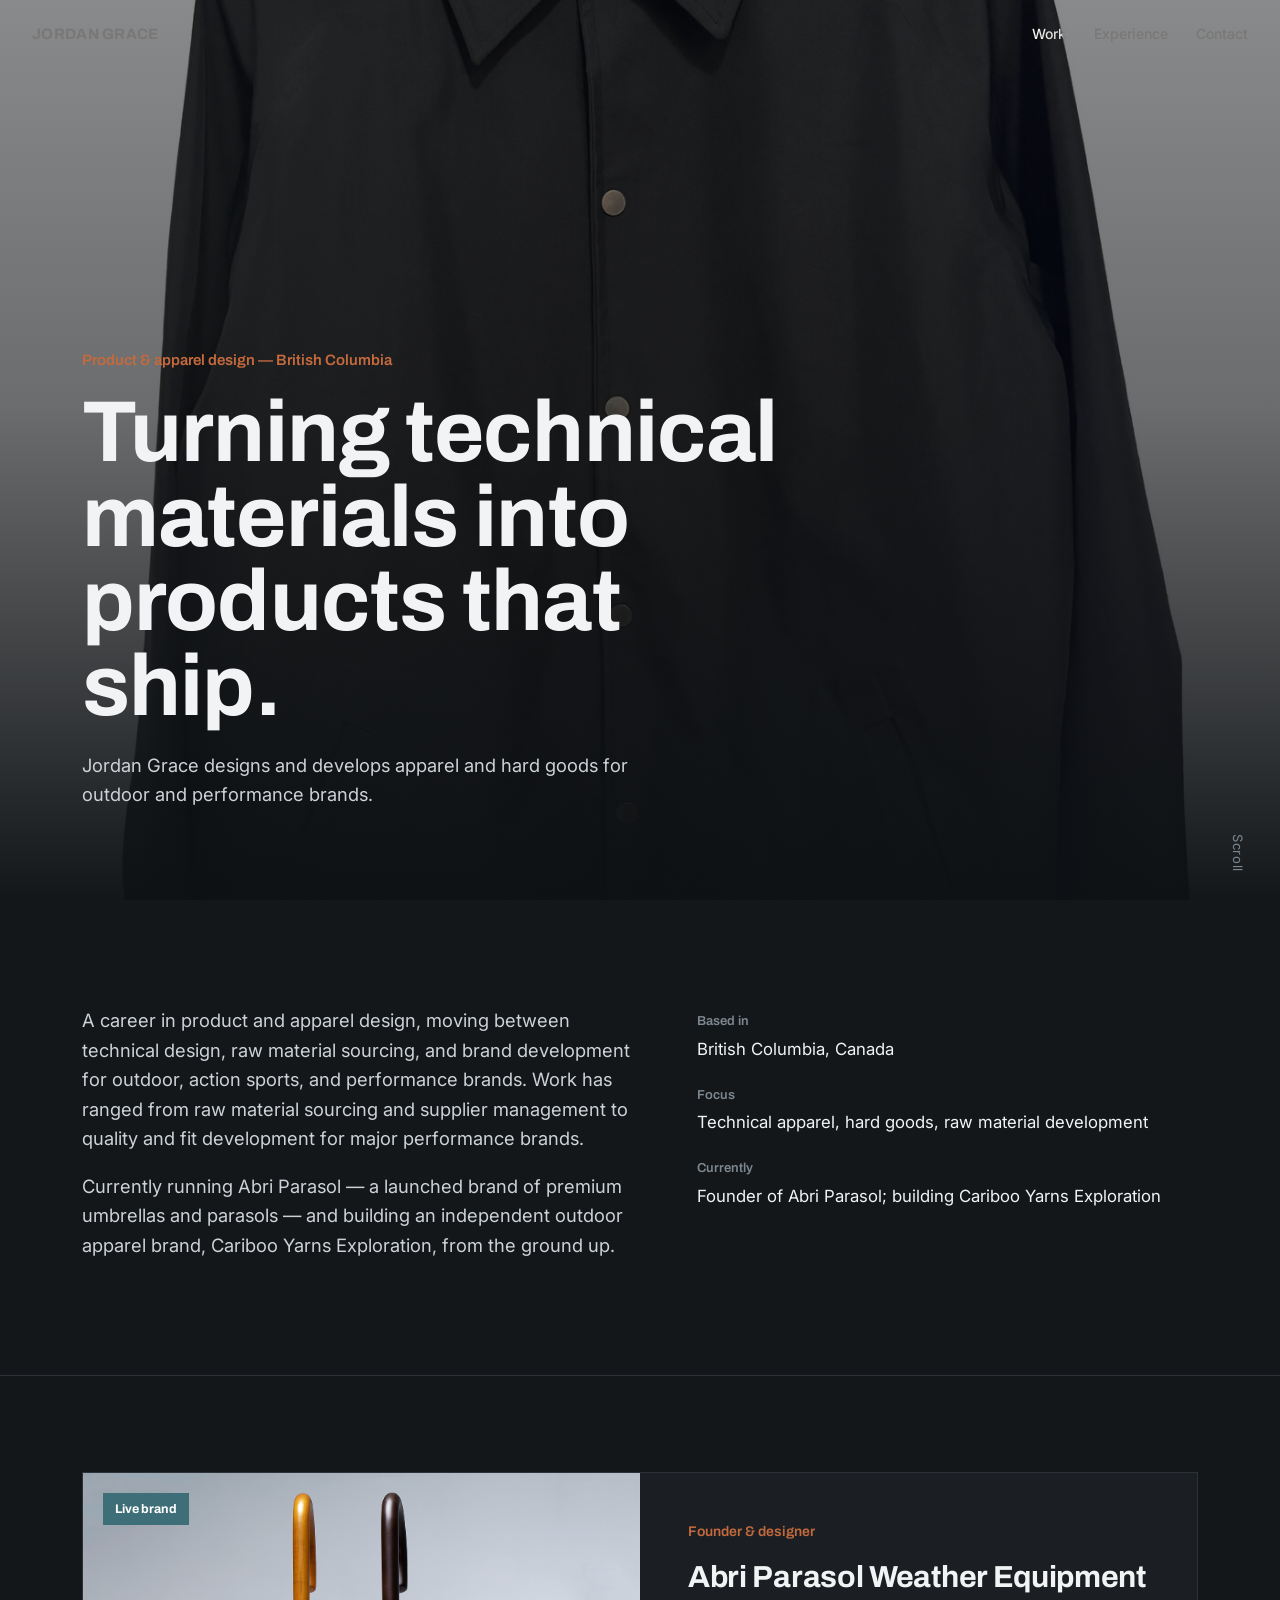
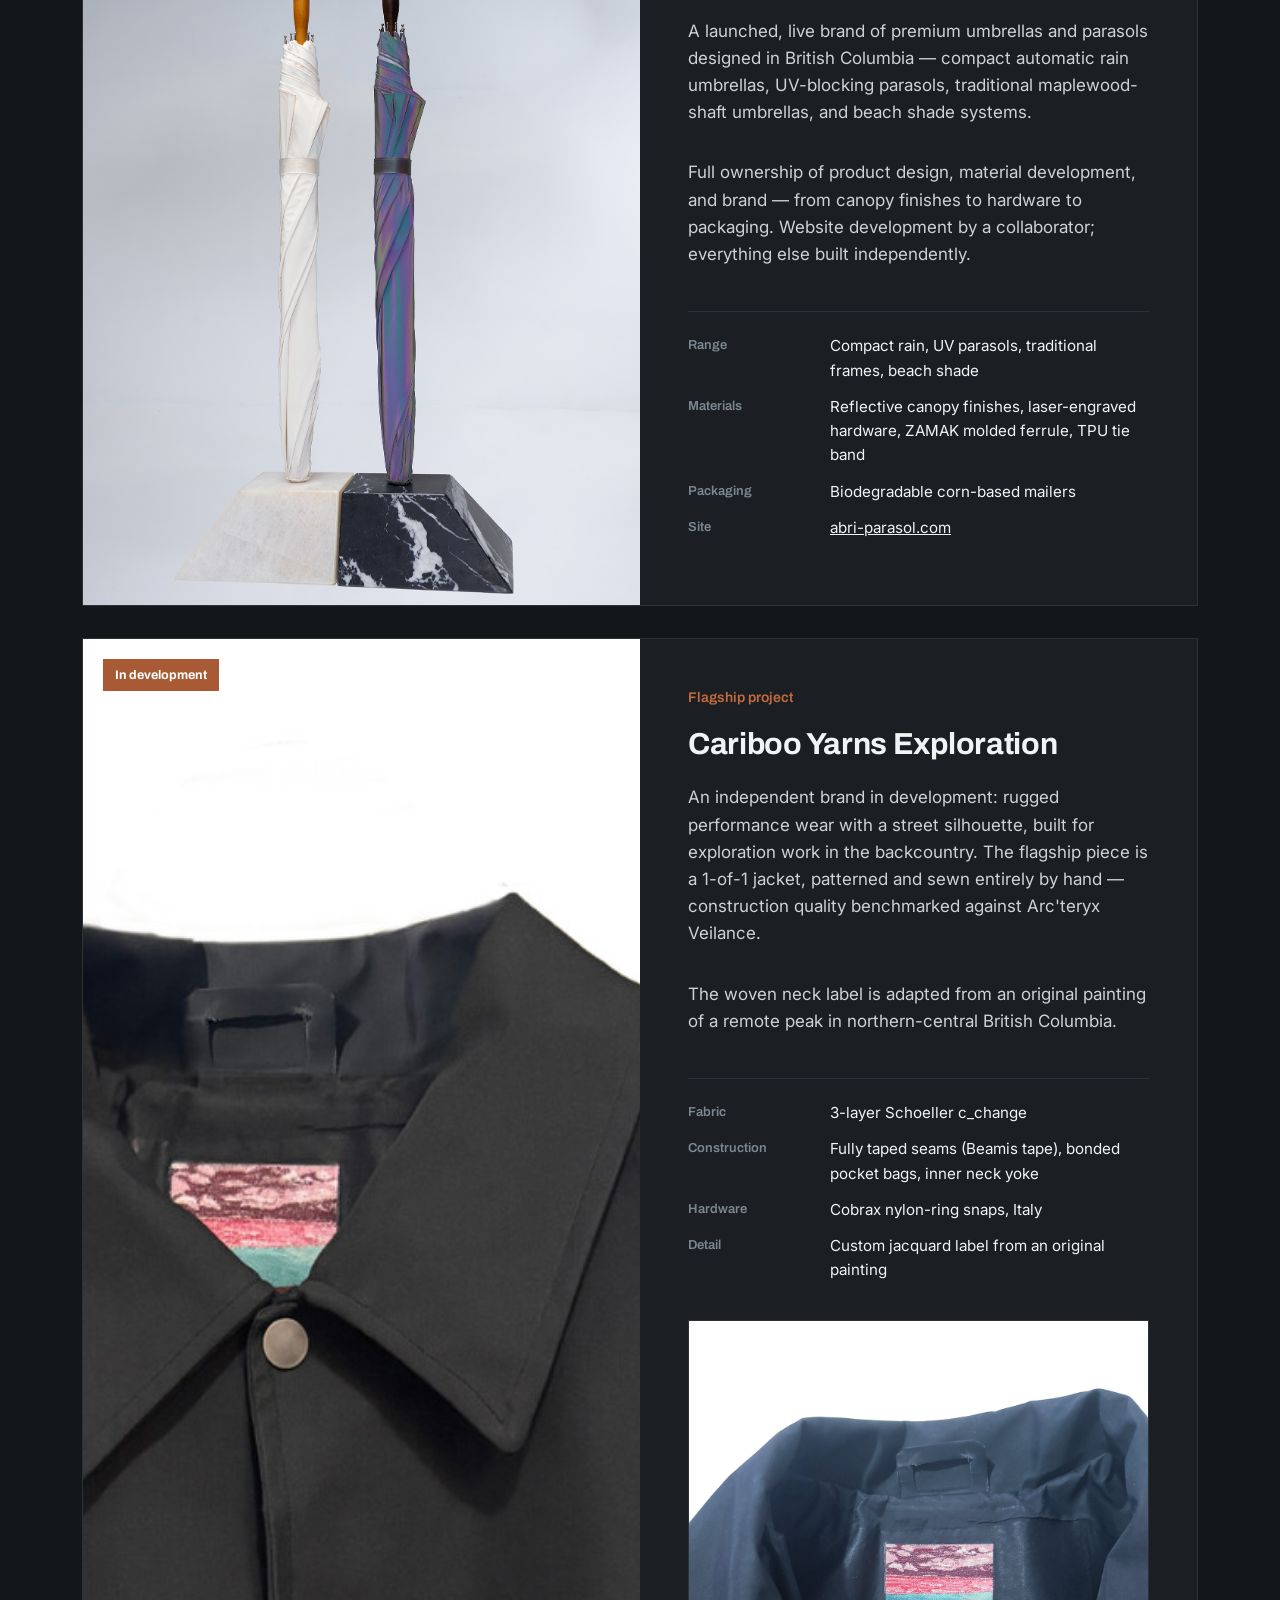
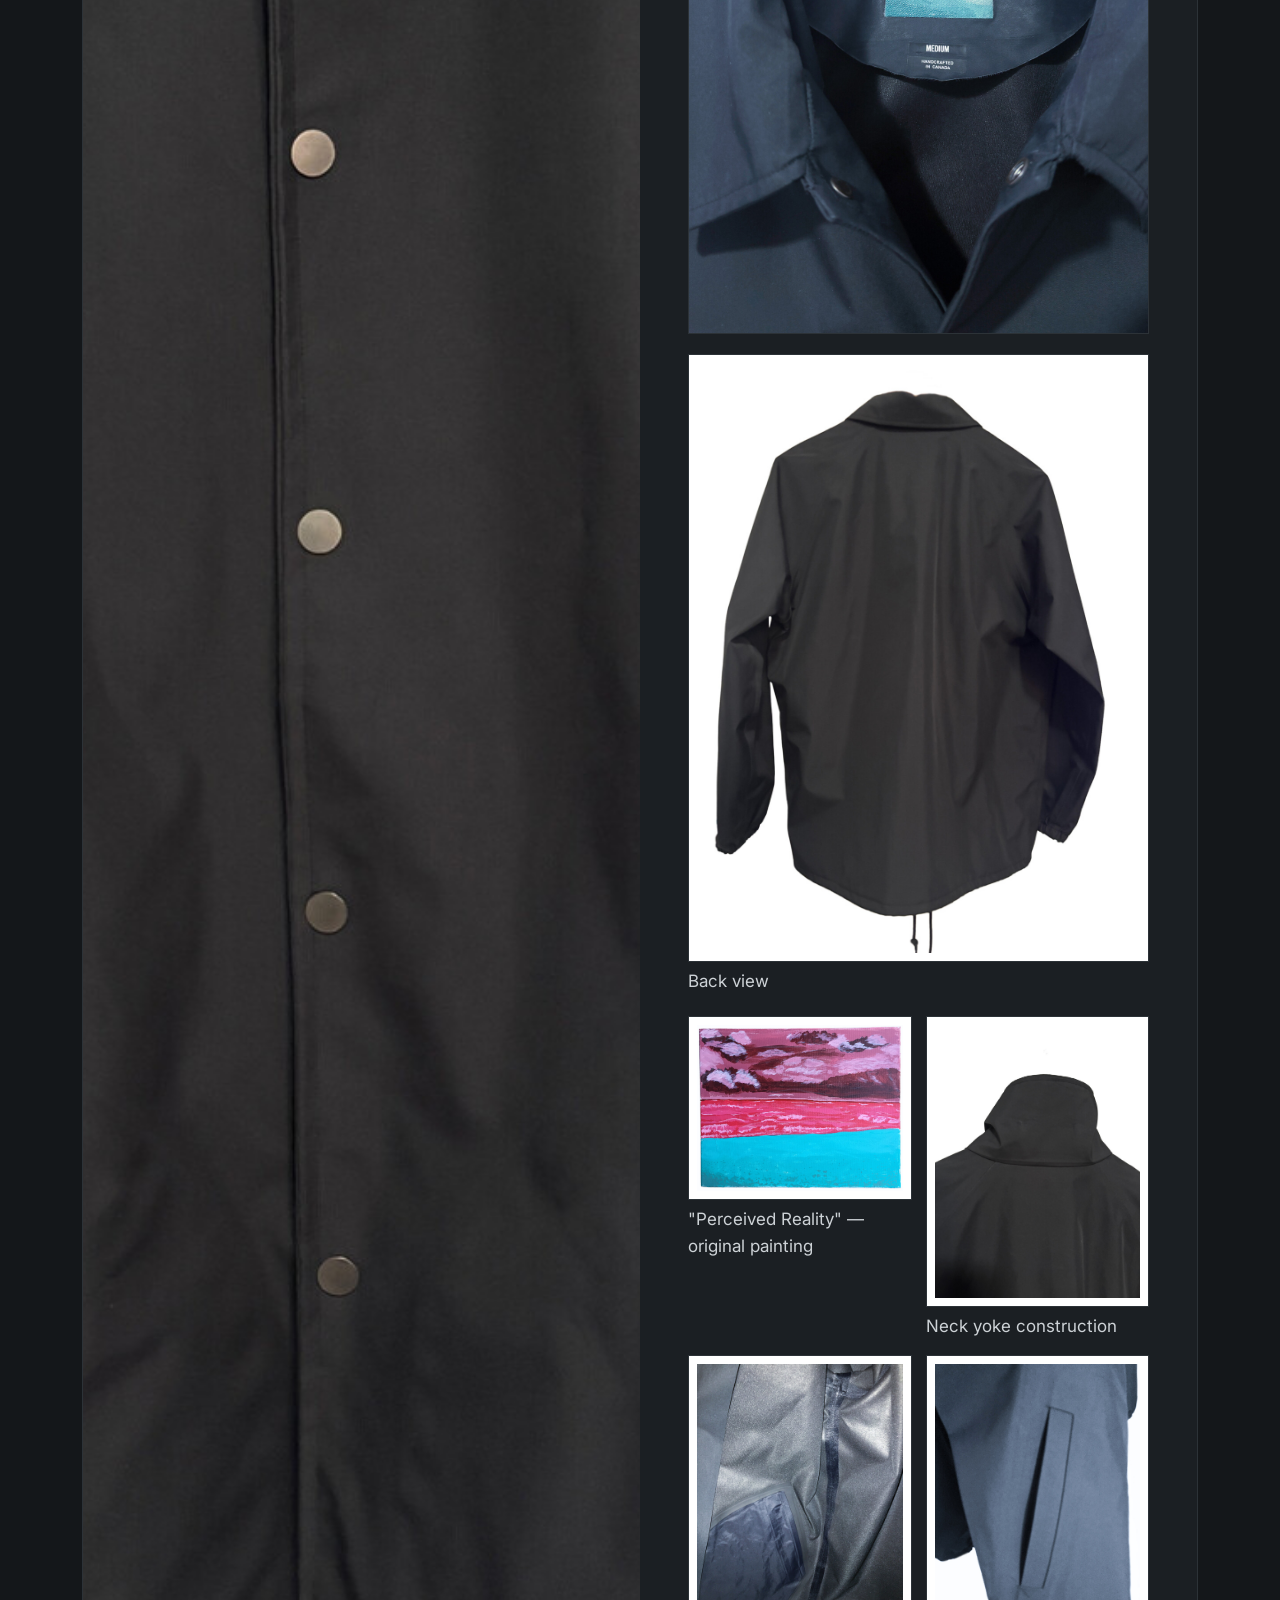
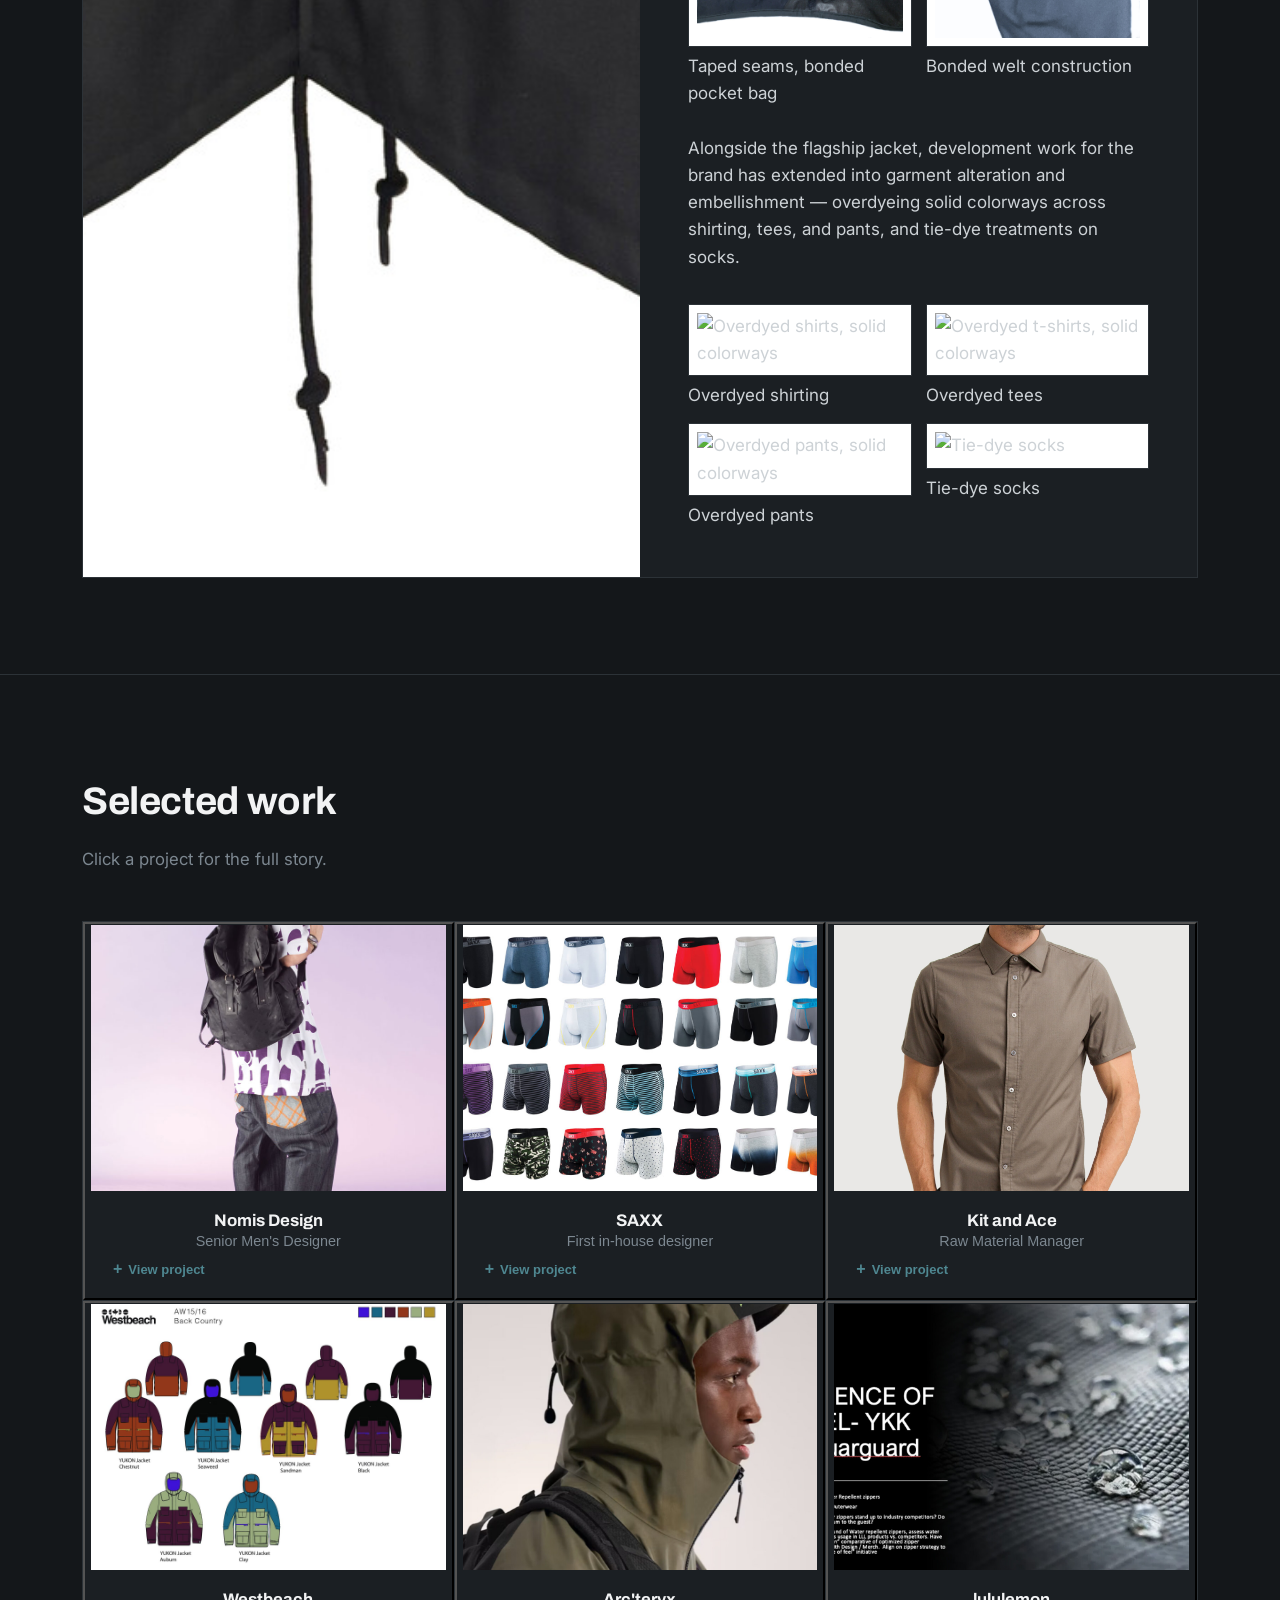
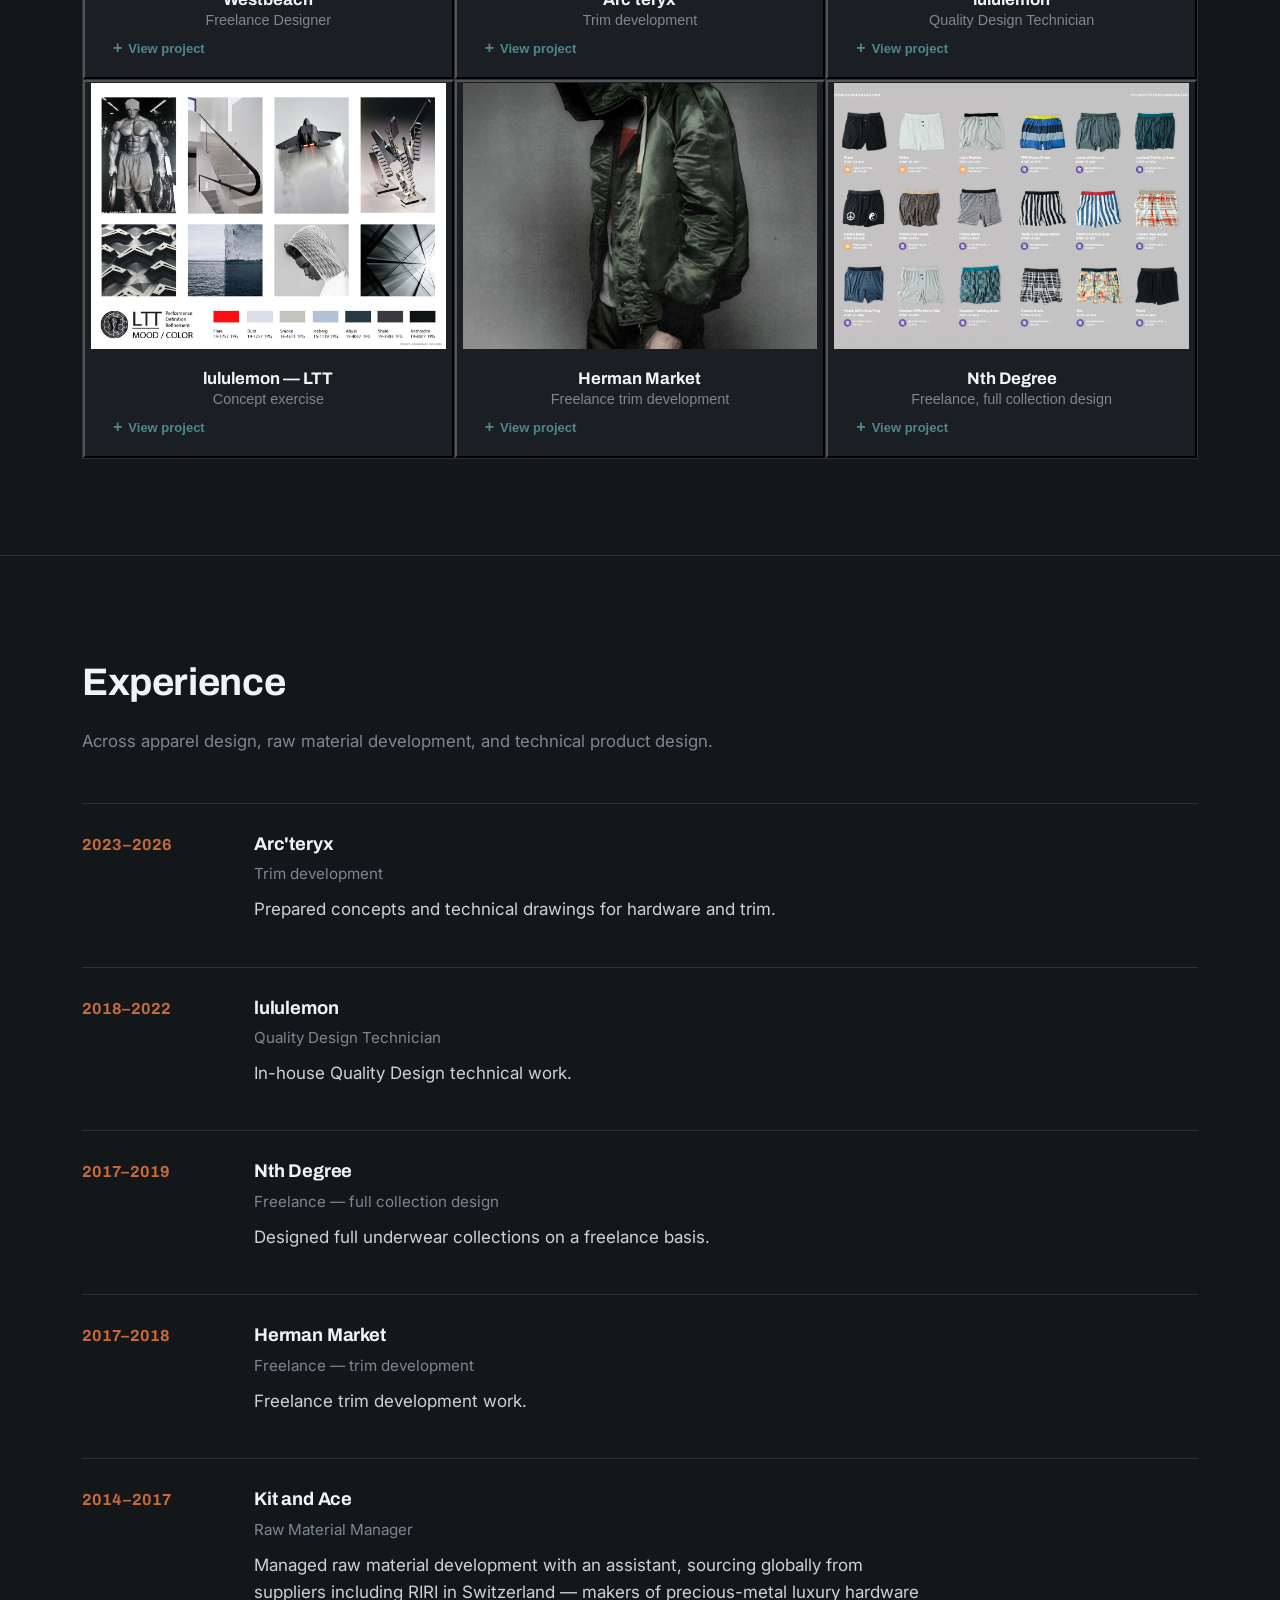
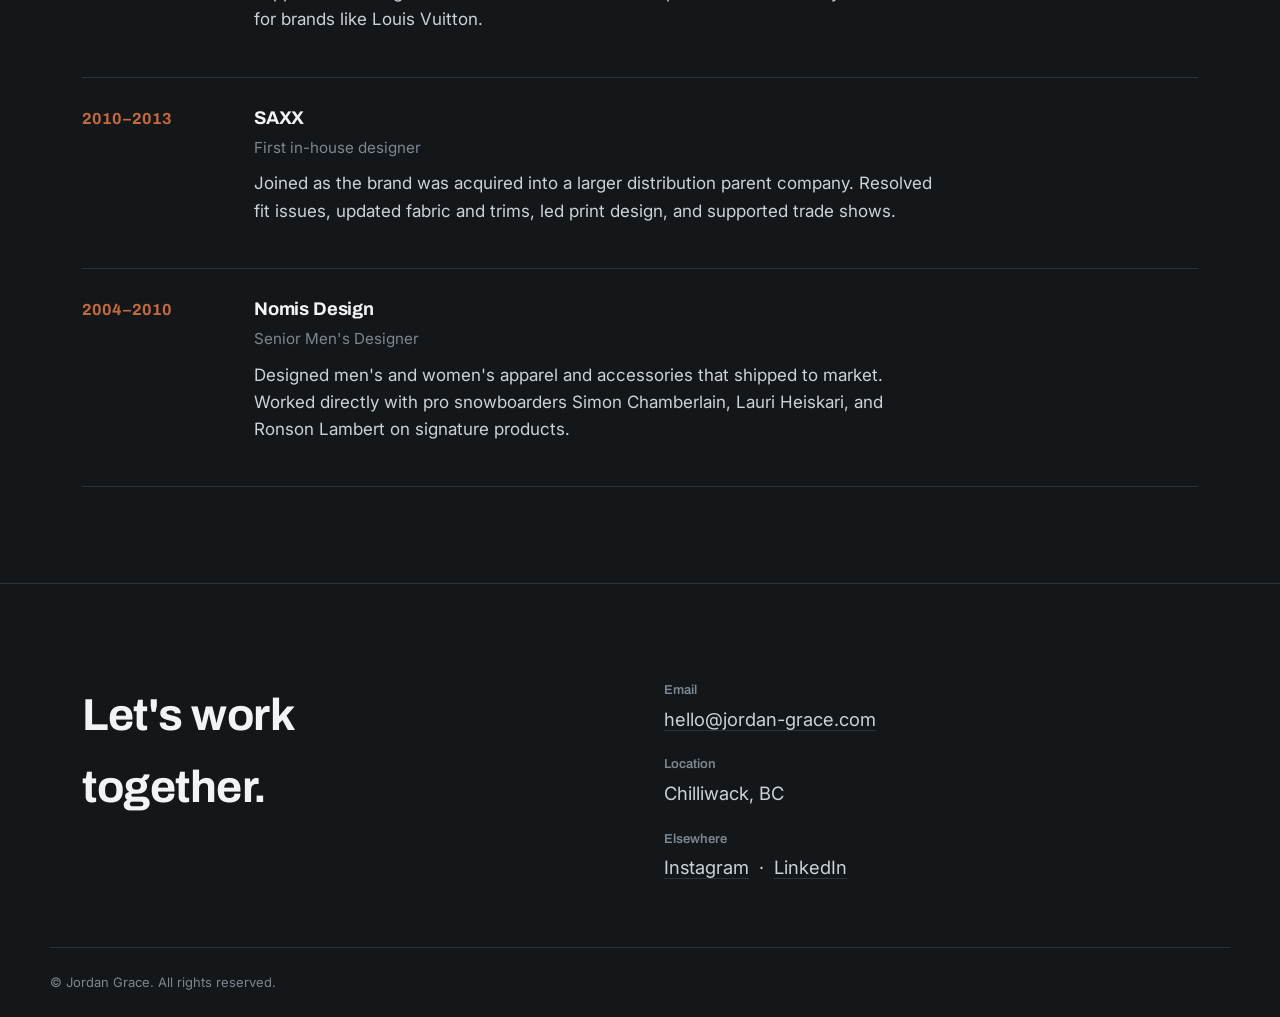
==== index.html @ cf9f42e8 "Add files via upload" ====
<!DOCTYPE html>
<html lang="en">
<head>
<meta charset="utf-8" />
<meta name="viewport" content="width=device-width, initial-scale=1" />
<title>Jordan Grace — Product & Apparel Design</title>
<meta name="description" content="Product and apparel design portfolio of Jordan Grace — technical design, raw material development, and brand work across Nomis, SAXX, Kit and Ace, Westbeach, and Arc'teryx." />
<link rel="preconnect" href="https://fonts.googleapis.com">
<link rel="preconnect" href="https://fonts.gstatic.com" crossorigin>
<link href="https://fonts.googleapis.com/css2?family=Archivo:wght@600;700;800&family=Inter:wght@400;500;600&display=swap" rel="stylesheet">
<link rel="stylesheet" href="assets/css/portfolio.css" />
</head>
<body>

<nav class="site-nav">
  <a class="mark" href="#top">JORDAN GRACE</a>
  <div class="links">
    <a href="#work">Work</a>
    <a href="#timeline">Experience</a>
    <a href="#contact">Contact</a>
  </div>
</nav>

<header class="hero" id="top">
  <img src="images/cby/jacket-main-web.jpg" alt="Self-made 1-of-1 technical jacket, Cariboo Yarns Exploration, front" />
  <div class="hero-content">
    <span class="hero-kicker">Product & apparel design — British Columbia</span>
    <h1>Turning technical materials into products that ship.</h1>
    <p class="hero-sub">Jordan Grace designs and develops apparel and hard goods for outdoor and performance brands.</p>
  </div>
  <span class="hero-scroll">Scroll</span>
</header>

<section class="intro">
  <div class="wrap intro-grid">
    <div>
      <p>A career in product and apparel design, moving between technical design, raw material sourcing, and brand development for outdoor, action sports, and performance brands. Work has ranged from raw material sourcing and supplier management to quality and fit development for major performance brands.</p>
      <p>Currently running Abri Parasol — a launched brand of premium umbrellas and parasols — and building an independent outdoor apparel brand, Cariboo Yarns Exploration, from the ground up.</p>
    </div>
    <dl class="intro-facts">
      <div class="fact">
        <dt>Based in</dt>
        <dd>British Columbia, Canada</dd>
      </div>
      <div class="fact">
        <dt>Focus</dt>
        <dd>Technical apparel, hard goods, raw material development</dd>
      </div>
      <div class="fact">
        <dt>Currently</dt>
        <dd>Founder of Abri Parasol; building Cariboo Yarns Exploration</dd>
      </div>
    </dl>
  </div>
</section>

<section class="featured">
  <div class="wrap">
    <div class="featured-card">
      <div class="featured-media">
        <span class="status-tag" style="background: var(--slate);">Live brand</span>
        <img src="images/abri/stick-display-both.jpg" alt="Abri Parasol traditional maplewood umbrellas" />
      </div>
      <div class="featured-body">
        <span class="eyebrow">Founder & designer</span>
        <h3>Abri Parasol Weather Equipment</h3>
        <p>A launched, live brand of premium umbrellas and parasols designed in British Columbia — compact automatic rain umbrellas, UV-blocking parasols, traditional maplewood-shaft umbrellas, and beach shade systems.</p>
        <p>Full ownership of product design, material development, and brand — from canopy finishes to hardware to packaging. Website development by a collaborator; everything else built independently.</p>
        <dl class="spec-list">
          <div><dt>Range</dt><dd>Compact rain, UV parasols, traditional frames, beach shade</dd></div>
          <div><dt>Materials</dt><dd>Reflective canopy finishes, laser-engraved hardware, ZAMAK molded ferrule, TPU tie band</dd></div>
          <div><dt>Packaging</dt><dd>Biodegradable corn-based mailers</dd></div>
          <div><dt>Site</dt><dd><a href="https://www.abri-parasol.com" target="_blank" rel="noopener">abri-parasol.com</a></dd></div>
        </dl>
      </div>
    </div>

    <div class="featured-card" style="margin-top: 32px;">
      <div class="featured-media">
        <span class="status-tag">In development</span>
        <img src="images/cby/jacket-main-web.jpg" alt="Self-made 1-of-1 technical jacket, Cariboo Yarns Exploration" />
      </div>
      <div class="featured-body">
        <span class="eyebrow">Flagship project</span>
        <h3>Cariboo Yarns Exploration</h3>
        <p>An independent brand in development: rugged performance wear with a street silhouette, built for exploration work in the backcountry. The flagship piece is a 1-of-1 jacket, patterned and sewn entirely by hand — construction quality benchmarked against Arc'teryx Veilance.</p>
        <p>The woven neck label is adapted from an original painting of a remote peak in northern-central British Columbia.</p>
        <dl class="spec-list">
          <div><dt>Fabric</dt><dd>3-layer Schoeller c_change</dd></div>
          <div><dt>Construction</dt><dd>Fully taped seams (Beamis tape), bonded pocket bags, inner neck yoke</dd></div>
          <div><dt>Hardware</dt><dd>Cobrax nylon-ring snaps, Italy</dd></div>
          <div><dt>Detail</dt><dd>Custom jacquard label from an original painting</dd></div>
        </dl>
        <img src="images/cby/label-detail.jpg" alt="Close-up of the custom jacquard woven neck label" style="margin-top: 20px; border: 1px solid var(--line);" />

        <div style="background:#fff; padding:8px; border:1px solid var(--line); margin-top: 20px;"><img src="images/cby/jacket-back.jpg" alt="Self-made 1-of-1 technical jacket, Cariboo Yarns Exploration, back" /></div>
        <div class="board-caption" style="margin-top:6px;">Back view</div>

        <div style="display:grid; grid-template-columns: 1fr 1fr; gap: 14px; margin-top: 20px;">
          <div>
            <div style="background:#fff; padding:8px; border:1px solid var(--line);"><img src="images/cby/painting.jpg" alt="Original painting, Perceived Reality, source for the woven label" /></div>
            <div class="board-caption" style="margin-top:6px;">"Perceived Reality" — original painting</div>
          </div>
          <div>
            <div style="background:#fff; padding:8px; border:1px solid var(--line);"><img src="images/cby/collar-construction.jpg" alt="Neck yoke and collar construction detail" /></div>
            <div class="board-caption" style="margin-top:6px;">Neck yoke construction</div>
          </div>
          <div>
            <div style="background:#fff; padding:8px; border:1px solid var(--line);"><img src="images/cby/inside-construction.jpg" alt="Taped seams and bonded pocket bag, interior detail" /></div>
            <div class="board-caption" style="margin-top:6px;">Taped seams, bonded pocket bag</div>
          </div>
          <div>
            <div style="background:#fff; padding:8px; border:1px solid var(--line);"><img src="images/cby/pocket-construction.jpg" alt="Welt pocket construction detail" /></div>
            <div class="board-caption" style="margin-top:6px;">Bonded welt construction</div>
          </div>
        </div>

        <p style="margin-top: 28px;">Alongside the flagship jacket, development work for the brand has extended into garment alteration and embellishment — overdyeing solid colorways across shirting, tees, and pants, and tie-dye treatments on socks.</p>
        <div style="display:grid; grid-template-columns: 1fr 1fr; gap: 14px; margin-top: 16px;">
          <div>
            <div style="background:#fff; padding:8px; border:1px solid var(--line);"><img src="images/cby/overdyed-shirts.jpg" alt="Overdyed shirts, solid colorways" /></div>
            <div class="board-caption" style="margin-top:6px;">Overdyed shirting</div>
          </div>
          <div>
            <div style="background:#fff; padding:8px; border:1px solid var(--line);"><img src="images/cby/overdyed-tees.jpg" alt="Overdyed t-shirts, solid colorways" /></div>
            <div class="board-caption" style="margin-top:6px;">Overdyed tees</div>
          </div>
          <div>
            <div style="background:#fff; padding:8px; border:1px solid var(--line);"><img src="images/cby/overdyed-pants.jpg" alt="Overdyed pants, solid colorways" /></div>
            <div class="board-caption" style="margin-top:6px;">Overdyed pants</div>
          </div>
          <div>
            <div style="background:#fff; padding:8px; border:1px solid var(--line);"><img src="images/cby/overdyed-socks.jpg" alt="Tie-dye socks" /></div>
            <div class="board-caption" style="margin-top:6px;">Tie-dye socks</div>
          </div>
        </div>
      </div>
    </div>
  </div>
</section>

<section class="projects" id="work">
  <div class="wrap">
    <div class="section-head">
      <h2>Selected work</h2>
      <p>Click a project for the full story.</p>
    </div>

    <div class="project-grid" id="project-grid">

      <button class="project-card" data-target="p-nomis">
        <div class="thumb"><img src="images/gallery/thumbs/02.jpg" alt="Nomis Design apparel" /></div>
        <div class="meta">
          <div class="brand">Nomis Design</div>
          <div class="role-line">Senior Men's Designer</div>
          <div class="toggle-indicator"><span class="plus">+</span> View project</div>
        </div>
      </button>

      <button class="project-card" data-target="p-saxx">
        <div class="thumb"><img src="images/gallery/thumbs/05.jpg" alt="SAXX underwear range" /></div>
        <div class="meta">
          <div class="brand">SAXX</div>
          <div class="role-line">First in-house designer</div>
          <div class="toggle-indicator"><span class="plus">+</span> View project</div>
        </div>
      </button>

      <button class="project-card" data-target="p-kitandace">
        <div class="thumb"><img src="images/kitandace/garment-web.jpg" alt="Finished Kit and Ace garment" /></div>
        <div class="meta">
          <div class="brand">Kit and Ace</div>
          <div class="role-line">Raw Material Manager</div>
          <div class="toggle-indicator"><span class="plus">+</span> View project</div>
        </div>
      </button>

      <button class="project-card" data-target="p-westbeach">
        <div class="thumb"><img src="images/westbeach/backcountry.jpg" alt="Westbeach AW15/16 Back Country collection" /></div>
        <div class="meta">
          <div class="brand">Westbeach</div>
          <div class="role-line">Freelance Designer</div>
          <div class="toggle-indicator"><span class="plus">+</span> View project</div>
        </div>
      </button>

      <button class="project-card" data-target="p-arcteryx">
        <div class="thumb"><img src="images/arcteryx/hero.jpg" alt="Arc'teryx product photography" /></div>
        <div class="meta">
          <div class="brand">Arc'teryx</div>
          <div class="role-line">Trim development</div>
          <div class="toggle-indicator"><span class="plus">+</span> View project</div>
        </div>
      </button>

      <button class="project-card" data-target="p-lulu-qdt">
        <div class="thumb"><img src="images/lululemon/science-of-feel-full.jpg" alt="Science of Feel: YKK zipper research" /></div>
        <div class="meta">
          <div class="brand">lululemon</div>
          <div class="role-line">Quality Design Technician</div>
          <div class="toggle-indicator"><span class="plus">+</span> View project</div>
        </div>
      </button>

      <button class="project-card" data-target="p-lulu">
        <div class="thumb"><img src="images/gallery/thumbs/01.jpg" alt="lululemon LTT concept mood and color board" /></div>
        <div class="meta">
          <div class="brand">lululemon — LTT</div>
          <div class="role-line">Concept exercise</div>
          <div class="toggle-indicator"><span class="plus">+</span> View project</div>
        </div>
      </button>

      <button class="project-card" data-target="p-herman">
        <div class="thumb"><img src="images/herman/lookbook-38.jpg" alt="Herman Market lookbook photo" /></div>
        <div class="meta">
          <div class="brand">Herman Market</div>
          <div class="role-line">Freelance trim development</div>
          <div class="toggle-indicator"><span class="plus">+</span> View project</div>
        </div>
      </button>

      <button class="project-card" data-target="p-nthdegree">
        <div class="thumb"><img src="images/nthdegree/collection-overview-2-web.jpg" alt="Nth Degree Tailor Fit Boxer collection overview" /></div>
        <div class="meta">
          <div class="brand">Nth Degree</div>
          <div class="role-line">Freelance, full collection design</div>
          <div class="toggle-indicator"><span class="plus">+</span> View project</div>
        </div>
      </button>

    </div>

    <!-- Detail panels -->
    <div class="project-detail" id="p-nomis" data-panel>
      <div class="project-detail-inner single-col case-study">
        <div class="case-head">
          <h3>Nomis Design</h3>
          <p>Senior Men's Designer, 2004–2010. Designed men's and women's apparel and accessories that went to market, working across print, outerwear, and accessories. This is the body of work with the deepest archive of references — bold, street-influenced styling that's seeing renewed relevance in current niches.</p>
          <p>Worked directly with pro snowboarders Simon Chamberlain, Lauri Heiskari, and Ronson Lambert to develop their signature products.</p>
          <div class="tags"><span>Apparel design</span><span>Accessories</span><span>Athlete collaboration</span><span>Print design</span></div>
        </div>
        <div class="badge-row wide">
          <div>
            <div class="board-frame"><img src="images/nomis/catalog-fall0708-1.jpg" alt="Nomis Design Fall 07/08 catalog spread — Lauri sweater, Dart zip hoody, Cutt shirt" /></div>
            <div class="board-caption" style="text-align:center;">Fall 07/08 — Lauri Sweater, Dart Zip Hoody, Cutt L/S Shirt</div>
          </div>
        </div>
        <div class="badge-row wide" style="margin-top: 24px;">
          <div>
            <div class="board-frame"><img src="images/nomis/catalog-fall0708-2.jpg" alt="Nomis Design Fall 07/08 catalog spread — Optimus, 2X Up, Trulli 2, Unite, Simon 3, Touch" /></div>
            <div class="board-caption" style="text-align:center;">Fall 07/08 — Optimus, 2X Up, Trulli 2, Unite, Simon 3, Touch</div>
          </div>
        </div>
        <div class="badge-row wide" style="margin-top: 24px;">
          <div>
            <div class="board-frame"><img src="images/nomis/catalog-boardshorts.jpg" alt="Nomis Design boardshort catalog spread — Squamo and Indo boardshorts" /></div>
            <div class="board-caption" style="text-align:center;">Squamo & Indo Boardshorts</div>
          </div>
        </div>
        <div class="badge-row wide" style="margin-top: 24px;">
          <div>
            <div class="board-frame"><img src="images/nomis/catalog-sp09-jackets.jpg" alt="Nomis Design Spring 09 catalog spread — Arrow, Rafe, Haze, Breaker, OG Plaid jackets" /></div>
            <div class="board-caption" style="text-align:center;">Spring 09 — Arrow, Rafe, Haze, Breaker, OG Plaid Jackets</div>
          </div>
        </div>
      </div>
    </div>

    <div class="project-detail" id="p-saxx" data-panel>
      <div class="project-detail-inner single-col case-study">
        <div class="case-head">
          <h3>SAXX</h3>
          <p>First in-house designer, 2010–2013, joining as the brand was acquired into a larger distribution parent company. Resolved fit issues across the line, updated fabric and trims, and led print design for new colorways and patterns.</p>
          <p>Also supported trade show presence as the brand scaled under its new distribution structure.</p>
          <div class="tags"><span>Fit development</span><span>Fabric & trim</span><span>Print design</span><span>Trade shows</span></div>
        </div>
        <div class="badge-row wide">
          <div>
            <div class="board-frame"><img src="images/saxx/line-2013.jpg" alt="SAXX 2013 full line sheet, fabric families and SKU breakdown" /></div>
            <div class="board-caption" style="text-align:center;">2013 line sheet — full assortment across nine fabric families</div>
          </div>
        </div>
        <div class="badge-row wide" style="margin-top: 24px;">
          <div>
            <div class="board-frame"><img src="images/saxx/line-2012.jpg" alt="SAXX 2012 full line sheet with SKU naming key" /></div>
            <div class="board-caption" style="text-align:center;">2012 line sheet — with SKU naming system</div>
          </div>
        </div>
      </div>
    </div>

    <div class="project-detail" id="p-kitandace" data-panel>
      <div class="project-detail-inner single-col case-study">
        <div class="case-head">
          <h3>Kit and Ace</h3>
          <p>Raw Material Manager, 2014–2017, leading raw material development with an assistant and working with some of the best suppliers in the world. Sourcing trips included RIRI in Switzerland — the same zipper and hardware supplier used by Louis Vuitton, capable of precious-metal luxury finishes and plating.</p>
          <p>Managed full trim development boards spanning zippers, buttons, cord ends, labels, and snaps for seasonal collections.</p>
          <div class="tags"><span>Raw material sourcing</span><span>Supplier management</span><span>Trim development</span><span>Switzerland — RIRI</span></div>
        </div>
        <div class="boards">
          <div>
            <div class="board-frame" style="background:var(--surface);"><img src="images/kitandace/garment-web.jpg" alt="Finished Kit and Ace garment" /></div>
            <div class="board-caption">Finished garment, seasonal collection</div>
          </div>
          <div>
            <div class="board-frame" style="background:var(--surface);"><img src="images/gallery/fulls/09.JPG" alt="RIRI hardware factory, Switzerland" /></div>
            <div class="board-caption">RIRI hardware factory, Switzerland</div>
          </div>
        </div>
        <div class="badge-row">
          <div>
            <div class="board-frame"><img src="images/gallery/fulls/10.jpg" alt="Kit and Ace raw material and trim development board" /></div>
            <div class="board-caption" style="text-align:center;">Raw material and trim development board</div>
          </div>
        </div>
      </div>
    </div>

    <div class="project-detail" id="p-westbeach" data-panel>
      <div class="project-detail-inner single-col case-study">
        <div class="case-head">
          <h3>Westbeach — AW15/16</h3>
          <p>Freelance Designer, hired through an existing industry connection for rebranding and collection work. This package covers two full outerwear stories — "Back Country" (YUKON Jacket, ALTA Anorak, GLACIER Pant across six colorways) and "Classic" (M51 Jacket, Bateman Anorak) — plus original woven patch/badge concepts for the brand.</p>
          <p>A full technical and brand design package built independently for a client, from concept through color, construction, and trim.</p>
          <div class="tags"><span>Technical design</span><span>Freelance</span><span>Outerwear</span><span>Brand identity</span></div>
        </div>

        <div class="garment-showcase">
          <h4>Back Country — YUKON Jacket, six colorways</h4>
          <div class="garment-row">
            <div class="garment-item">
              <img src="images/westbeach/garments/chestnut.png" alt="YUKON Jacket, Chestnut colorway" />
              <div class="g-name">Chestnut</div>
              <div class="g-color"><span class="dot" style="background:#923719;"></span><span class="dot" style="background:#411735;"></span></div>
            </div>
            <div class="garment-item">
              <img src="images/westbeach/garments/seaweed.png" alt="YUKON Jacket, Seaweed colorway" />
              <div class="g-name">Seaweed</div>
              <div class="g-color"><span class="dot" style="background:#196684;"></span><span class="dot" style="background:#0a0a0a;"></span></div>
            </div>
            <div class="garment-item">
              <img src="images/westbeach/garments/sandman.png" alt="YUKON Jacket, Sandman colorway" />
              <div class="g-name">Sandman</div>
              <div class="g-color"><span class="dot" style="background:#b0922d;"></span><span class="dot" style="background:#411735;"></span></div>
            </div>
            <div class="garment-item">
              <img src="images/westbeach/garments/black.png" alt="YUKON Jacket, Black colorway" />
              <div class="g-name">Black</div>
              <div class="g-color"><span class="dot" style="background:#0a0a0a;"></span><span class="dot" style="background:#411735;"></span></div>
            </div>
            <div class="garment-item">
              <img src="images/westbeach/garments/auburn.png" alt="YUKON Jacket, Auburn colorway" />
              <div class="g-name">Auburn</div>
              <div class="g-color"><span class="dot" style="background:#411735;"></span><span class="dot" style="background:#9aad7f;"></span></div>
            </div>
            <div class="garment-item">
              <img src="images/westbeach/garments/clay.png" alt="YUKON Jacket, Clay colorway" />
              <div class="g-name">Clay</div>
              <div class="g-color"><span class="dot" style="background:#9aad7f;"></span><span class="dot" style="background:#196684;"></span></div>
            </div>
          </div>
        </div>

        <div class="boards">
          <div>
            <div class="board-frame"><img src="images/westbeach/backcountry-hd.jpg" alt="Westbeach AW15/16 Back Country technical flats, full spec board" /></div>
            <div class="board-caption">Back Country — full technical spec board (ALTA Anorak, GLACIER Pant included)</div>
          </div>
          <div>
            <div class="board-frame"><img src="images/westbeach/classic-hd.jpg" alt="Westbeach AW15/16 Classic flats" /></div>
            <div class="board-caption">Classic — M51 Jacket, Bateman Anorak</div>
          </div>
        </div>

        <div class="badge-row">
          <div>
            <div class="board-frame"><img src="images/westbeach/badge.jpg" alt="Westbeach woven patch badge concepts" /></div>
            <div class="board-caption" style="text-align:center;">Woven patch / badge concepts</div>
          </div>
        </div>
      </div>
    </div>

    <div class="project-detail" id="p-arcteryx" data-panel>
      <div class="project-detail-inner single-col case-study">
        <div class="case-head">
          <h3>Arc'teryx</h3>
          <p>Trim development, 2023–2026. Prepared concepts and technical drawings for hardware and trim components, taken through to final-appearance renders at scale with front, back, and side callouts.</p>
          <div class="tags"><span>Trim design</span><span>Technical drawing</span><span>Hardware</span></div>
        </div>
        <div class="boards">
          <div>
            <div class="board-frame" style="background:var(--surface);"><img src="images/arcteryx/hero.jpg" alt="Arc'teryx product photography" /></div>
            <div class="board-caption">Product photography</div>
          </div>
          <div>
            <div class="board-frame"><img src="images/gallery/fulls/08.jpg" alt="Arc'teryx trim development renders, full view" /></div>
            <div class="board-caption">Trim development renders — final appearance, scale callouts</div>
          </div>
        </div>
      </div>
    </div>

    <div class="project-detail" id="p-lulu" data-panel>
      <div class="project-detail-inner">
        <img src="images/gallery/fulls/01.jpg" alt="lululemon LTT concept board, full view" />
        <div class="copy">
          <h3>lululemon — LTT</h3>
          <p>A concept design exercise created for a design role application at lululemon, separate from an in-house Quality Design Technician position held with the brand from 2018–2022. The board develops a cohesive branding package for lululemon's men's performance line — mood and color direction (Performance, Definition, Refinement) alongside early trim concepts.</p>
          <p>Included here as a design exercise rather than a production credit.</p>
          <div class="tags"><span>Concept exercise</span><span>Mood & color</span><span>Trend direction</span></div>
        </div>
      </div>
    </div>

    <div class="project-detail" id="p-lulu-qdt" data-panel>
      <div class="project-detail-inner single-col case-study">
        <div class="case-head">
          <h3>lululemon</h3>
          <p>Quality Design Technician, 2018–2022. In-house Quality Design technical work, spanning third-party lab testing coordination, materials research, and cold-weather performance validation.</p>
          <p>Coordinated third-party garment testing with labs including Bureau Veritas, and partnered with Kansas State University's Institute for Environmental Research on a thermal insulation study for cold-weather outerwear, using a heated thermal manikin and FLIR infrared imaging to validate insulation performance. Led original zipper materials research ("Science of Feel") comparing water-repellent zipper systems against industry competitors, and maintained a full technical reference guide across zipper types and constructions.</p>
          <div class="tags"><span>Quality testing</span><span>Materials research</span><span>Thermal performance</span><span>Lab coordination</span></div>
        </div>
        <div class="boards">
          <div>
            <div class="board-frame"><img src="images/lululemon/thermal-manikin.jpg" alt="Thermal manikin dressed for cold-weather insulation testing" /></div>
            <div class="board-caption">Thermal manikin testing, cold-weather ensemble — Kansas State University Institute for Environmental Research</div>
          </div>
          <div>
            <div class="board-frame"><img src="images/lululemon/flir-thermal.jpg" alt="FLIR infrared thermal image used in insulation testing" /></div>
            <div class="board-caption">FLIR infrared imaging, insulation performance analysis</div>
          </div>
        </div>
        <div class="badge-row">
          <div>
            <div class="board-frame"><img src="images/lululemon/science-of-feel-full.jpg" alt="Science of Feel: YKK zipper research, purpose and scope" /></div>
            <div class="board-caption" style="text-align:center;">"Science of Feel: YKK" — zipper materials research</div>
          </div>
        </div>
      </div>
    </div>

    <div class="project-detail" id="p-herman" data-panel>
      <div class="project-detail-inner single-col case-study">
        <div class="case-head">
          <h3>Herman Market</h3>
          <p>Freelance trim development, 2017–2018. Developed a full trim master package — content labels, patches, waistband trims, tack buttons, and hem tags — specified down to size, supplier (K n K Accessories, PRYM Asia), unit cost, and minimum order quantity. Work included hands-on trim application on physical samples, fitting and positioning custom hardware and patches directly on garments, using an in-house development lab equipped with sewing machines.</p>
          <div class="tags"><span>Trim development</span><span>Trim application</span><span>Technical specification</span><span>Freelance</span></div>
        </div>
        <div class="badge-row" style="margin-bottom: 32px;">
          <div>
            <div class="board-frame" style="background:var(--surface); max-width: 420px;"><img src="images/herman/lookbook-38.jpg" alt="Herman Market lookbook photo" /></div>
            <div class="board-caption" style="text-align:center;">Fall/Winter 2018 lookbook</div>
          </div>
        </div>

        <div class="boards">
          <div>
            <div class="board-frame"><img src="images/herman/patches.jpg" alt="Woven patch samples, Herman Market" /></div>
            <div class="board-caption">Woven patch samples</div>
          </div>
          <div>
            <div class="board-frame"><img src="images/herman/puller-orientation.jpg" alt="Zipper puller orientation fitted on a sample garment" /></div>
            <div class="board-caption">Zipper puller orientation, fitted on sample</div>
          </div>
        </div>
      </div>
    </div>

    <div class="project-detail" id="p-nthdegree" data-panel>
      <div class="project-detail-inner single-col case-study">
        <div class="case-head">
          <h3>Nth Degree</h3>
          <p>Freelance, 2017–2019. Designed full underwear collections for the brand — boxer briefs and tailored boxers across multiple fabrications (Micro Modal, Pima Cotton) and colorways, all shipped to market.</p>
          <div class="tags"><span>Full collection design</span><span>Freelance</span><span>Underwear</span></div>
        </div>
        <div class="boards">
          <div>
            <div class="board-frame"><img src="images/nthdegree/mover.jpg" alt="Mover boxer brief, topographic print, technical nylon mesh" /></div>
            <div class="board-caption">Mover — technical nylon mesh, semi-compression boxer brief</div>
          </div>
          <div>
            <div class="board-frame"><img src="images/nthdegree/era.jpg" alt="Era boxer, vintage baseball print, Micro Modal" /></div>
            <div class="board-caption">Era — vintage baseball print, Micro Modal</div>
          </div>
        </div>
        <div class="boards">
          <div>
            <div class="board-frame"><img src="images/nthdegree/collection-overview-2-web.jpg" alt="Nth Degree Tailor Fit Boxer collection overview" /></div>
            <div class="board-caption">Tailor Fit Boxer collection overview</div>
          </div>
          <div>
            <div class="board-frame"><img src="images/nthdegree/collection-overview-web.jpg" alt="Nth Degree boxer collection overview, full line sheet" /></div>
            <div class="board-caption">Boxer Brief collection overview — Micromodal Sleek and Pima Cotton Premium lines</div>
          </div>
        </div>
      </div>
    </div>

  </div>
</section>

<section class="timeline" id="timeline">
  <div class="wrap">
    <div class="section-head">
      <h2>Experience</h2>
      <p>Across apparel design, raw material development, and technical product design.</p>
    </div>
    <div class="timeline-list">
      <div class="timeline-item">
        <div class="years">2023–2026</div>
        <div class="role">
          <h4>Arc'teryx</h4>
          <div class="place">Trim development</div>
          <p class="desc">Prepared concepts and technical drawings for hardware and trim.</p>
        </div>
      </div>
      <div class="timeline-item">
        <div class="years">2018–2022</div>
        <div class="role">
          <h4>lululemon</h4>
          <div class="place">Quality Design Technician</div>
          <p class="desc">In-house Quality Design technical work.</p>
        </div>
      </div>
      <div class="timeline-item">
        <div class="years">2017–2019</div>
        <div class="role">
          <h4>Nth Degree</h4>
          <div class="place">Freelance — full collection design</div>
          <p class="desc">Designed full underwear collections on a freelance basis.</p>
        </div>
      </div>
      <div class="timeline-item">
        <div class="years">2017–2018</div>
        <div class="role">
          <h4>Herman Market</h4>
          <div class="place">Freelance — trim development</div>
          <p class="desc">Freelance trim development work.</p>
        </div>
      </div>
      <div class="timeline-item">
        <div class="years">2014–2017</div>
        <div class="role">
          <h4>Kit and Ace</h4>
          <div class="place">Raw Material Manager</div>
          <p class="desc">Managed raw material development with an assistant, sourcing globally from suppliers including RIRI in Switzerland — makers of precious-metal luxury hardware for brands like Louis Vuitton.</p>
        </div>
      </div>
      <div class="timeline-item">
        <div class="years">2010–2013</div>
        <div class="role">
          <h4>SAXX</h4>
          <div class="place">First in-house designer</div>
          <p class="desc">Joined as the brand was acquired into a larger distribution parent company. Resolved fit issues, updated fabric and trims, led print design, and supported trade shows.</p>
        </div>
      </div>
      <div class="timeline-item">
        <div class="years">2004–2010</div>
        <div class="role">
          <h4>Nomis Design</h4>
          <div class="place">Senior Men's Designer</div>
          <p class="desc">Designed men's and women's apparel and accessories that shipped to market. Worked directly with pro snowboarders Simon Chamberlain, Lauri Heiskari, and Ronson Lambert on signature products.</p>
        </div>
      </div>
    </div>
  </div>
</section>


<section class="contact" id="contact">
  <div class="wrap contact-grid">
    <h2>Let's work together.</h2>
    <dl class="contact-items">
      <div>
        <dt>Email</dt>
        <dd><a href="mailto:hello@jordan-grace.com">hello@jordan-grace.com</a></dd>
      </div>
      <div>
        <dt>Location</dt>
        <dd>Chilliwack, BC</dd>
      </div>
      <div>
        <dt>Elsewhere</dt>
        <dd><a href="https://www.instagram.com/_jiggs" target="_blank" rel="noopener">Instagram</a> &nbsp;·&nbsp; <a href="https://www.linkedin.com/in/jordangrace" target="_blank" rel="noopener">LinkedIn</a></dd>
      </div>
    </dl>
  </div>
</section>

<div class="wrap foot">&copy; Jordan Grace. All rights reserved.</div>

<script>
document.querySelectorAll('.project-card').forEach(function (card) {
  card.addEventListener('click', function () {
    var targetId = card.getAttribute('data-target');
    var panel = document.getElementById(targetId);
    var wasOpen = panel.classList.contains('is-open');

    document.querySelectorAll('.project-detail.is-open').forEach(function (p) { p.classList.remove('is-open'); });
    document.querySelectorAll('.project-card.is-open').forEach(function (c) {
      c.classList.remove('is-open');
      c.querySelector('.toggle-indicator').innerHTML = '<span class="plus">+</span> View project';
    });

    if (!wasOpen) {
      panel.classList.add('is-open');
      card.classList.add('is-open');
      card.querySelector('.toggle-indicator').innerHTML = '<span class="plus">+</span> Close';
      setTimeout(function () {
        panel.scrollIntoView({ behavior: 'smooth', block: 'nearest' });
      }, 120);
    }
  });
});
</script>

</body>
</html>
---- assets/css/portfolio.css ----
/* ===========================================================
   Jordan Grace — Portfolio
   Design tokens
=========================================================== */

:root {
  --bg: #14171a;
  --surface: #1b1f23;
  --surface-raised: #21262b;
  --line: #2c3237;
  --text: #cdd2d6;
  --text-bright: #f2f3f4;
  --text-muted: #7c8790;
  --rust: #a85a34;
  --rust-bright: #c46a3d;
  --slate: #3e6e77;
  --slate-bright: #4f8791;

  --font-display: "Archivo", "Arial Narrow", sans-serif;
  --font-body: "Inter", -apple-system, BlinkMacSystemFont, "Segoe UI", sans-serif;

  --max: 1180px;
}

* { box-sizing: border-box; }

html {
  scroll-behavior: smooth;
}

@media (prefers-reduced-motion: reduce) {
  html { scroll-behavior: auto; }
  * { animation-duration: 0.01ms !important; animation-iteration-count: 1 !important; transition-duration: 0.01ms !important; }
}

body {
  margin: 0;
  background: var(--bg);
  color: var(--text);
  font-family: var(--font-body);
  font-size: 17px;
  line-height: 1.6;
  -webkit-font-smoothing: antialiased;
}

img { max-width: 100%; display: block; }

a { color: inherit; }

h1, h2, h3, h4 {
  font-family: var(--font-display);
  color: var(--text-bright);
  margin: 0;
  font-weight: 700;
  letter-spacing: -0.01em;
}

.wrap {
  max-width: var(--max);
  margin: 0 auto;
  padding: 0 32px;
}

:focus-visible {
  outline: 2px solid var(--rust-bright);
  outline-offset: 3px;
}

/* ===========================================================
   Nav
=========================================================== */

.site-nav {
  position: fixed;
  top: 0;
  left: 0;
  right: 0;
  z-index: 50;
  display: flex;
  justify-content: space-between;
  align-items: center;
  padding: 22px 32px;
  mix-blend-mode: difference;
}

.site-nav .mark {
  font-family: var(--font-display);
  font-weight: 700;
  font-size: 15px;
  color: #fff;
  text-decoration: none;
  letter-spacing: 0.02em;
}

.site-nav .links {
  display: flex;
  gap: 28px;
}

.site-nav .links a {
  color: #fff;
  text-decoration: none;
  font-size: 14px;
  font-weight: 500;
}

/* ===========================================================
   Hero
=========================================================== */

.hero {
  position: relative;
  min-height: 100vh;
  display: flex;
  align-items: flex-end;
  overflow: hidden;
  background: #05070a;
}

.hero picture,
.hero img {
  position: absolute;
  inset: 0;
  width: 100%;
  height: 100%;
  object-fit: cover;
  object-position: 32% center;
  opacity: 0.62;
}

.hero::after {
  content: "";
  position: absolute;
  inset: 0;
  background: linear-gradient(180deg, rgba(10,12,14,0.15) 0%, rgba(10,12,14,0.35) 45%, rgba(14,17,20,0.96) 100%);
}

.hero-content {
  position: relative;
  z-index: 2;
  width: 100%;
  padding: 0 32px 72px;
  max-width: var(--max);
  margin: 0 auto;
}

.hero-kicker {
  color: var(--rust-bright);
  font-family: var(--font-display);
  font-weight: 600;
  font-size: 15px;
  margin-bottom: 18px;
  display: block;
}

.hero h1 {
  font-size: clamp(2.6rem, 7vw, 5.4rem);
  line-height: 0.98;
  max-width: 14ch;
}

.hero-sub {
  margin-top: 22px;
  max-width: 46ch;
  font-size: 1.15rem;
  color: var(--text);
}

.hero-scroll {
  position: absolute;
  bottom: 28px;
  right: 32px;
  z-index: 2;
  color: var(--text-muted);
  font-size: 13px;
  writing-mode: vertical-rl;
  letter-spacing: 0.05em;
}

/* ===========================================================
   Section shell
=========================================================== */

section {
  padding: 96px 0;
}

.section-head {
  margin-bottom: 48px;
  max-width: 62ch;
}

.section-head h2 {
  font-size: clamp(1.7rem, 3.4vw, 2.4rem);
}

.section-head p {
  margin-top: 14px;
  color: var(--text-muted);
  font-size: 1.05rem;
}

/* ===========================================================
   Intro
=========================================================== */

.intro {
  padding-top: 88px;
  border-bottom: 1px solid var(--line);
}

.intro-grid {
  display: grid;
  grid-template-columns: 1.1fr 1fr;
  gap: 64px;
  align-items: start;
}

.intro p {
  font-size: 1.15rem;
  color: var(--text);
}

.intro p + p { margin-top: 18px; }

.intro-facts {
  display: grid;
  gap: 22px;
  padding-top: 6px;
}

.fact dt {
  font-family: var(--font-display);
  color: var(--text-muted);
  font-size: 13px;
  font-weight: 600;
}

.fact dd {
  margin: 4px 0 0;
  color: var(--text-bright);
  font-size: 1.05rem;
}

@media (max-width: 860px) {
  .intro-grid { grid-template-columns: 1fr; gap: 36px; }
}

/* ===========================================================
   Featured project (Cariboo Yarns)
=========================================================== */

.featured {
  border-bottom: 1px solid var(--line);
}

.featured-card {
  display: grid;
  grid-template-columns: 1fr 1fr;
  gap: 0;
  background: var(--surface);
  border: 1px solid var(--line);
}

.featured-media {
  position: relative;
  min-height: 420px;
  background: #0c0e10;
}

.featured-media img {
  width: 100%;
  height: 100%;
  object-fit: cover;
  position: absolute;
  inset: 0;
}

.status-tag {
  position: absolute;
  top: 20px;
  left: 20px;
  z-index: 2;
  background: var(--rust);
  color: #fff;
  font-family: var(--font-display);
  font-size: 12.5px;
  font-weight: 700;
  padding: 6px 12px;
}

.featured-body {
  padding: 48px;
  display: flex;
  flex-direction: column;
  justify-content: center;
}

.featured-body .eyebrow {
  color: var(--rust-bright);
  font-family: var(--font-display);
  font-weight: 600;
  font-size: 14px;
}

.featured-body h3 {
  font-size: 1.9rem;
  margin-top: 10px;
}

.featured-body p {
  color: var(--text);
  margin-top: 16px;
}

.spec-list {
  margin-top: 26px;
  padding-top: 22px;
  border-top: 1px solid var(--line);
  display: grid;
  gap: 12px;
}

.spec-list div {
  display: grid;
  grid-template-columns: 130px 1fr;
  gap: 12px;
  font-size: 0.95rem;
}

.spec-list dt {
  color: var(--text-muted);
  font-family: var(--font-display);
  font-weight: 600;
  font-size: 13px;
  padding-top: 1px;
}

.spec-list dd {
  margin: 0;
  color: var(--text-bright);
}

@media (max-width: 860px) {
  .featured-card { grid-template-columns: 1fr; }
  .featured-media { min-height: 320px; }
  .featured-body { padding: 32px; }
}

/* ===========================================================
   Timeline
=========================================================== */

.timeline {
  border-bottom: 1px solid var(--line);
}

.timeline-list {
  border-top: 1px solid var(--line);
}

.timeline-item {
  display: grid;
  grid-template-columns: 140px 1fr;
  gap: 32px;
  padding: 26px 0;
  border-bottom: 1px solid var(--line);
}

.timeline-item .years {
  font-family: var(--font-display);
  font-weight: 700;
  color: var(--rust-bright);
  font-size: 1rem;
  padding-top: 2px;
}

.timeline-item .role h4 {
  font-size: 1.15rem;
}

.timeline-item .role .place {
  color: var(--text-muted);
  font-size: 0.95rem;
  margin-top: 3px;
}

.timeline-item .role p.desc {
  margin-top: 10px;
  color: var(--text);
  max-width: 62ch;
}

@media (max-width: 640px) {
  .timeline-item { grid-template-columns: 1fr; gap: 8px; }
}

/* ===========================================================
   Project grid (expandable cards)
=========================================================== */

.projects {
  border-bottom: 1px solid var(--line);
}

.project-grid {
  display: grid;
  grid-template-columns: repeat(3, 1fr);
  gap: 1px;
  background: var(--line);
  border: 1px solid var(--line);
}

.project-card {
  background: var(--surface);
  cursor: pointer;
  overflow: hidden;
}

.project-card .thumb {
  position: relative;
  aspect-ratio: 4 / 3;
  overflow: hidden;
  background: #0c0e10;
}

.project-card .thumb img {
  width: 100%;
  height: 100%;
  object-fit: cover;
  transition: transform 0.5s ease;
}

.project-card:hover .thumb img,
.project-card.is-open .thumb img {
  transform: scale(1.04);
}

.project-card .meta {
  padding: 20px 22px;
}

.project-card .meta .brand {
  font-family: var(--font-display);
  font-weight: 700;
  font-size: 1.05rem;
  color: var(--text-bright);
}

.project-card .meta .role-line {
  color: var(--text-muted);
  font-size: 0.9rem;
  margin-top: 3px;
}

.project-card .meta .toggle-indicator {
  margin-top: 12px;
  font-size: 13px;
  color: var(--slate-bright);
  font-weight: 600;
  display: flex;
  align-items: center;
  gap: 6px;
}

.project-card .toggle-indicator .plus {
  display: inline-block;
  transition: transform 0.25s ease;
  font-size: 16px;
  line-height: 1;
}

.project-card.is-open .toggle-indicator .plus {
  transform: rotate(45deg);
}

.project-detail {
  grid-column: 1 / -1;
  max-height: 0;
  overflow: hidden;
  background: var(--surface-raised);
  transition: max-height 0.4s ease;
}

.project-detail.is-open {
  max-height: 2400px;
}

.project-detail-inner {
  padding: 44px;
  display: grid;
  grid-template-columns: 1fr 1.1fr;
  gap: 44px;
}

.project-detail-inner img {
  width: 100%;
  border: 1px solid var(--line);
}

.project-detail-inner .copy p {
  color: var(--text);
}

.project-detail-inner .copy p + p {
  margin-top: 14px;
}

.project-detail-inner .tags {
  margin-top: 20px;
  display: flex;
  flex-wrap: wrap;
  gap: 8px;
}

.project-detail-inner .tags span {
  font-size: 12.5px;
  font-family: var(--font-display);
  font-weight: 600;
  color: var(--slate-bright);
  border: 1px solid var(--slate);
  padding: 5px 10px;
}

@media (max-width: 900px) {
  .project-grid { grid-template-columns: 1fr 1fr; }
  .project-detail-inner { grid-template-columns: 1fr; }
}

.project-detail-inner.single-col {
  grid-template-columns: 1fr;
}

@media (max-width: 600px) {
  .project-grid { grid-template-columns: 1fr; }
}

/* ===========================================================
   Contact
=========================================================== */

.contact {
  padding-bottom: 64px;
}

.contact-grid {
  display: grid;
  grid-template-columns: 1fr 1fr;
  gap: 48px;
}

.contact h2 {
  font-size: clamp(1.9rem, 4vw, 2.8rem);
  max-width: 12ch;
}

.contact-items {
  list-style: none;
  padding: 0;
  margin: 0;
  display: grid;
  gap: 20px;
}

.contact-items dt {
  font-family: var(--font-display);
  font-size: 13px;
  color: var(--text-muted);
  font-weight: 600;
}

.contact-items dd {
  margin: 4px 0 0;
  font-size: 1.15rem;
}

.contact-items a {
  text-decoration: none;
  border-bottom: 1px solid var(--line);
}

.contact-items a:hover {
  border-color: var(--rust-bright);
  color: var(--rust-bright);
}

@media (max-width: 760px) {
  .contact-grid { grid-template-columns: 1fr; }
}

.foot {
  border-top: 1px solid var(--line);
  padding: 24px 0;
  color: var(--text-muted);
  font-size: 13px;
}

/* ===========================================================
   Case study (Westbeach-style editorial detail)
=========================================================== */

.case-study {
  grid-column: 1 / -1;
  padding: 8px 4px 4px;
}

.case-study .case-head {
  max-width: 68ch;
  margin-bottom: 8px;
}

.case-study .case-head p {
  color: var(--text);
  margin-top: 14px;
}

.case-study .palette {
  display: flex;
  gap: 10px;
  margin: 28px 0 40px;
  flex-wrap: wrap;
}

.case-study .palette .chip {
  width: 52px;
  height: 52px;
  border: 1px solid var(--line);
}

.case-study .board-frame {
  background: #fff;
  padding: 28px;
  border: 1px solid var(--line);
}

.case-study .boards {
  display: grid;
  grid-template-columns: 1fr 1fr;
  gap: 24px;
  margin-bottom: 24px;
}

.case-study .board-caption {
  margin-top: 10px;
  font-family: var(--font-display);
  font-size: 13px;
  color: var(--text-muted);
  font-weight: 600;
}

.case-study .badge-row {
  display: flex;
  justify-content: center;
  margin-top: 24px;
}

.case-study .badge-row .board-frame {
  max-width: 380px;
}

@media (max-width: 860px) {
  .case-study .boards { grid-template-columns: 1fr; }
}

.case-study .garment-showcase {
  background: linear-gradient(180deg, #23282d 0%, #1a1e22 100%);
  border: 1px solid var(--line);
  padding: 56px 40px 40px;
  margin-bottom: 32px;
}

.case-study .garment-showcase h4 {
  font-size: 14px;
  color: var(--text-muted);
  font-weight: 600;
  margin-bottom: 32px;
  text-align: center;
}

.garment-row {
  display: flex;
  align-items: flex-end;
  justify-content: center;
  gap: 4px;
  flex-wrap: wrap;
}

.garment-item {
  width: 15.5%;
  min-width: 140px;
  text-align: center;
  transition: transform 0.3s ease;
}

.garment-item:nth-child(2) { transform: translateY(18px); }
.garment-item:nth-child(4) { transform: translateY(24px); }
.garment-item:nth-child(6) { transform: translateY(10px); }

.garment-item:hover {
  transform: translateY(-10px) scale(1.03);
  z-index: 2;
}
.garment-item:nth-child(2):hover { transform: translateY(8px) scale(1.03); }
.garment-item:nth-child(4):hover { transform: translateY(14px) scale(1.03); }
.garment-item:nth-child(6):hover { transform: translateY(0px) scale(1.03); }

.garment-item img {
  width: 100%;
  filter: drop-shadow(0 18px 24px rgba(0,0,0,0.55)) drop-shadow(0 2px 4px rgba(0,0,0,0.3));
}

.garment-item .g-name {
  margin-top: 14px;
  font-family: var(--font-display);
  font-size: 13px;
  font-weight: 700;
  color: var(--text-bright);
}

.garment-item .g-color {
  font-size: 11.5px;
  color: var(--text-muted);
  margin-top: 2px;
  display: flex;
  align-items: center;
  justify-content: center;
  gap: 5px;
}

.garment-item .g-color .dot {
  width: 9px;
  height: 9px;
  border-radius: 50%;
  display: inline-block;
  border: 1px solid rgba(255,255,255,0.15);
}
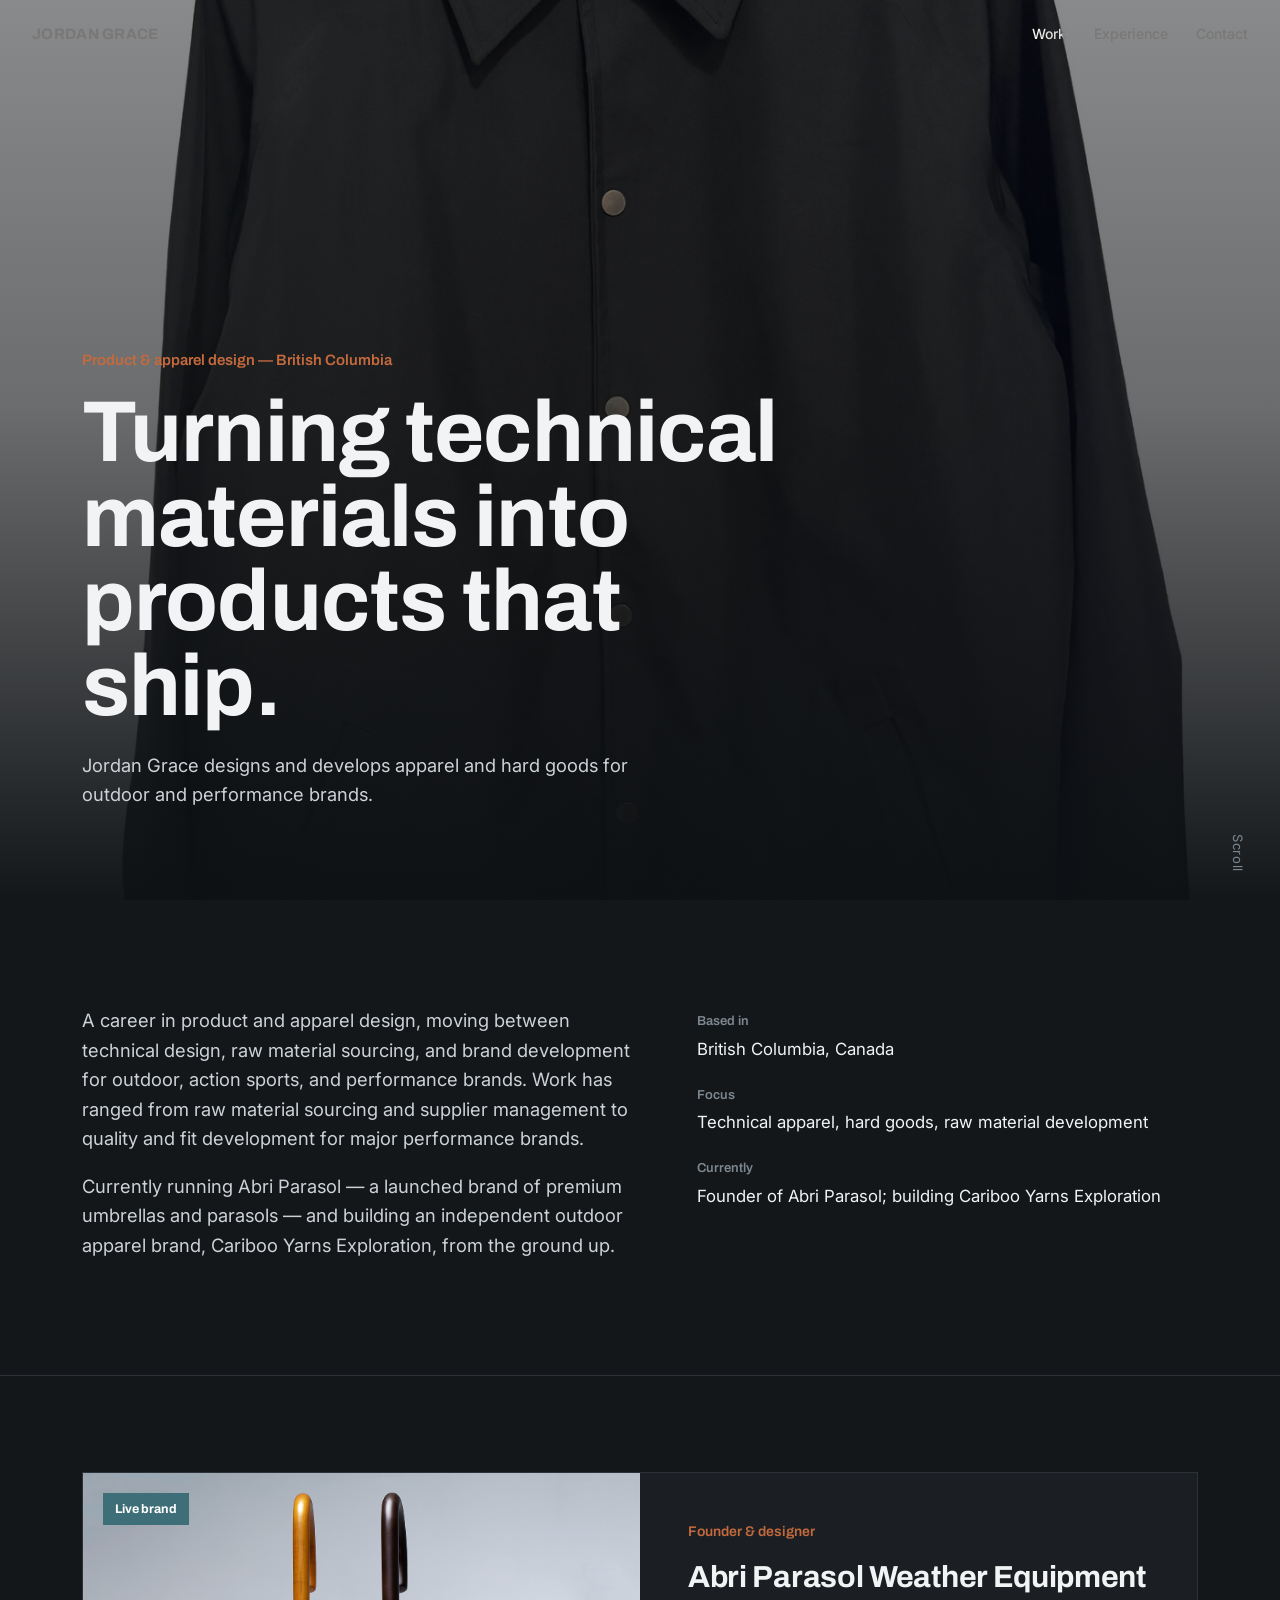
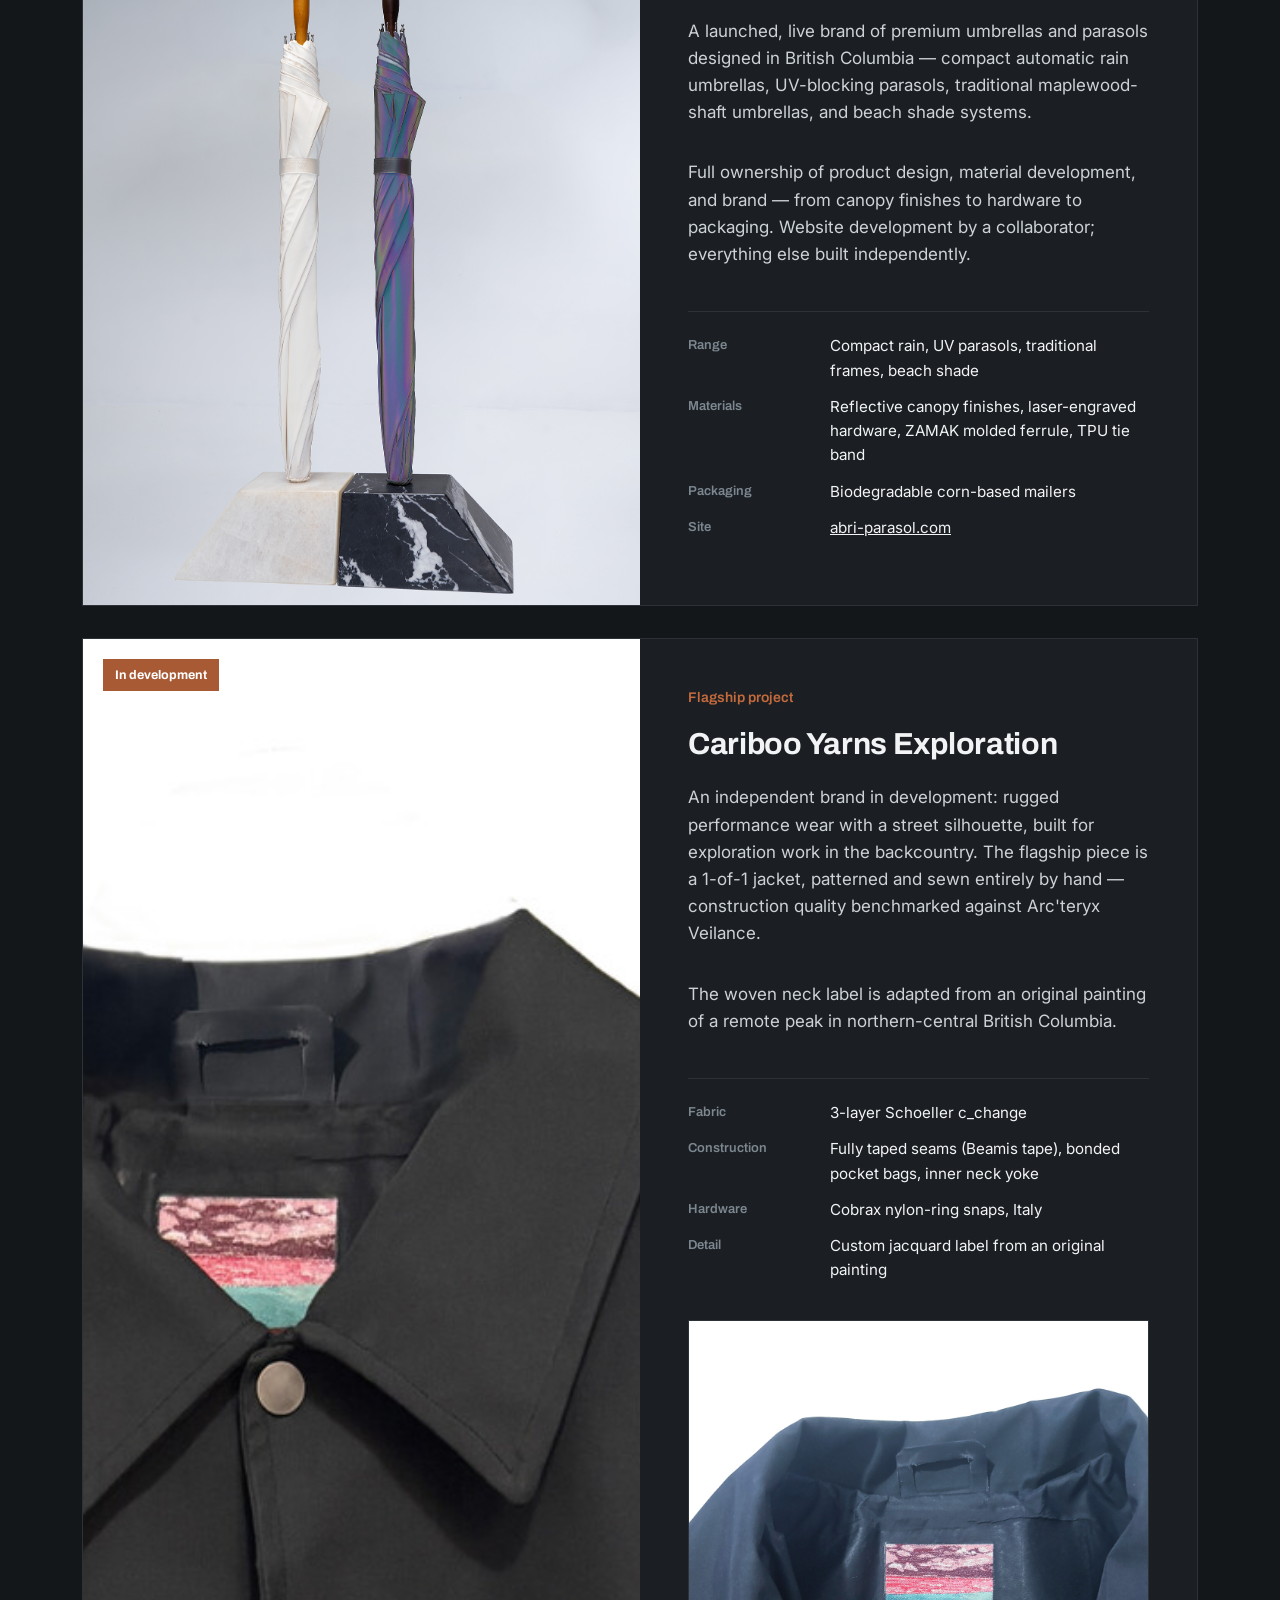
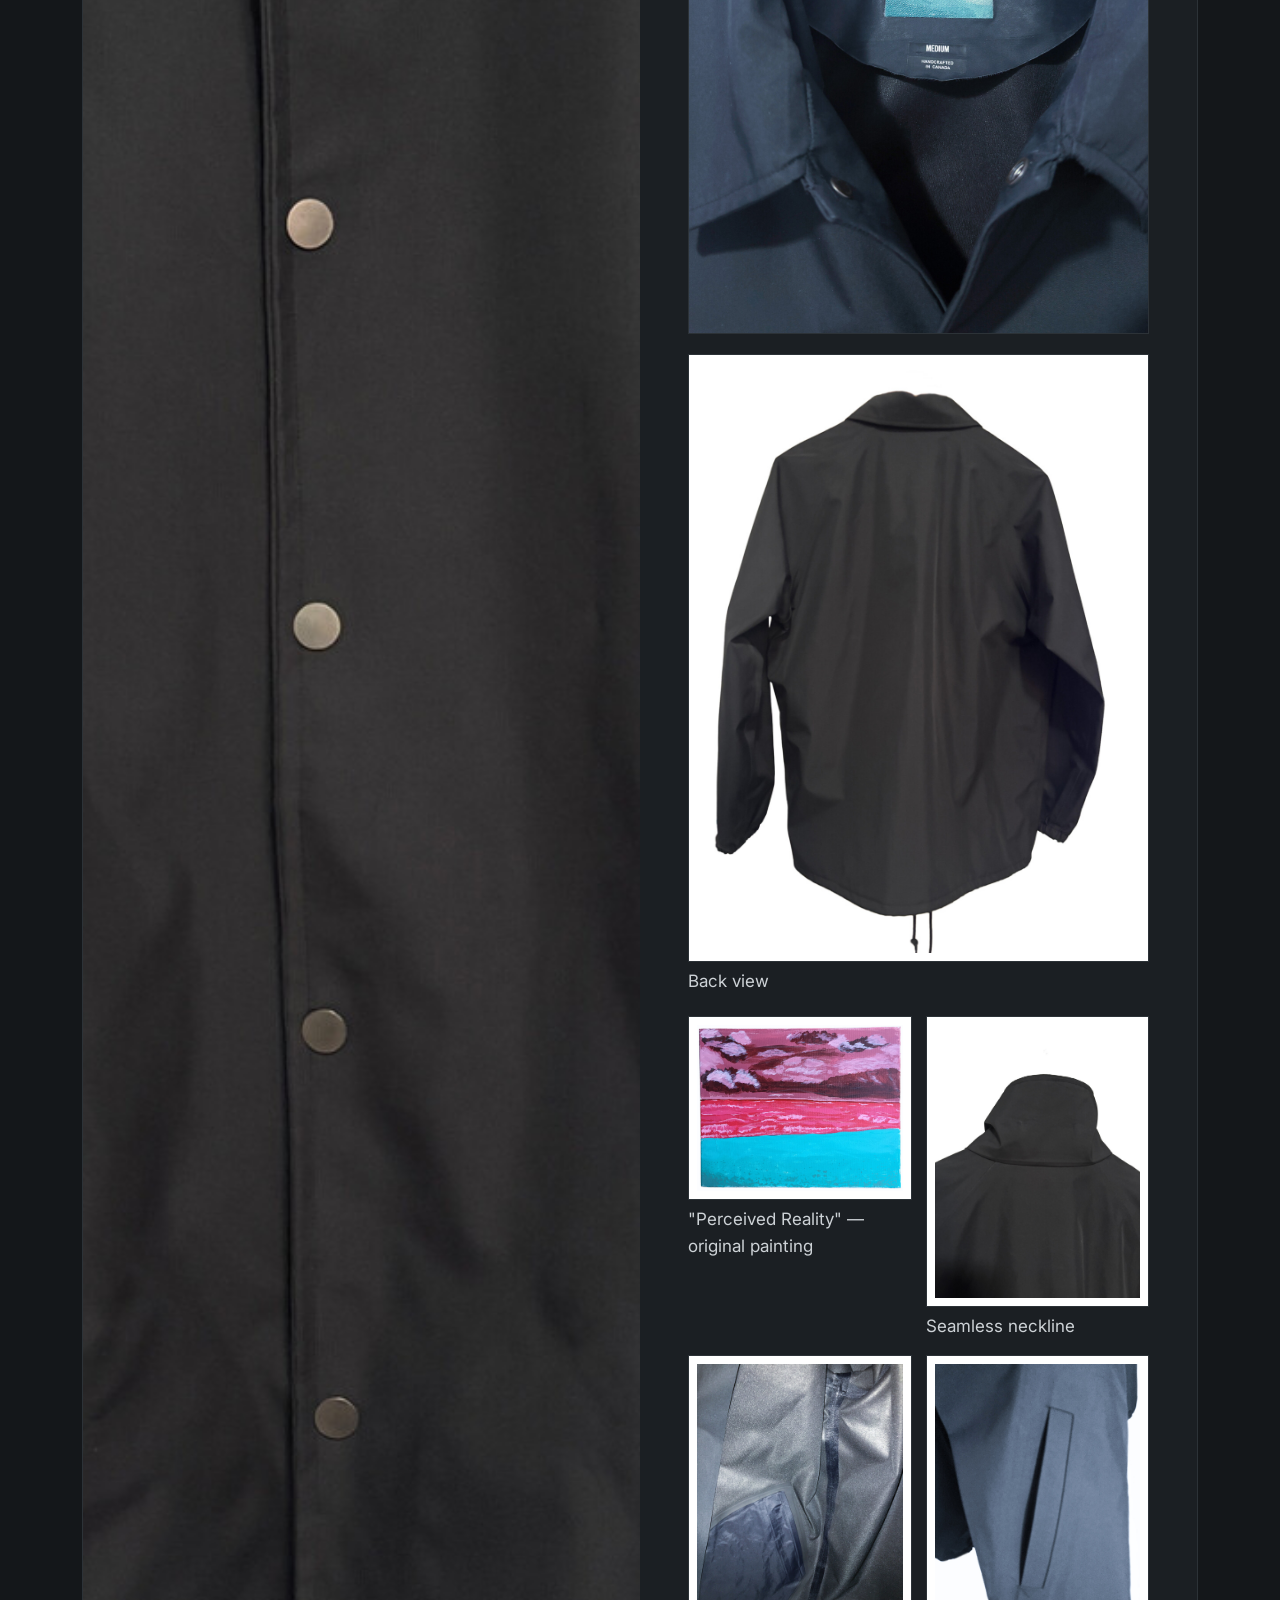
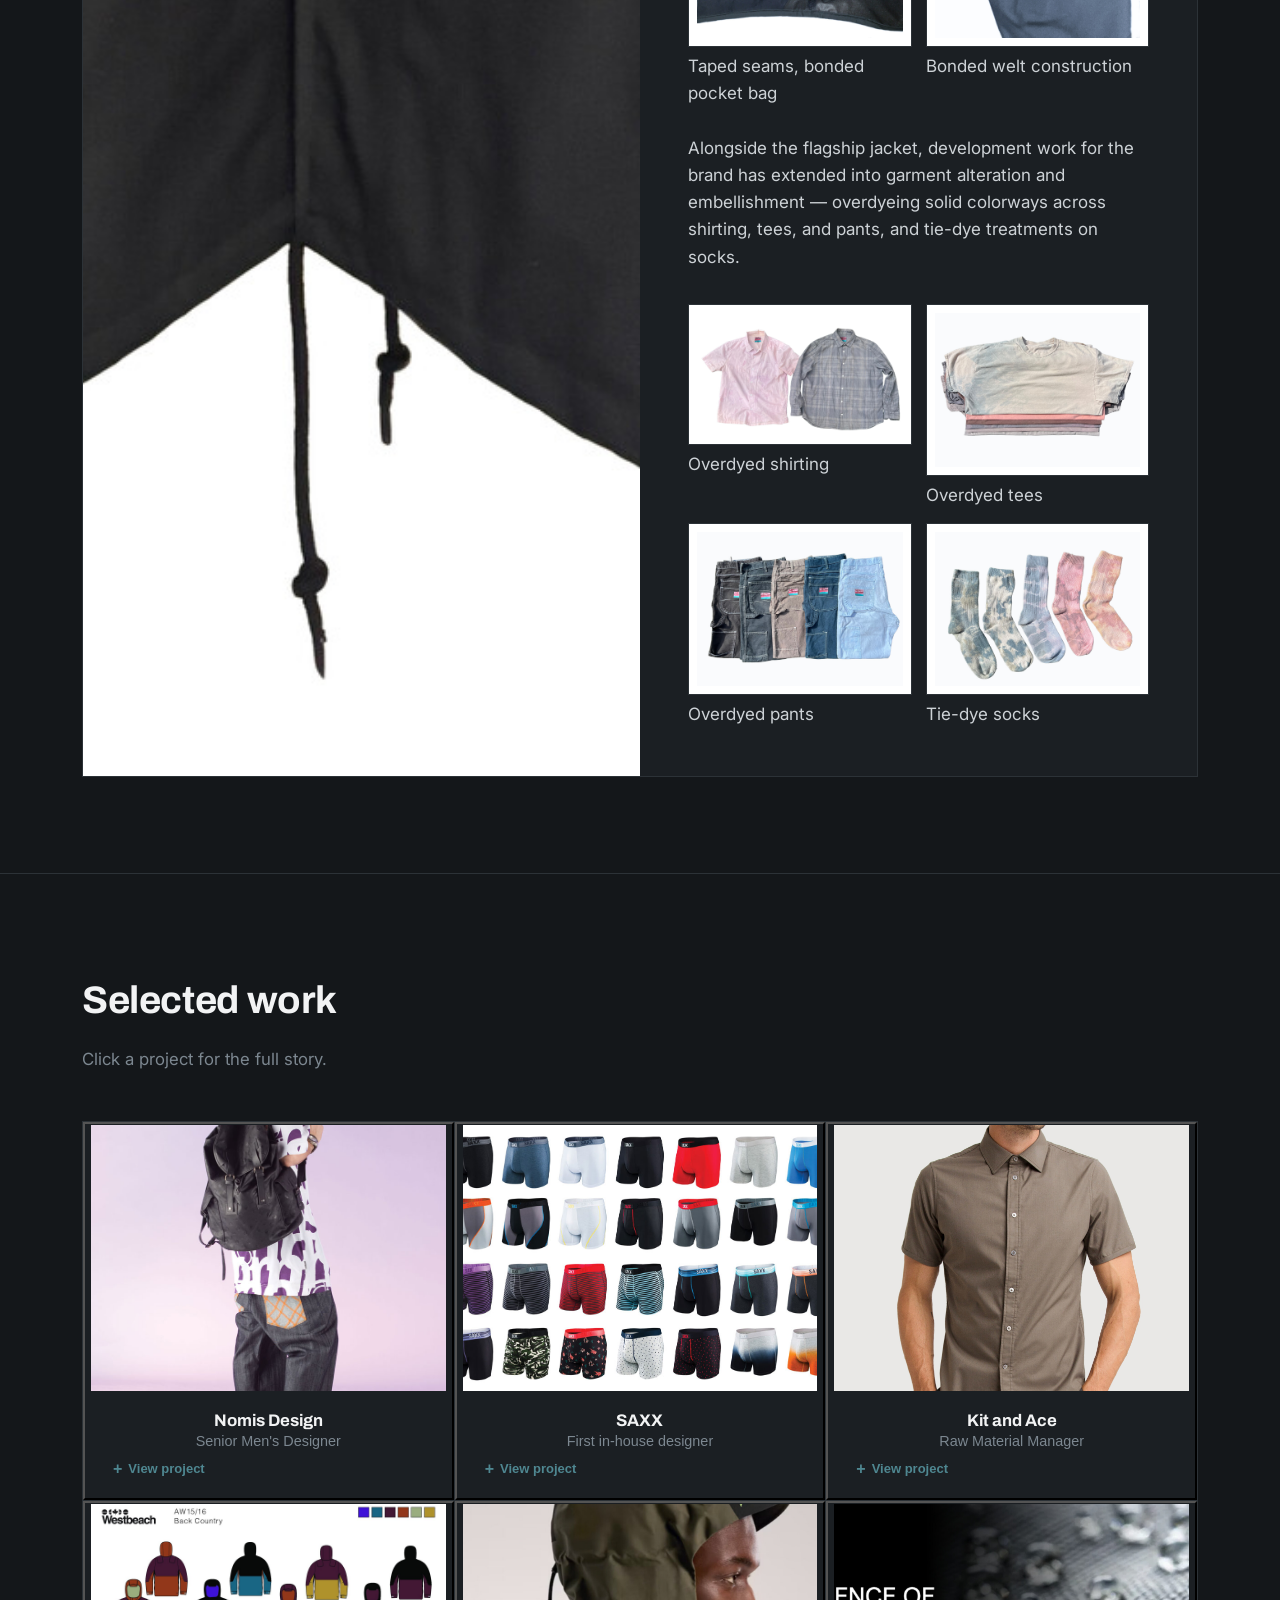
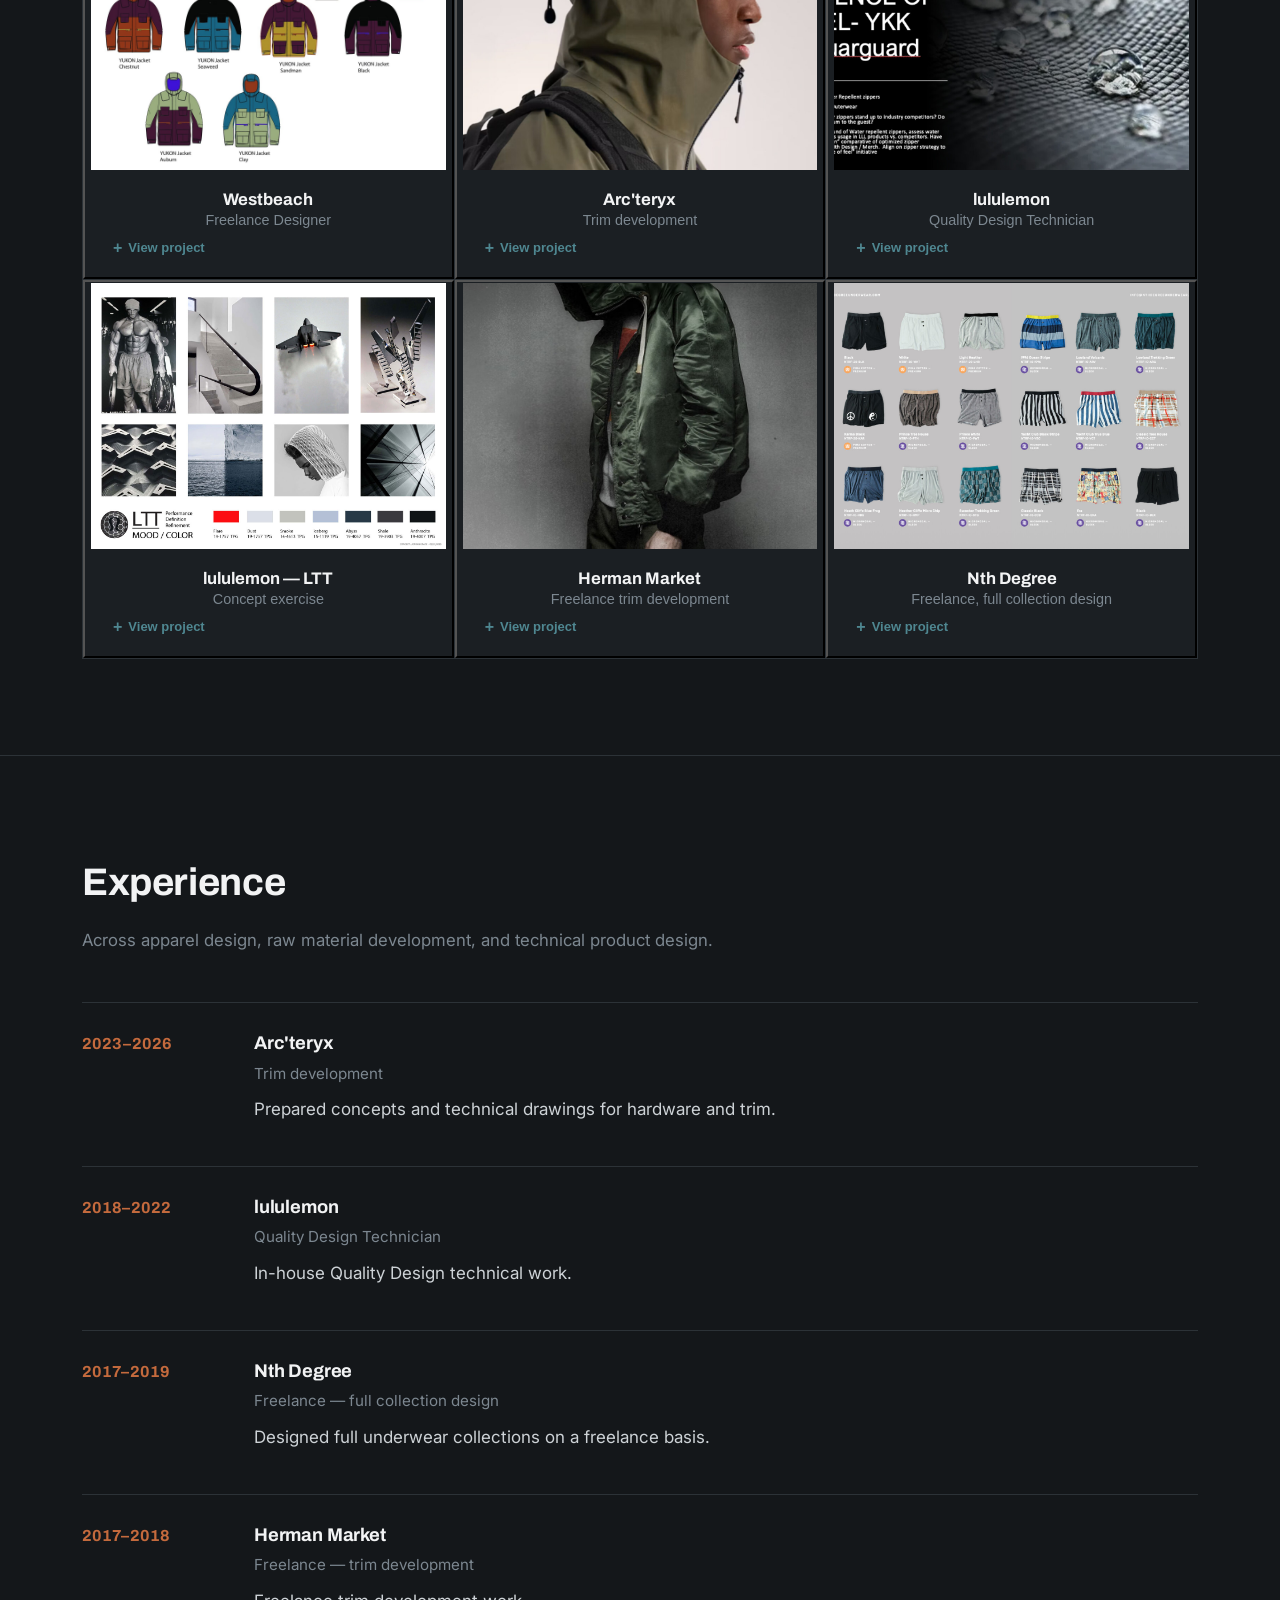
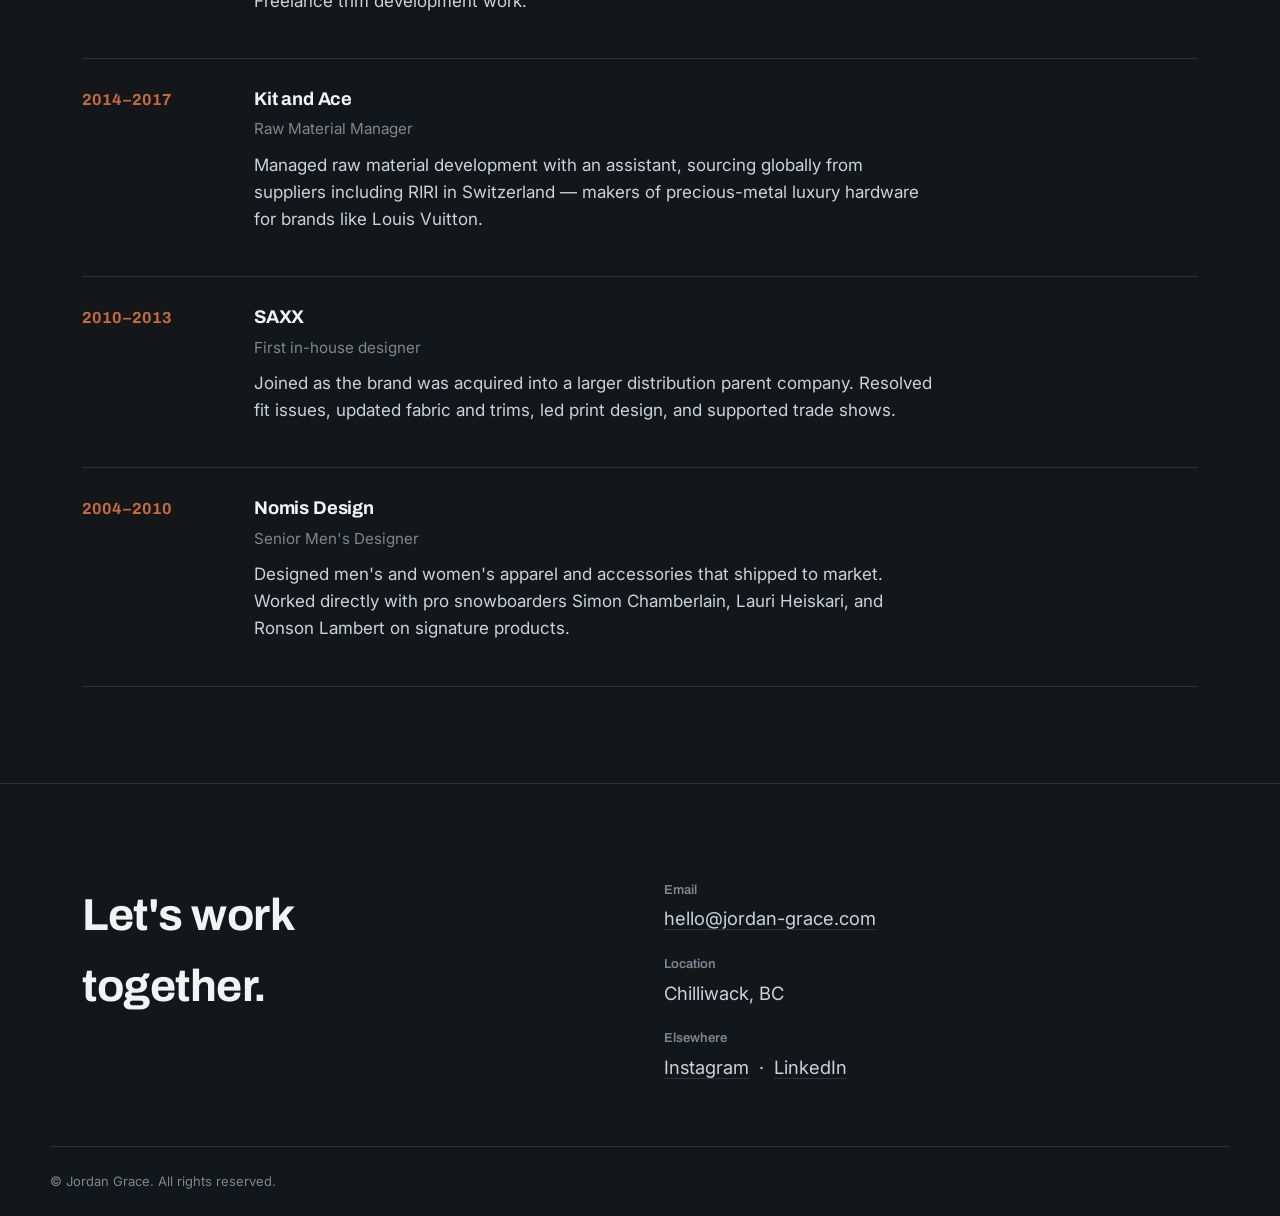
==== commit ef6f938c: "Add files via upload" ====
--- a/index.html
+++ b/index.html
@@ -103,7 +103,7 @@
           </div>
           <div>
             <div style="background:#fff; padding:8px; border:1px solid var(--line);"><img src="images/cby/collar-construction.jpg" alt="Neck yoke and collar construction detail" /></div>
-            <div class="board-caption" style="margin-top:6px;">Neck yoke construction</div>
+            <div class="board-caption" style="margin-top:6px;">Seamless neckline</div>
           </div>
           <div>
             <div style="background:#fff; padding:8px; border:1px solid var(--line);"><img src="images/cby/inside-construction.jpg" alt="Taped seams and bonded pocket bag, interior detail" /></div>
@@ -236,7 +236,7 @@
       <div class="project-detail-inner single-col case-study">
         <div class="case-head">
           <h3>Nomis Design</h3>
-          <p>Senior Men's Designer, 2004–2010. Designed men's and women's apparel and accessories that went to market, working across print, outerwear, and accessories. This is the body of work with the deepest archive of references — bold, street-influenced styling that's seeing renewed relevance in current niches.</p>
+          <p>Senior Men's Designer, 2004–2010. The longest tenure of any single brand, and the widest range of product across it — apparel, headwear, denim, footwear-adjacent accessories, and tech accessories, all designed and taken to market. This is the body of work with the deepest archive of references — bold, street-influenced styling that's seeing renewed relevance in current niches.</p>
           <p>Worked directly with pro snowboarders Simon Chamberlain, Lauri Heiskari, and Ronson Lambert to develop their signature products.</p>
           <div class="tags"><span>Apparel design</span><span>Accessories</span><span>Athlete collaboration</span><span>Print design</span></div>
         </div>
@@ -262,6 +262,24 @@
           <div>
             <div class="board-frame"><img src="images/nomis/catalog-sp09-jackets.jpg" alt="Nomis Design Spring 09 catalog spread — Arrow, Rafe, Haze, Breaker, OG Plaid jackets" /></div>
             <div class="board-caption" style="text-align:center;">Spring 09 — Arrow, Rafe, Haze, Breaker, OG Plaid Jackets</div>
+          </div>
+        </div>
+        <div class="badge-row wide" style="margin-top: 24px;">
+          <div>
+            <div class="board-frame"><img src="images/nomis/catalog-ss08-fleece.jpg" alt="Nomis Design men's fleece catalog spread — Frenzy, Simon Skool, Ronson signature series" /></div>
+            <div class="board-caption" style="text-align:center;">Men's Fleece — Simon Chamberlain & Ronson Lambert signature series</div>
+          </div>
+        </div>
+        <div class="badge-row wide" style="margin-top: 24px;">
+          <div>
+            <div class="board-frame"><img src="images/nomis/catalog-headwear.jpg" alt="Nomis Design New Era headwear catalog spread" /></div>
+            <div class="board-caption" style="text-align:center;">New Era Headwear — DT, Stitch, Unite</div>
+          </div>
+        </div>
+        <div class="badge-row wide" style="margin-top: 24px;">
+          <div>
+            <div class="board-frame" style="background:var(--surface);"><img src="images/nomis/collage-fall08.jpg" alt="Nomis Design Fall 08 range collage — headwear, shirts, outerwear, denim, accessories" /></div>
+            <div class="board-caption" style="text-align:center;">Fall 08 range — headwear, shirting, outerwear, denim, accessories</div>
           </div>
         </div>
       </div>
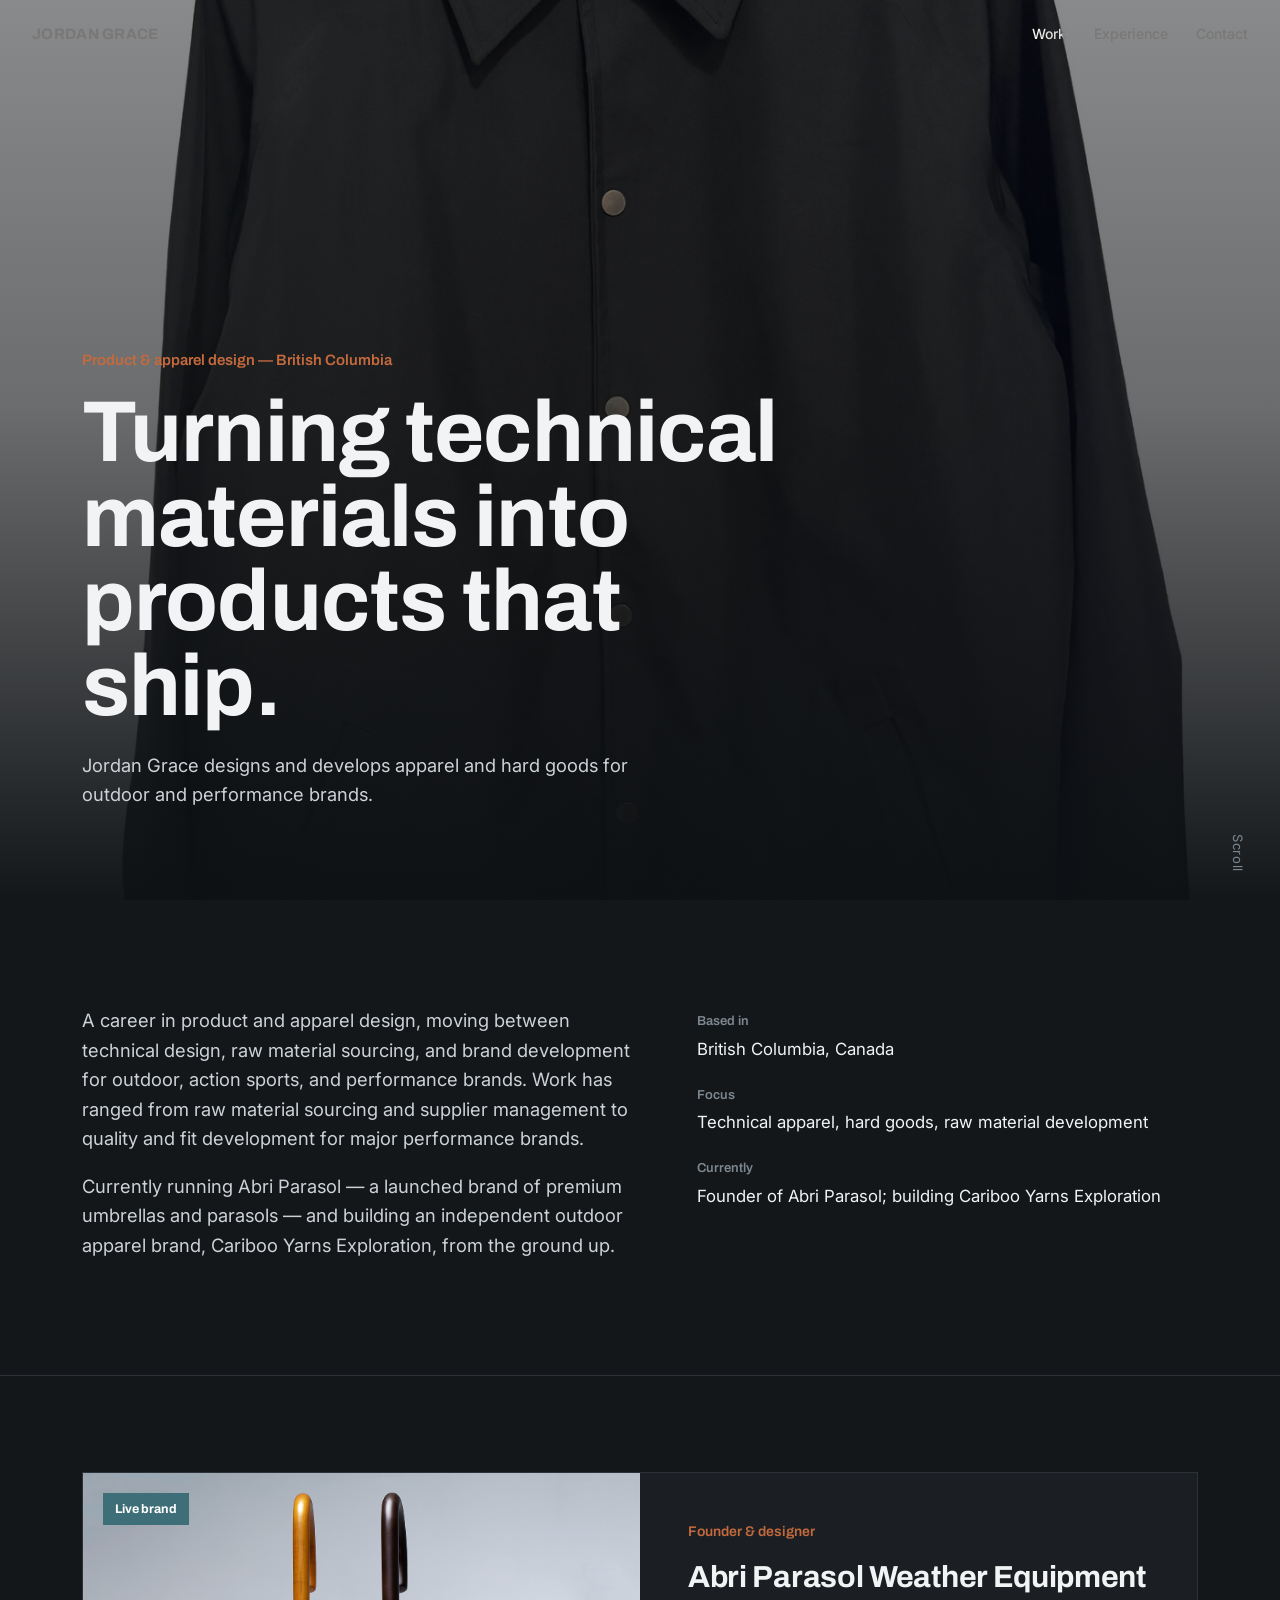
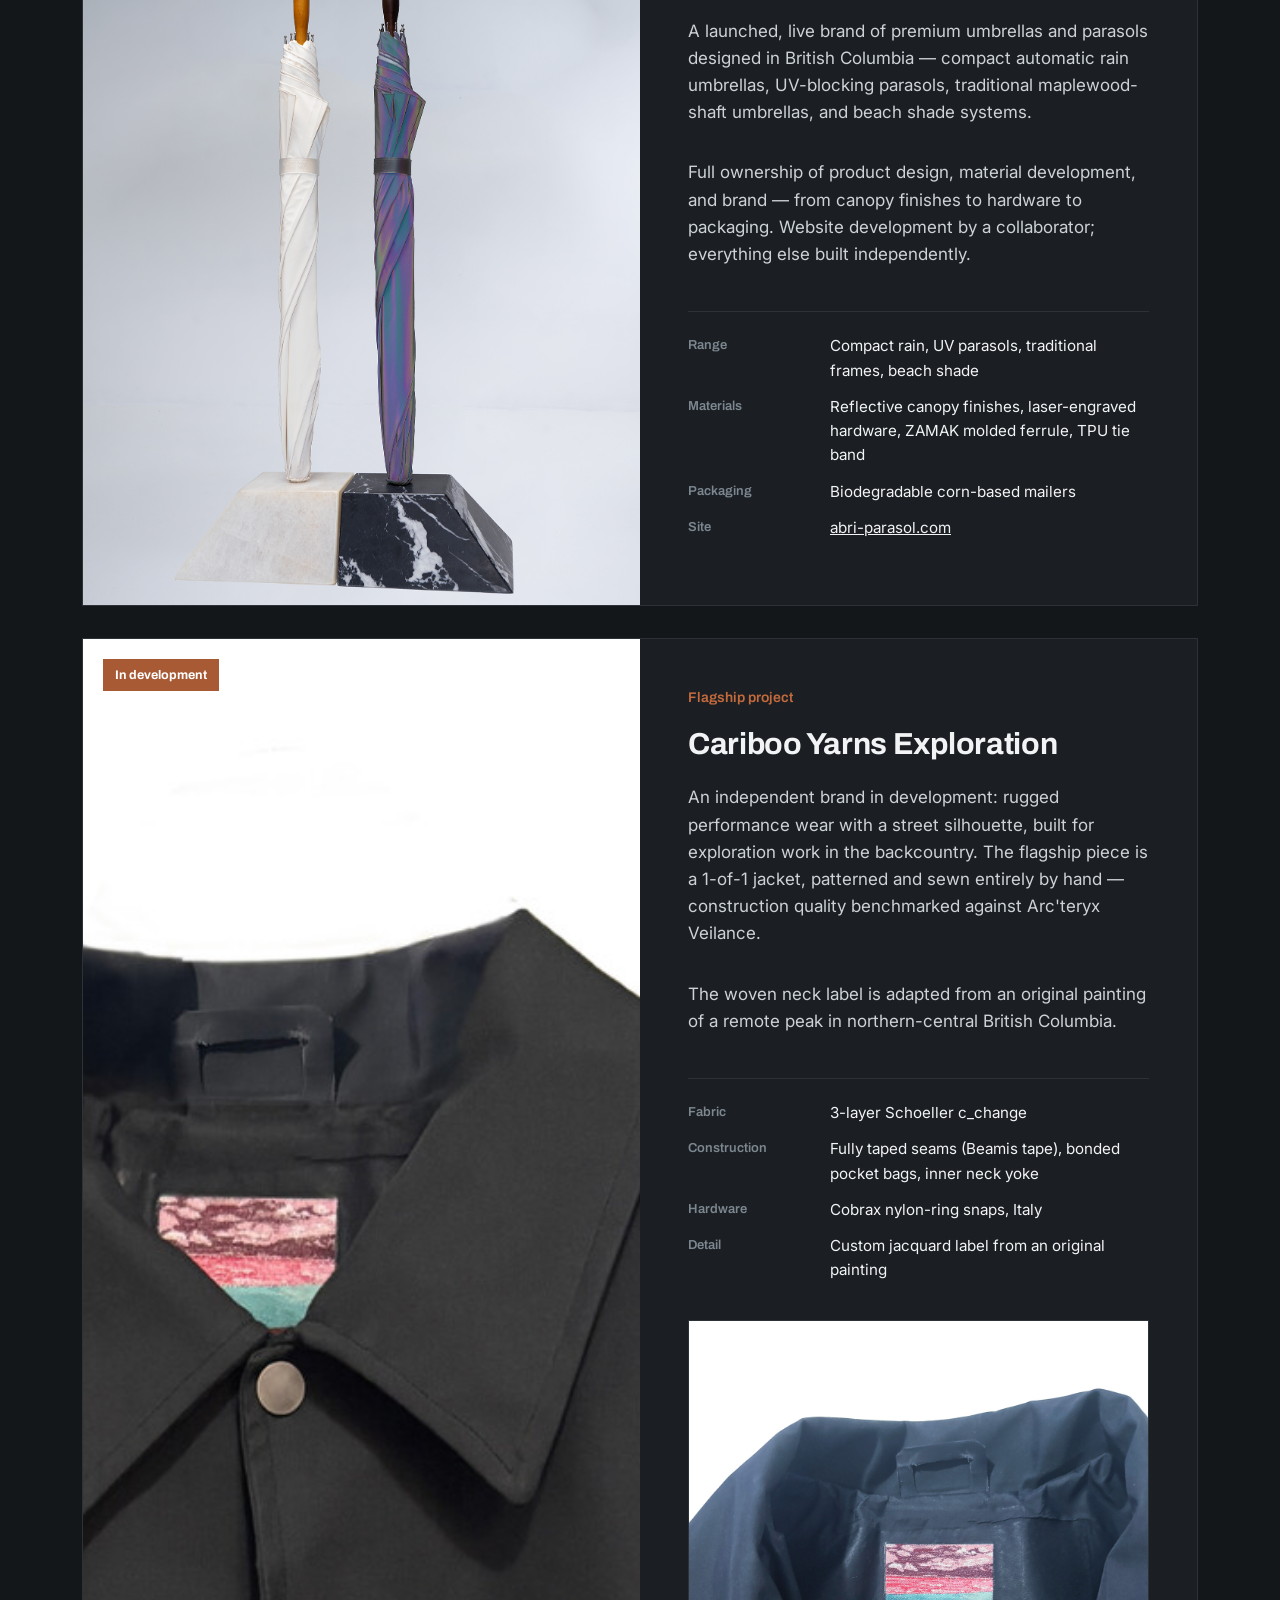
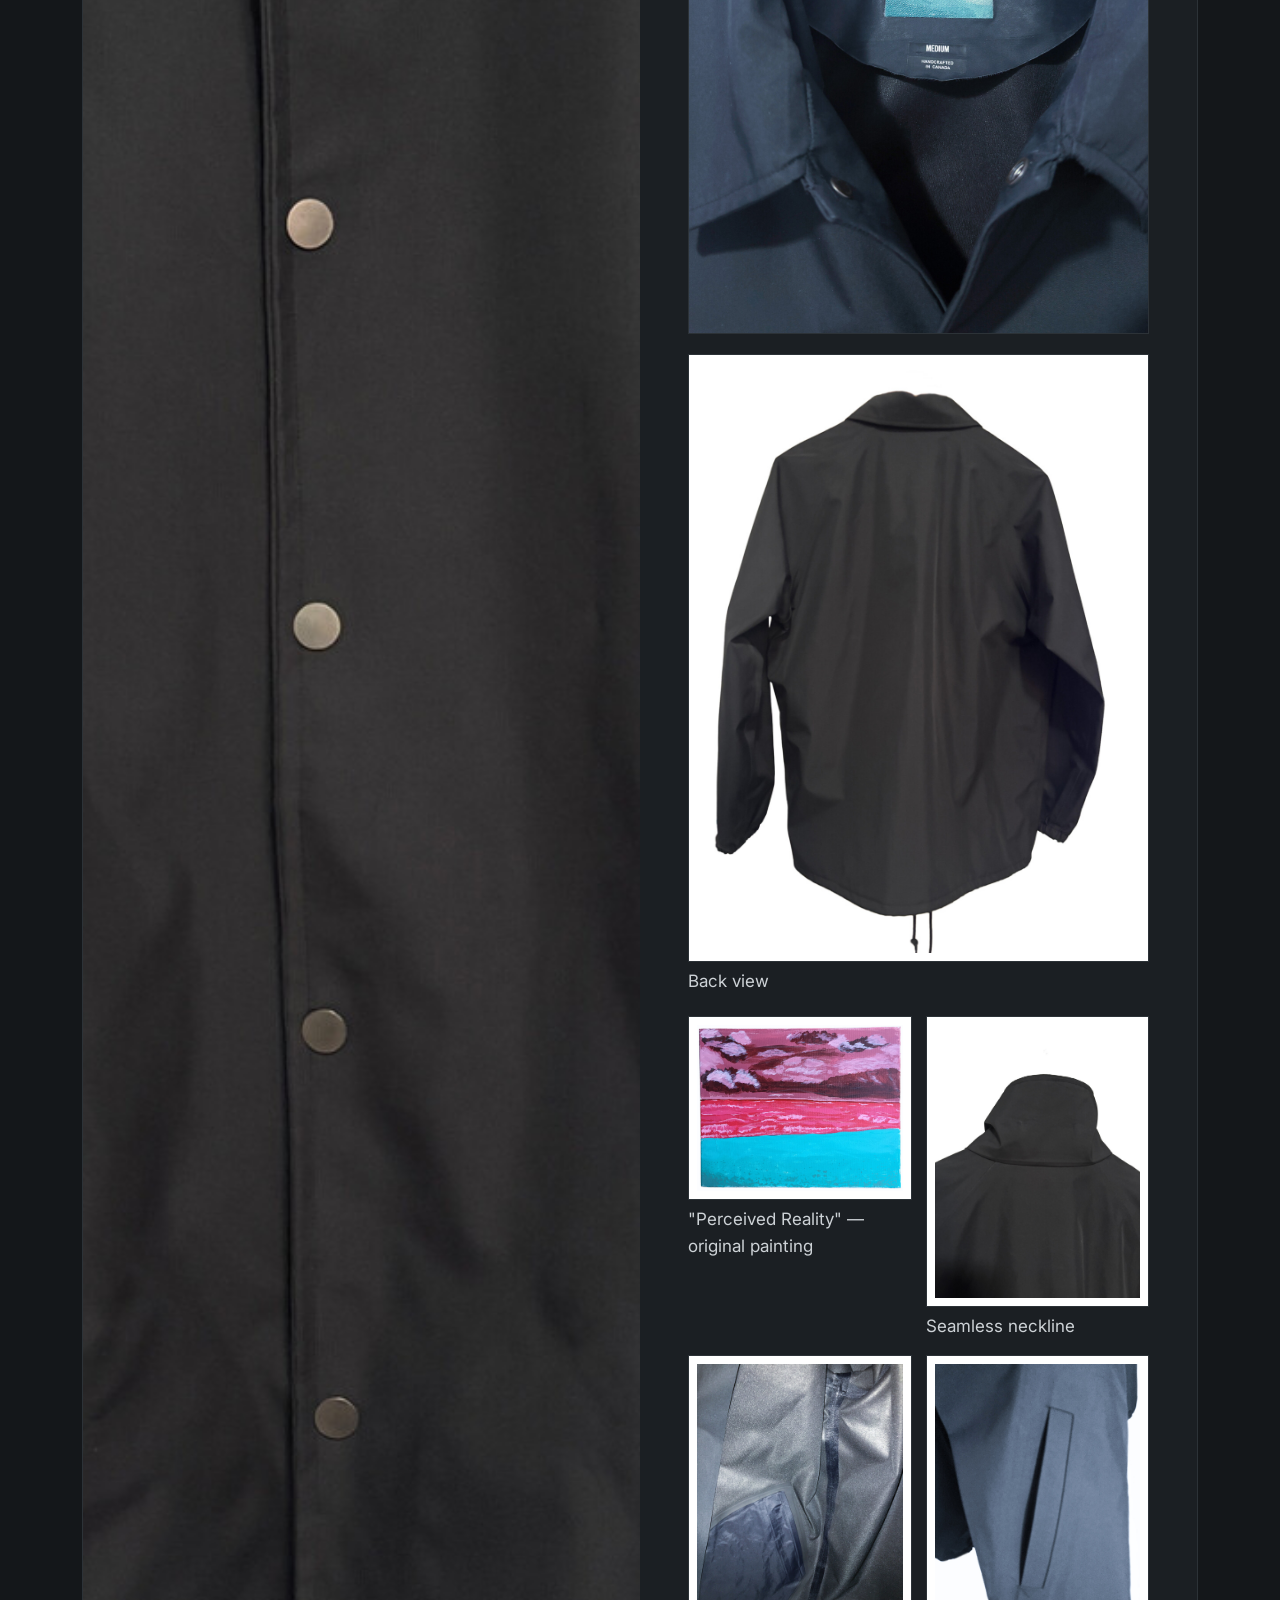
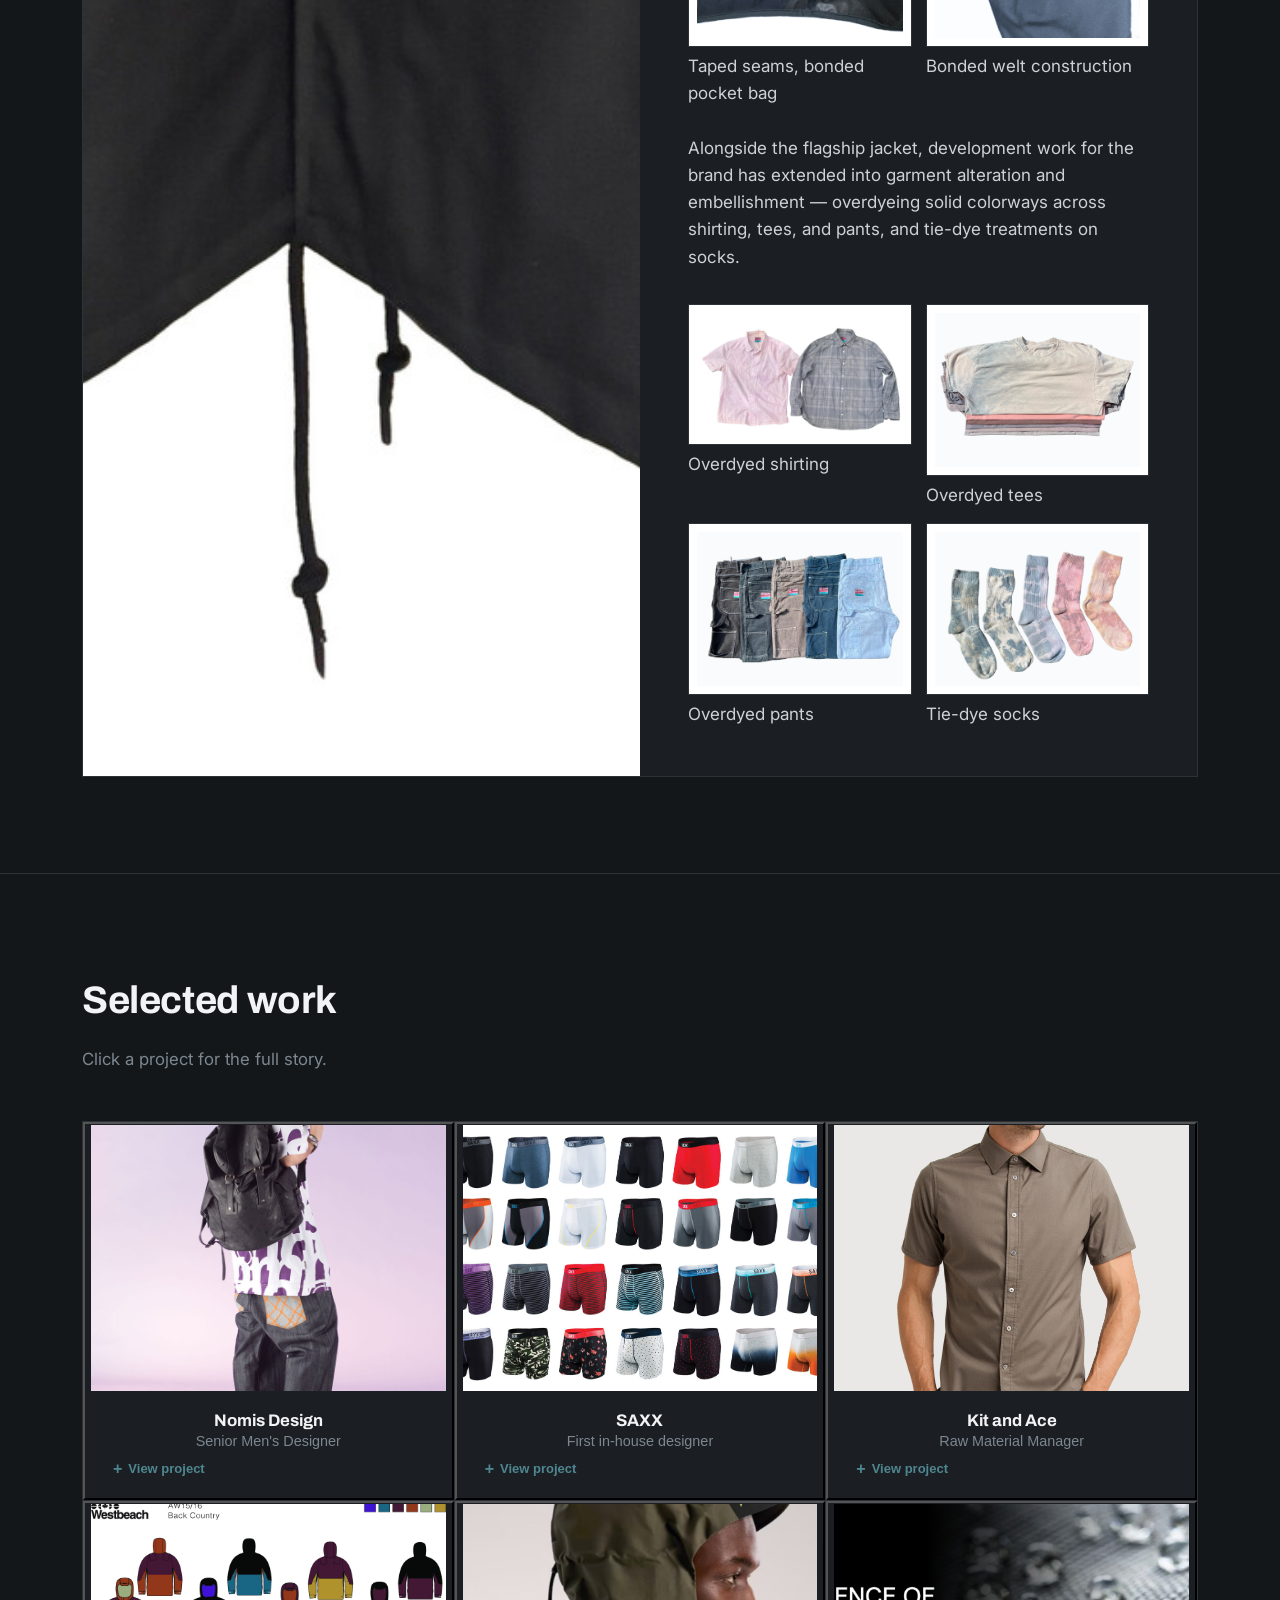
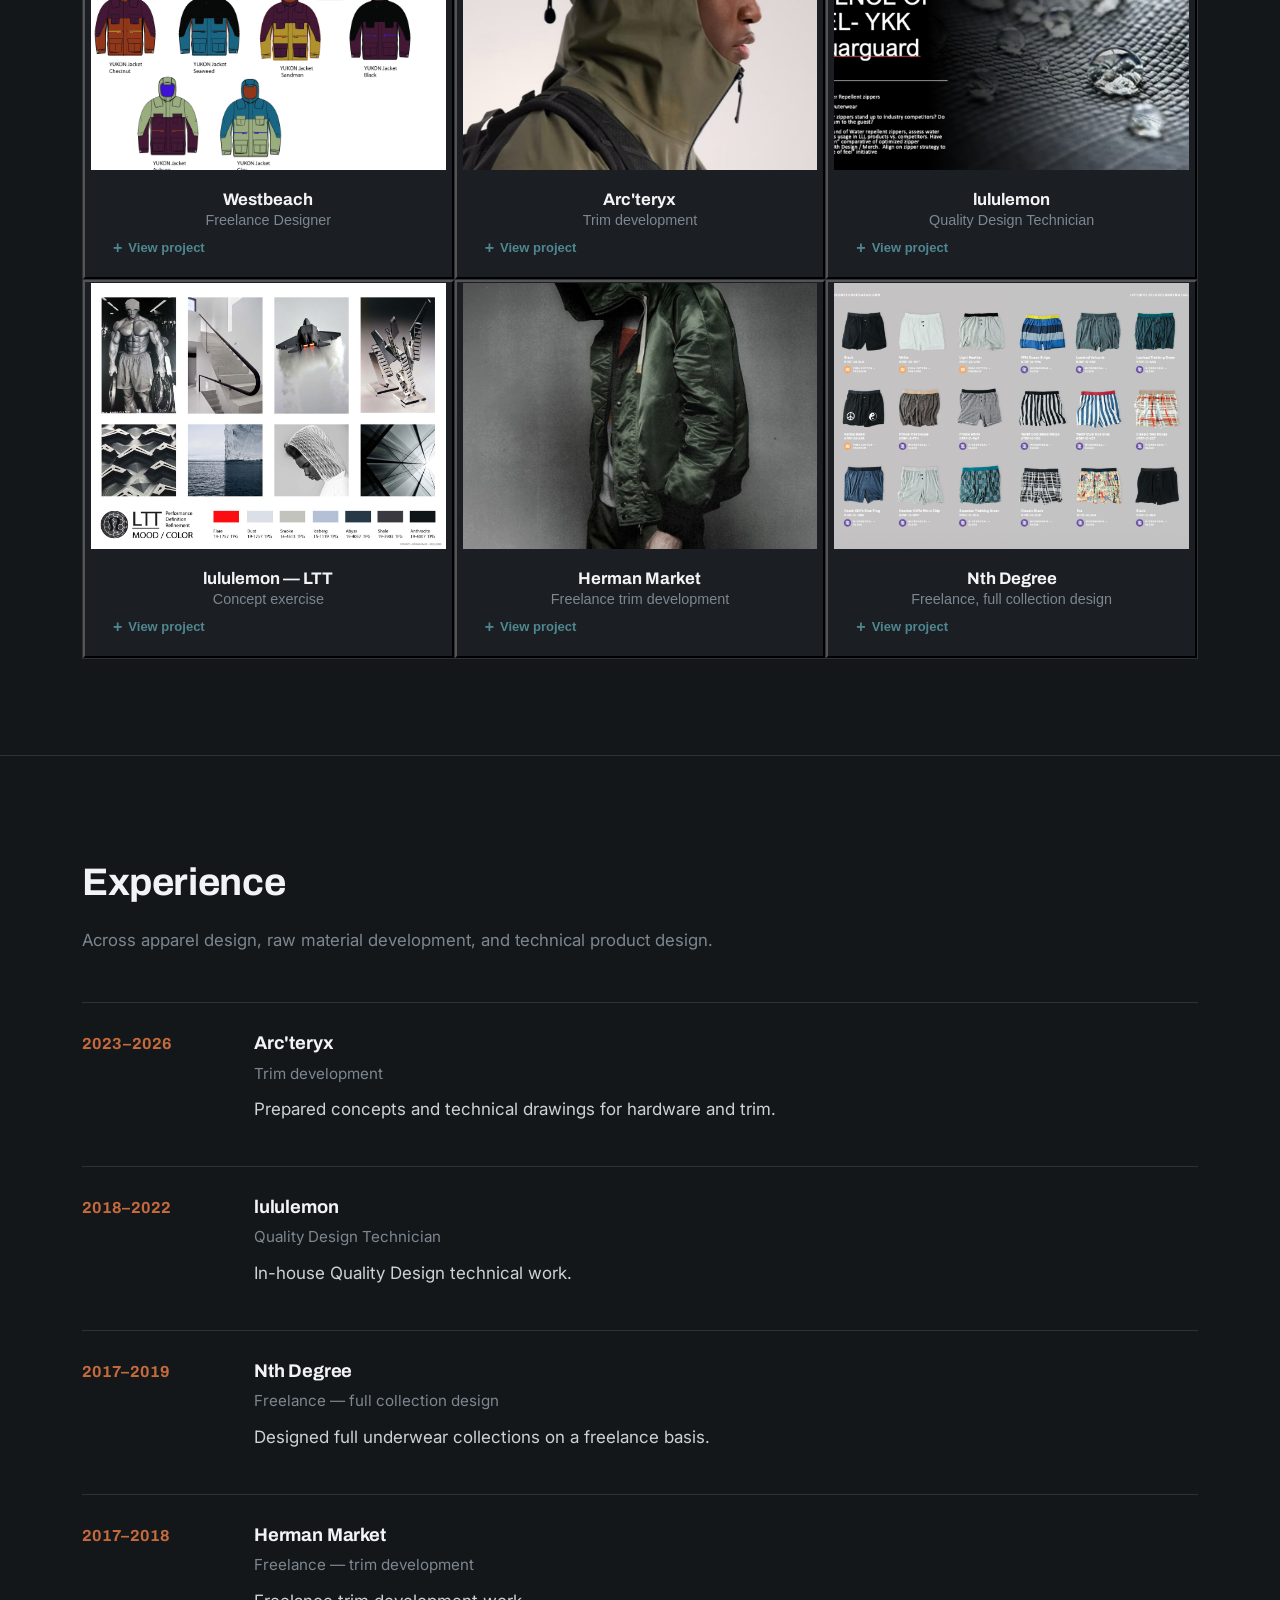
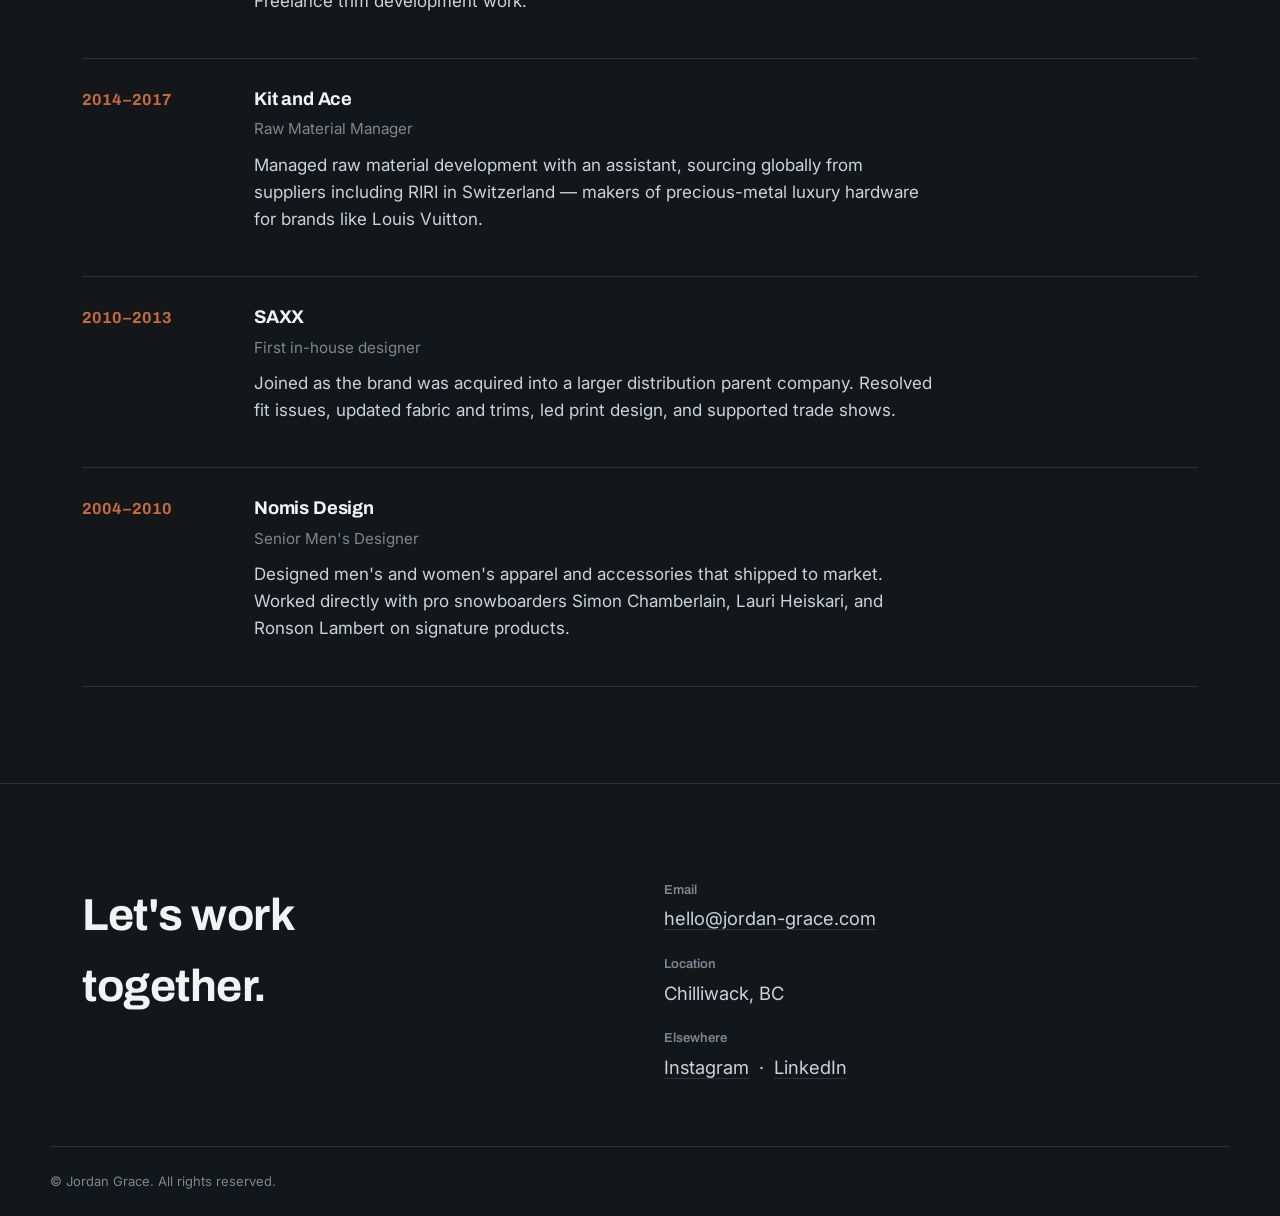
==== commit 54df26cf: "Add files via upload" ====
--- a/index.html
+++ b/index.html
@@ -176,7 +176,7 @@
       </button>
 
       <button class="project-card" data-target="p-westbeach">
-        <div class="thumb"><img src="images/westbeach/backcountry.jpg" alt="Westbeach AW15/16 Back Country collection" /></div>
+        <div class="thumb"><img src="images/westbeach/backcountry-hd.jpg" alt="Westbeach AW15/16 Back Country collection" /></div>
         <div class="meta">
           <div class="brand">Westbeach</div>
           <div class="role-line">Freelance Designer</div>
@@ -339,7 +339,7 @@
       <div class="project-detail-inner single-col case-study">
         <div class="case-head">
           <h3>Westbeach — AW15/16</h3>
-          <p>Freelance Designer, hired through an existing industry connection for rebranding and collection work. This package covers two full outerwear stories — "Back Country" (YUKON Jacket, ALTA Anorak, GLACIER Pant across six colorways) and "Classic" (M51 Jacket, Bateman Anorak) — plus original woven patch/badge concepts for the brand.</p>
+          <p>Freelance Designer, hired through an existing industry connection for rebranding and collection work. This package covers two full outerwear stories — "Back Country" (YUKON Jacket, ALTA Anorak, GLACIER Pant, and the women's WM-51 Jacket and Spearhead 3/4 Anorak, across multiple colorways) and "Classic" (M51 Jacket, Bateman Anorak) — plus original woven patch/badge concepts for the brand.</p>
           <p>A full technical and brand design package built independently for a client, from concept through color, construction, and trim.</p>
           <div class="tags"><span>Technical design</span><span>Freelance</span><span>Outerwear</span><span>Brand identity</span></div>
         </div>
@@ -382,9 +382,16 @@
 
         <div class="boards">
           <div>
-            <div class="board-frame"><img src="images/westbeach/backcountry-hd.jpg" alt="Westbeach AW15/16 Back Country technical flats, full spec board" /></div>
-            <div class="board-caption">Back Country — full technical spec board (ALTA Anorak, GLACIER Pant included)</div>
-          </div>
+            <div class="board-frame"><img src="images/westbeach/backcountry-hd.jpg" alt="Westbeach AW15/16 Men's Back Country technical spec board" /></div>
+            <div class="board-caption">Men's Back Country — full technical spec board</div>
+          </div>
+          <div>
+            <div class="board-frame"><img src="images/westbeach/womens-backcountry-hd.jpg" alt="Westbeach AW15/16 Women's Back Country technical spec board" /></div>
+            <div class="board-caption">Women's Back Country — WM-51 Jacket, Spearhead 3/4 Anorak</div>
+          </div>
+        </div>
+
+        <div class="boards" style="margin-top: 24px;">
           <div>
             <div class="board-frame"><img src="images/westbeach/classic-hd.jpg" alt="Westbeach AW15/16 Classic flats" /></div>
             <div class="board-caption">Classic — M51 Jacket, Bateman Anorak</div>
--- a/assets/css/portfolio.css
+++ b/assets/css/portfolio.css
@@ -658,6 +658,10 @@
   max-width: 380px;
 }
 
+.case-study .badge-row.wide .board-frame {
+  max-width: 100%;
+}
+
 @media (max-width: 860px) {
   .case-study .boards { grid-template-columns: 1fr; }
 }
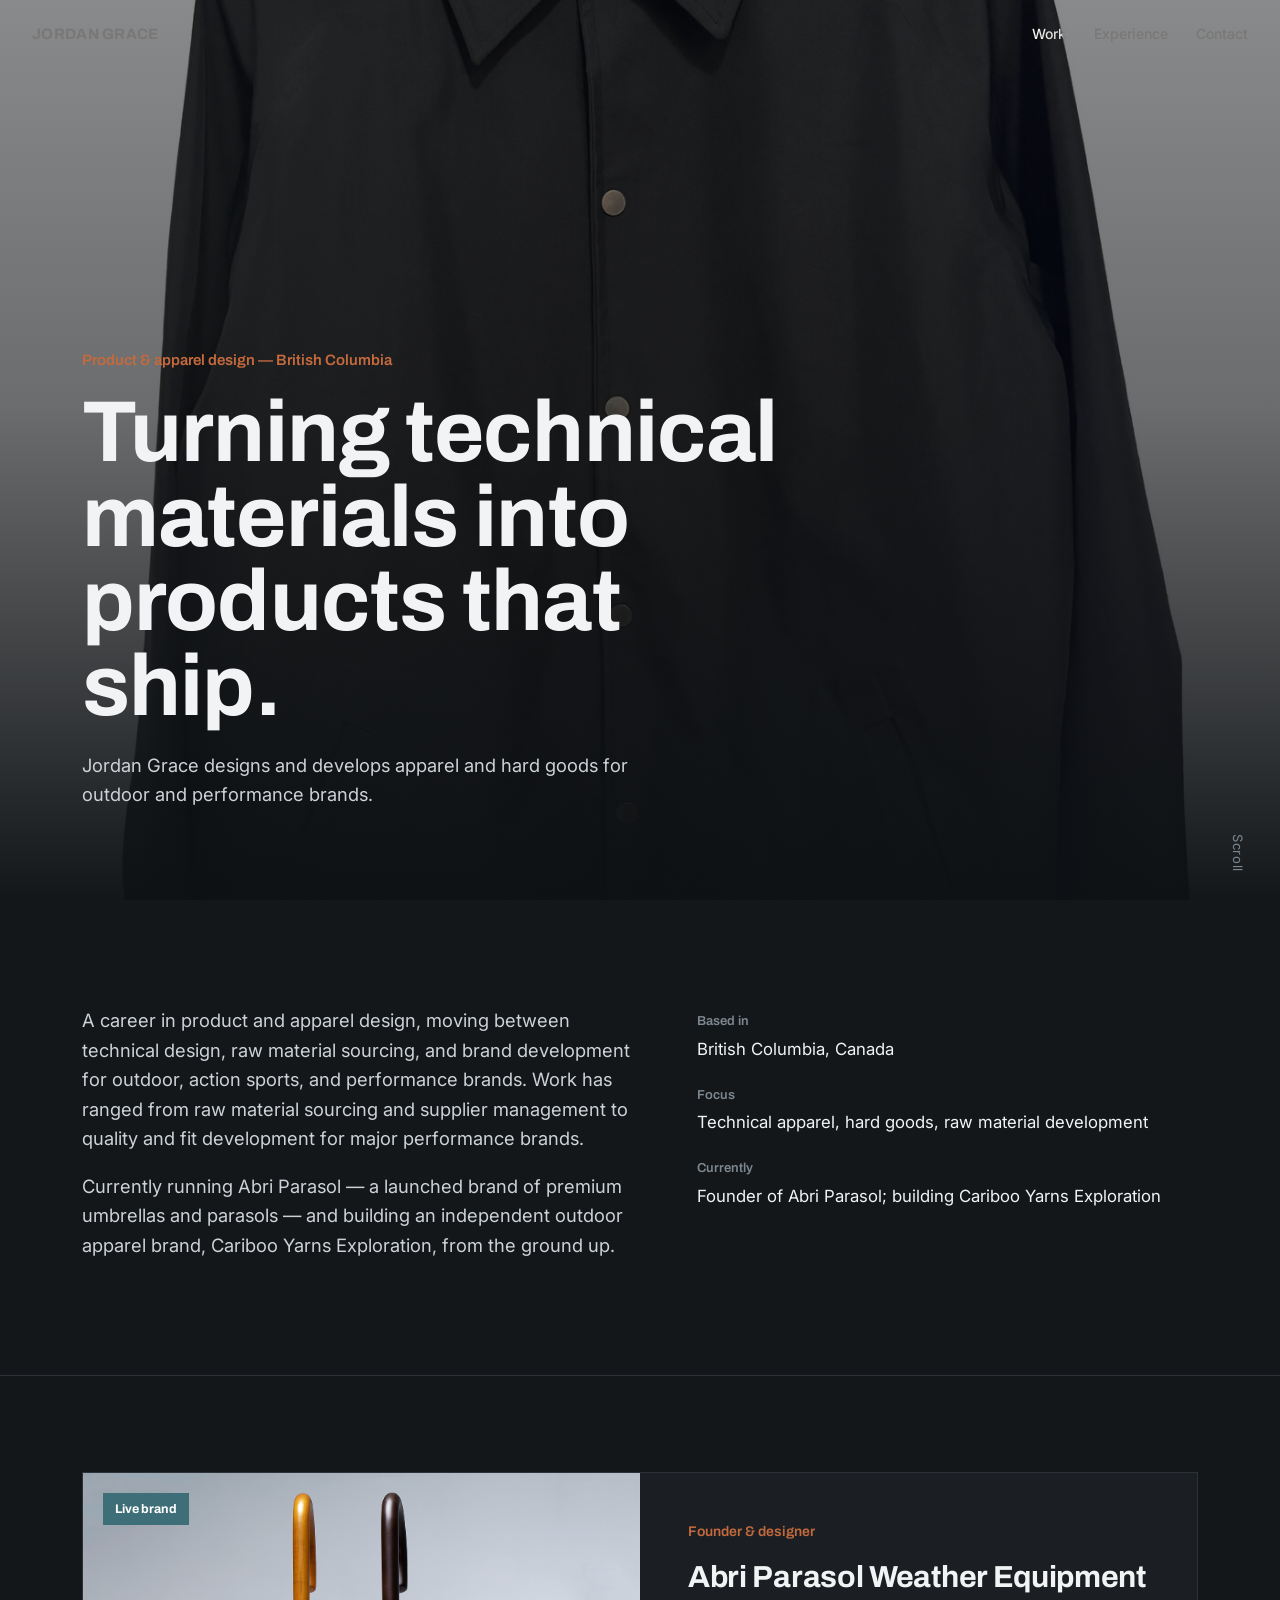
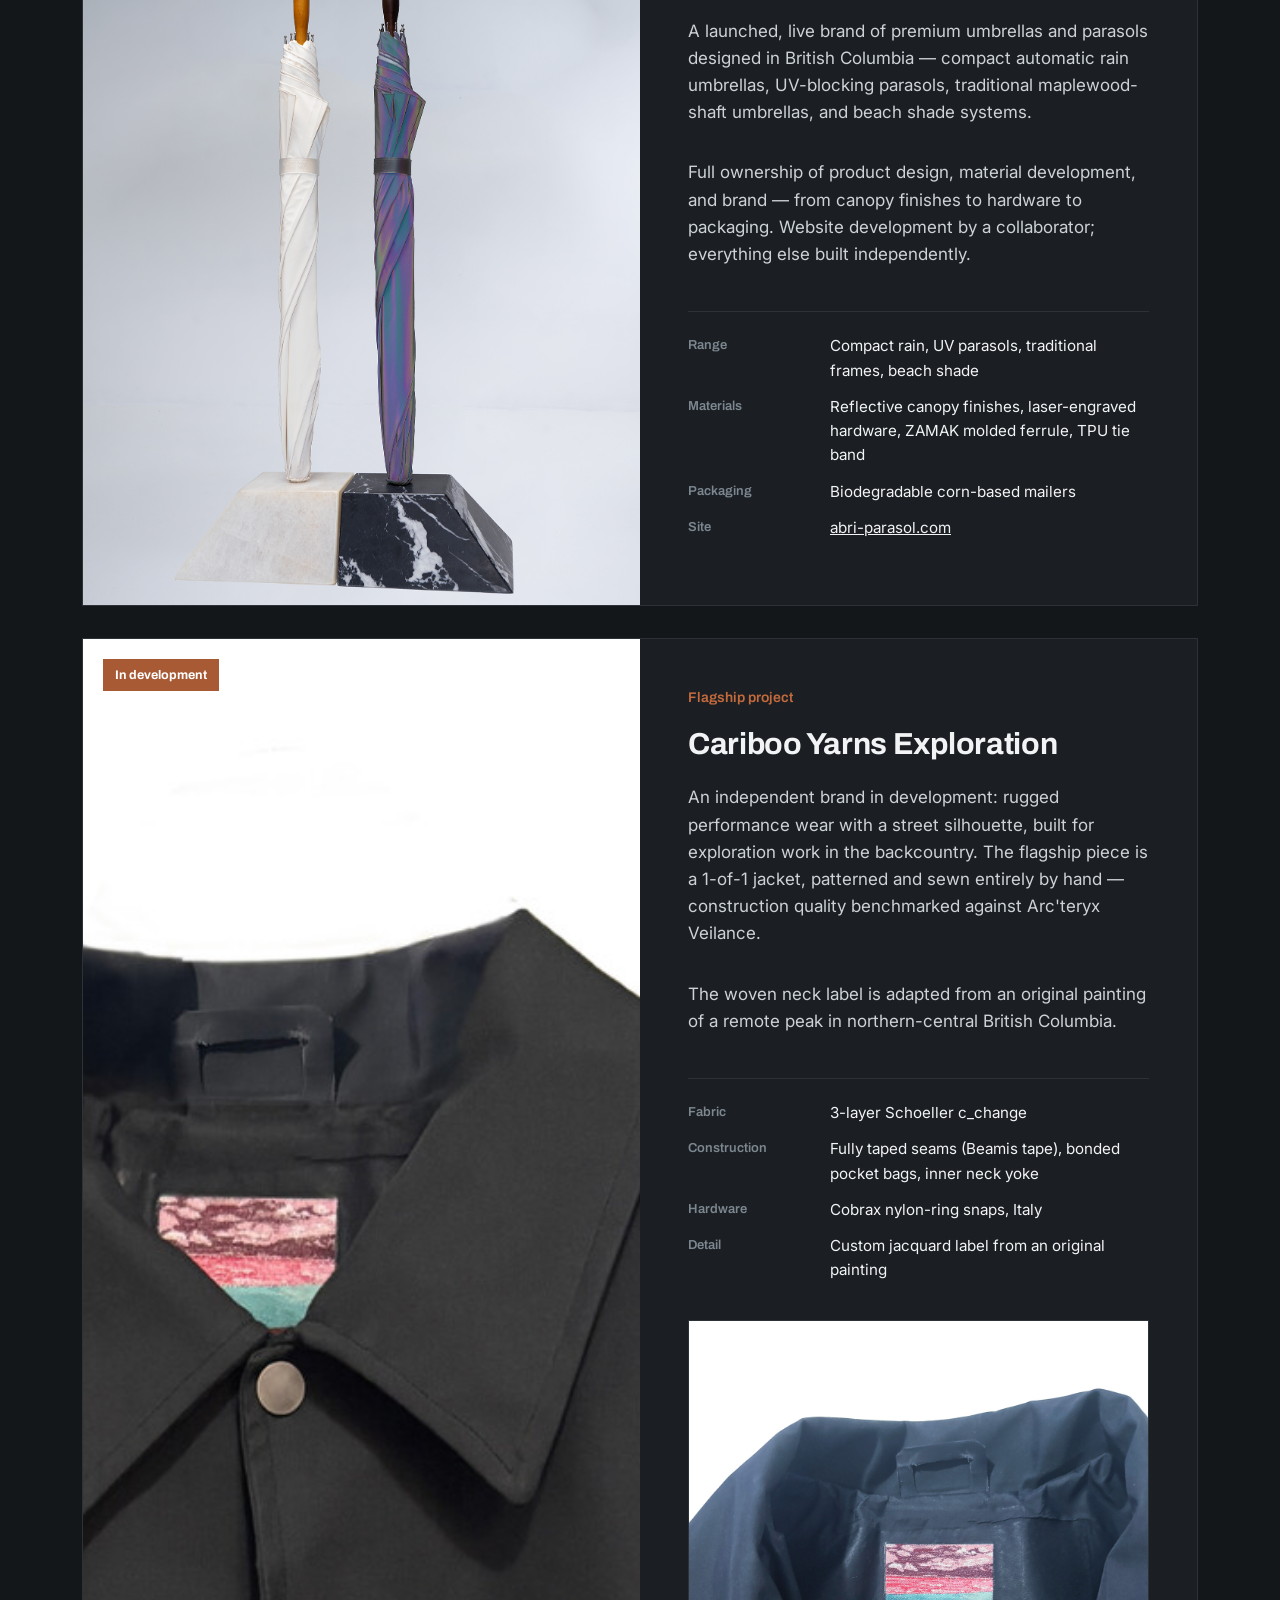
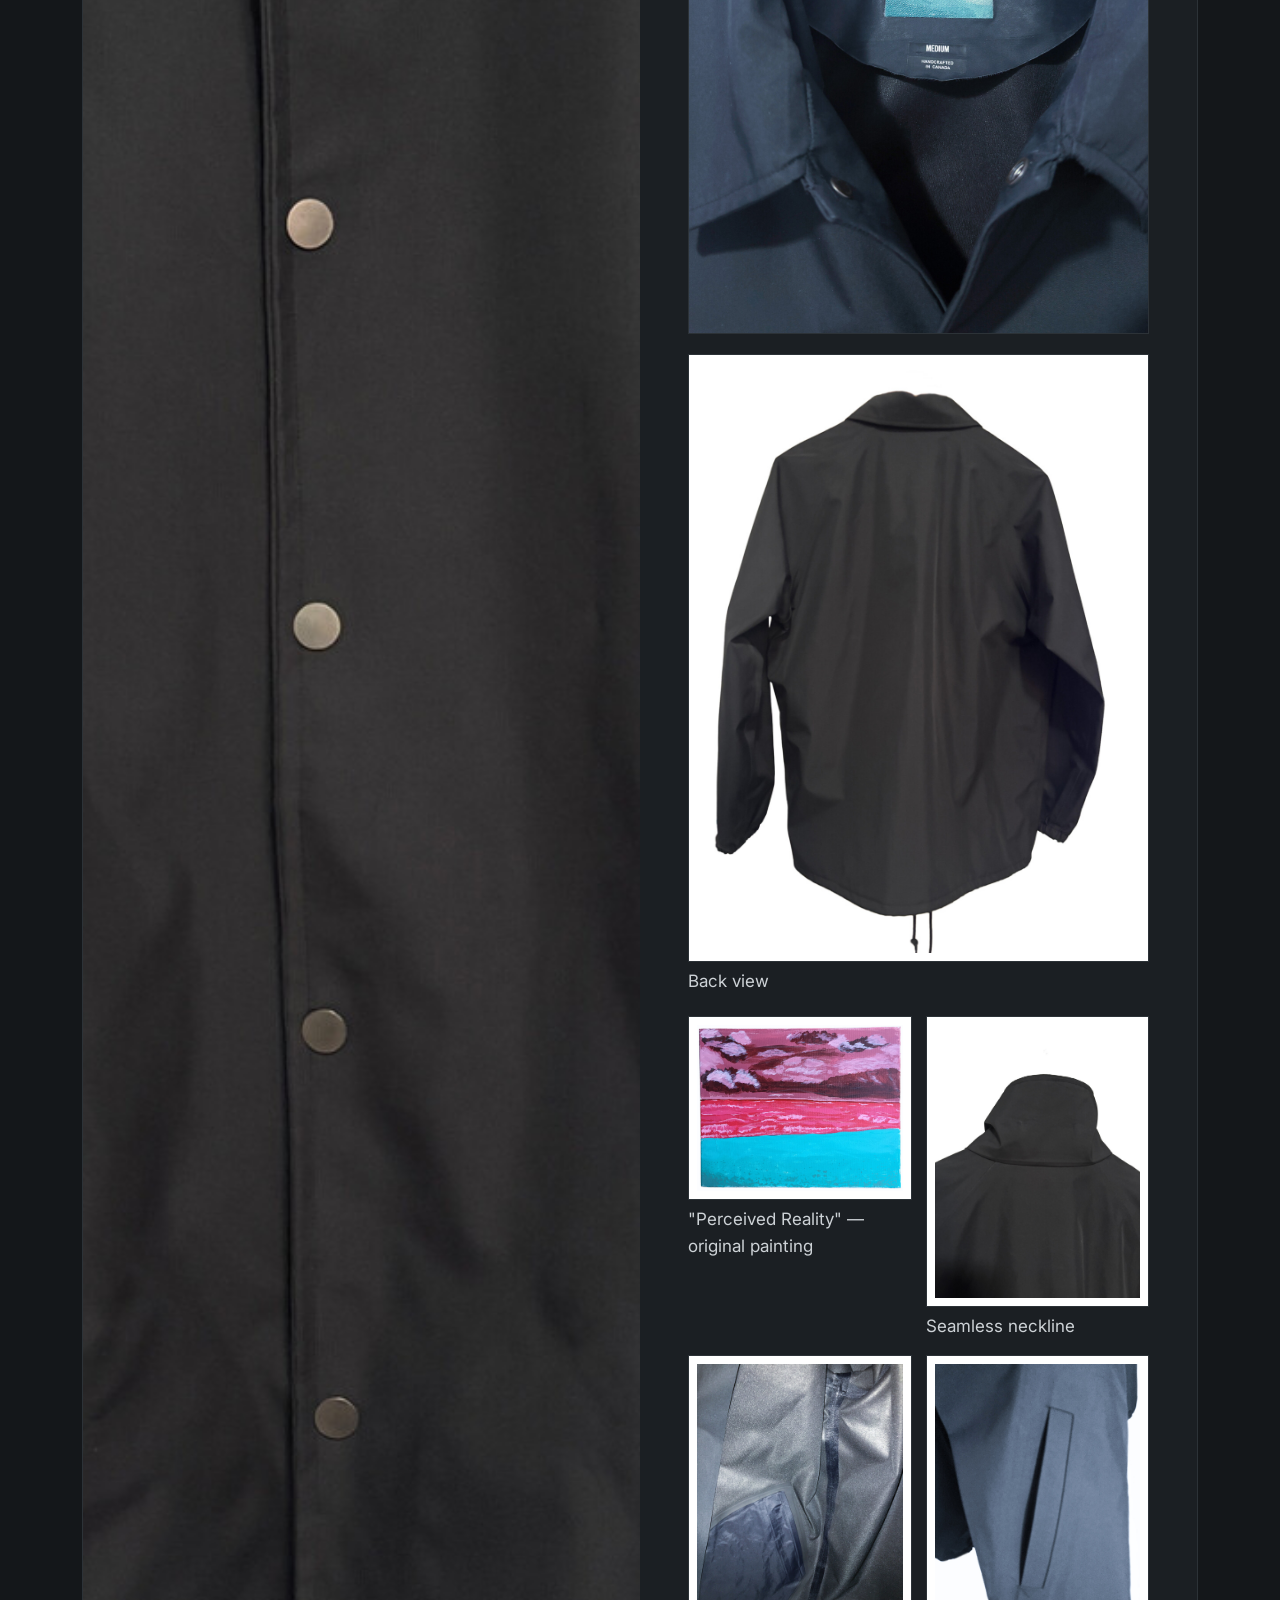
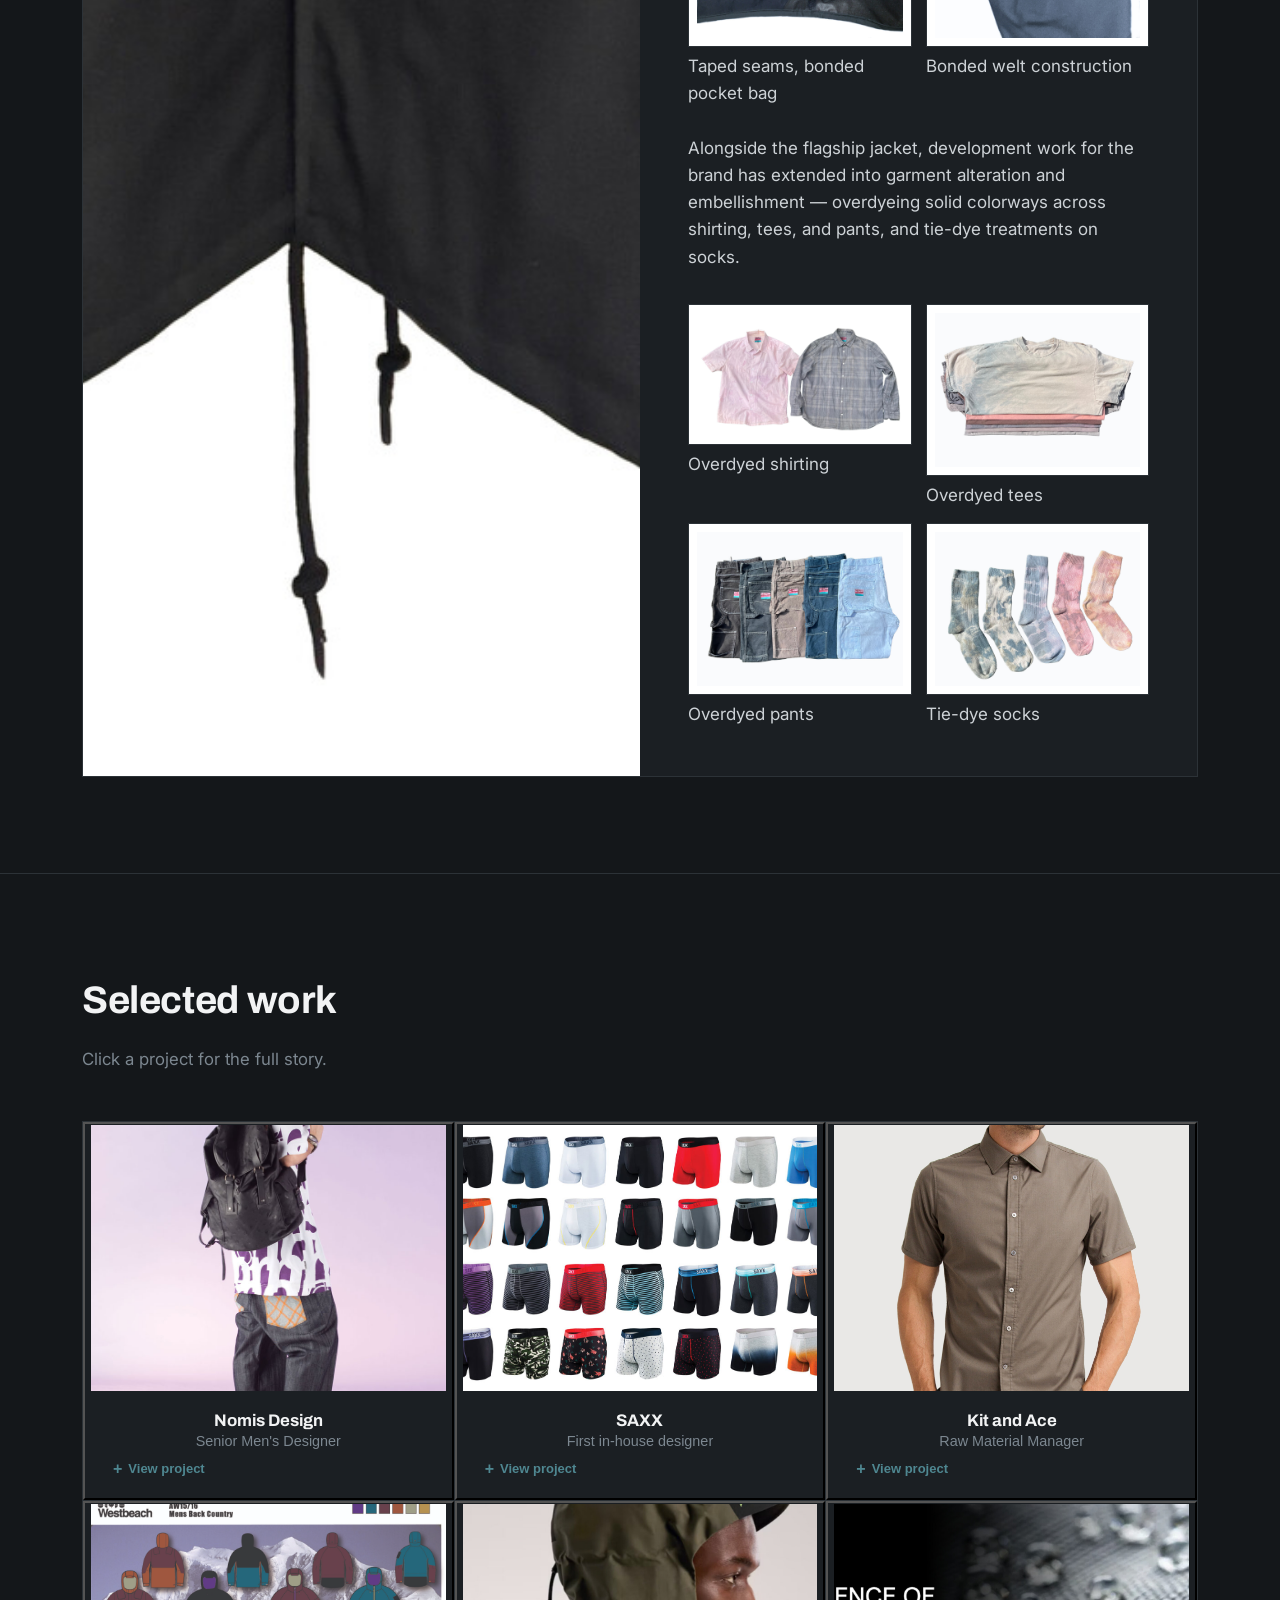
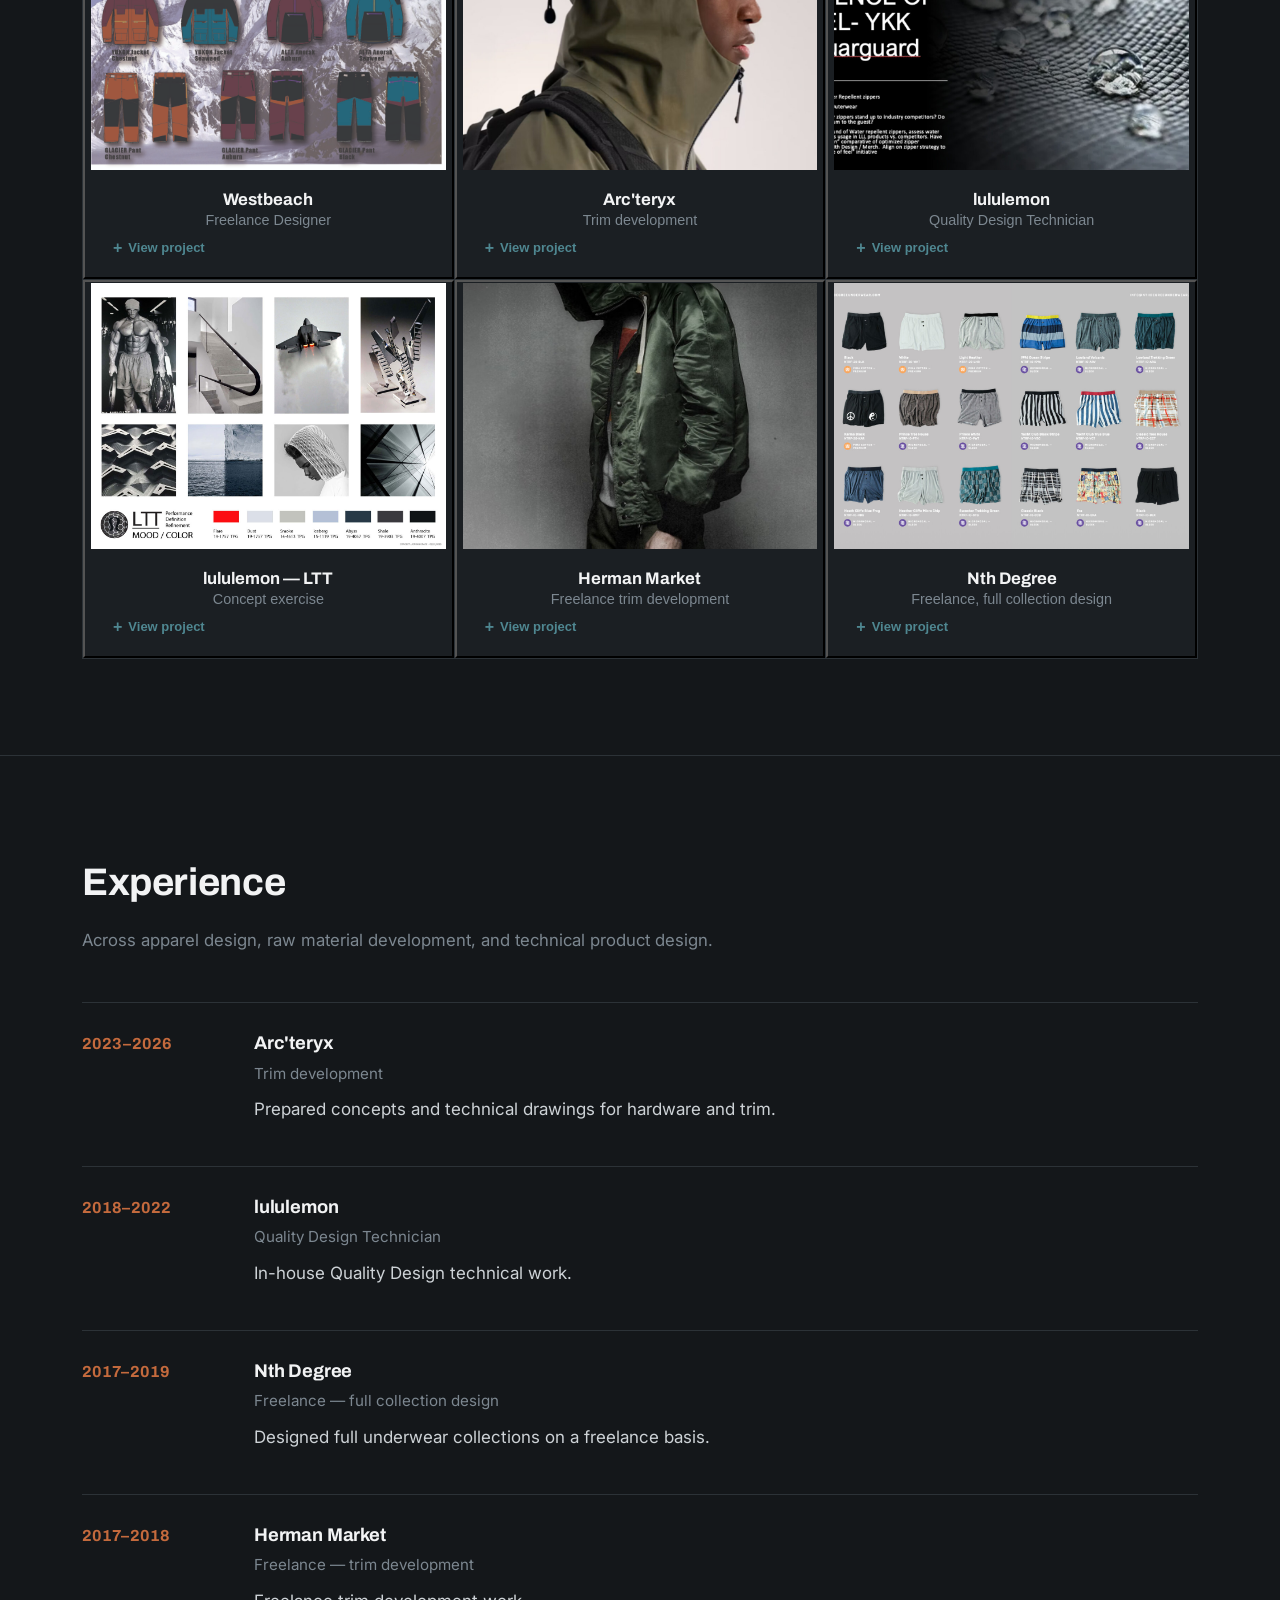
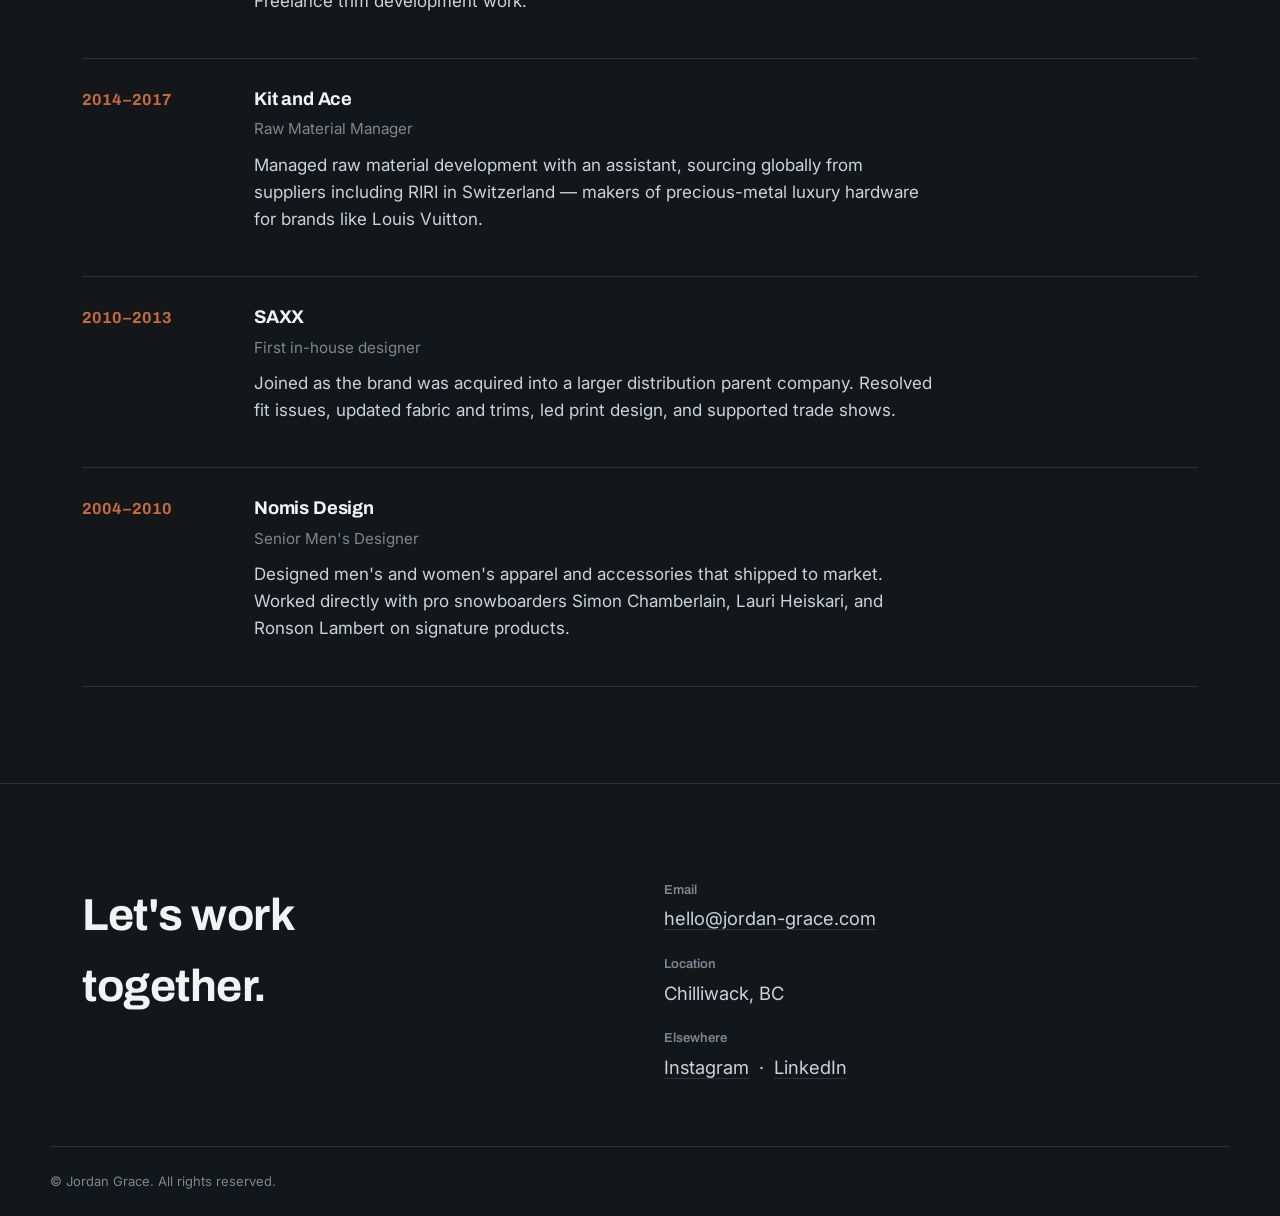
==== commit 1335a1f9: "Add files via upload" ====
--- a/index.html
+++ b/index.html
@@ -339,45 +339,9 @@
       <div class="project-detail-inner single-col case-study">
         <div class="case-head">
           <h3>Westbeach — AW15/16</h3>
-          <p>Freelance Designer, hired through an existing industry connection for rebranding and collection work. This package covers two full outerwear stories — "Back Country" (YUKON Jacket, ALTA Anorak, GLACIER Pant, and the women's WM-51 Jacket and Spearhead 3/4 Anorak, across multiple colorways) and "Classic" (M51 Jacket, Bateman Anorak) — plus original woven patch/badge concepts for the brand.</p>
-          <p>A full technical and brand design package built independently for a client, from concept through color, construction, and trim.</p>
-          <div class="tags"><span>Technical design</span><span>Freelance</span><span>Outerwear</span><span>Brand identity</span></div>
-        </div>
-
-        <div class="garment-showcase">
-          <h4>Back Country — YUKON Jacket, six colorways</h4>
-          <div class="garment-row">
-            <div class="garment-item">
-              <img src="images/westbeach/garments/chestnut.png" alt="YUKON Jacket, Chestnut colorway" />
-              <div class="g-name">Chestnut</div>
-              <div class="g-color"><span class="dot" style="background:#923719;"></span><span class="dot" style="background:#411735;"></span></div>
-            </div>
-            <div class="garment-item">
-              <img src="images/westbeach/garments/seaweed.png" alt="YUKON Jacket, Seaweed colorway" />
-              <div class="g-name">Seaweed</div>
-              <div class="g-color"><span class="dot" style="background:#196684;"></span><span class="dot" style="background:#0a0a0a;"></span></div>
-            </div>
-            <div class="garment-item">
-              <img src="images/westbeach/garments/sandman.png" alt="YUKON Jacket, Sandman colorway" />
-              <div class="g-name">Sandman</div>
-              <div class="g-color"><span class="dot" style="background:#b0922d;"></span><span class="dot" style="background:#411735;"></span></div>
-            </div>
-            <div class="garment-item">
-              <img src="images/westbeach/garments/black.png" alt="YUKON Jacket, Black colorway" />
-              <div class="g-name">Black</div>
-              <div class="g-color"><span class="dot" style="background:#0a0a0a;"></span><span class="dot" style="background:#411735;"></span></div>
-            </div>
-            <div class="garment-item">
-              <img src="images/westbeach/garments/auburn.png" alt="YUKON Jacket, Auburn colorway" />
-              <div class="g-name">Auburn</div>
-              <div class="g-color"><span class="dot" style="background:#411735;"></span><span class="dot" style="background:#9aad7f;"></span></div>
-            </div>
-            <div class="garment-item">
-              <img src="images/westbeach/garments/clay.png" alt="YUKON Jacket, Clay colorway" />
-              <div class="g-name">Clay</div>
-              <div class="g-color"><span class="dot" style="background:#9aad7f;"></span><span class="dot" style="background:#196684;"></span></div>
-            </div>
-          </div>
+          <p>Freelance Designer, hired through an existing industry connection for rebranding and collection work. Back Country outerwear for both men's and women's lines — YUKON Jacket, ALTA Anorak, GLACIER Pant, WM-51 Jacket, and Spearhead 3/4 Anorak, across multiple colorways.</p>
+          <p>A full technical design package built independently for a client, from concept through color and construction.</p>
+          <div class="tags"><span>Technical design</span><span>Freelance</span><span>Outerwear</span></div>
         </div>
 
         <div class="boards">
@@ -388,20 +352,6 @@
           <div>
             <div class="board-frame"><img src="images/westbeach/womens-backcountry-hd.jpg" alt="Westbeach AW15/16 Women's Back Country technical spec board" /></div>
             <div class="board-caption">Women's Back Country — WM-51 Jacket, Spearhead 3/4 Anorak</div>
-          </div>
-        </div>
-
-        <div class="boards" style="margin-top: 24px;">
-          <div>
-            <div class="board-frame"><img src="images/westbeach/classic-hd.jpg" alt="Westbeach AW15/16 Classic flats" /></div>
-            <div class="board-caption">Classic — M51 Jacket, Bateman Anorak</div>
-          </div>
-        </div>
-
-        <div class="badge-row">
-          <div>
-            <div class="board-frame"><img src="images/westbeach/badge.jpg" alt="Westbeach woven patch badge concepts" /></div>
-            <div class="board-caption" style="text-align:center;">Woven patch / badge concepts</div>
           </div>
         </div>
       </div>
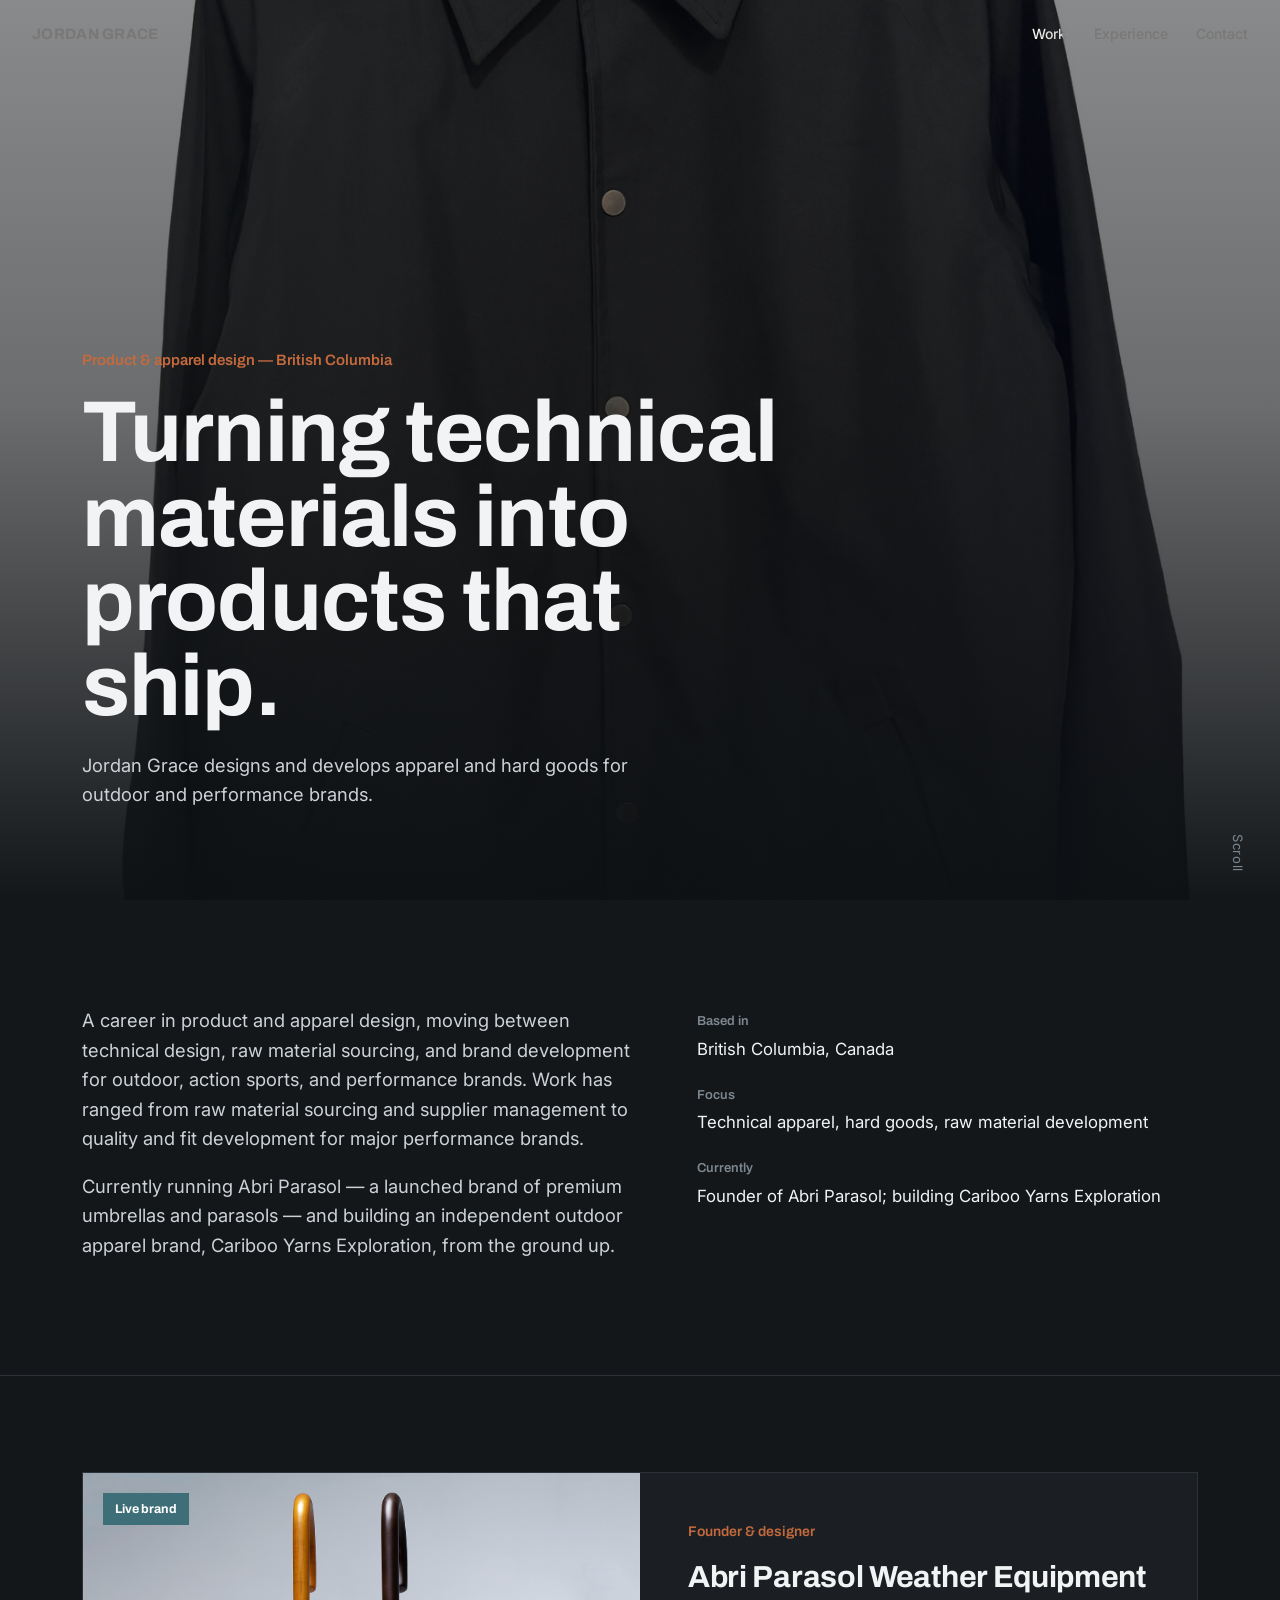
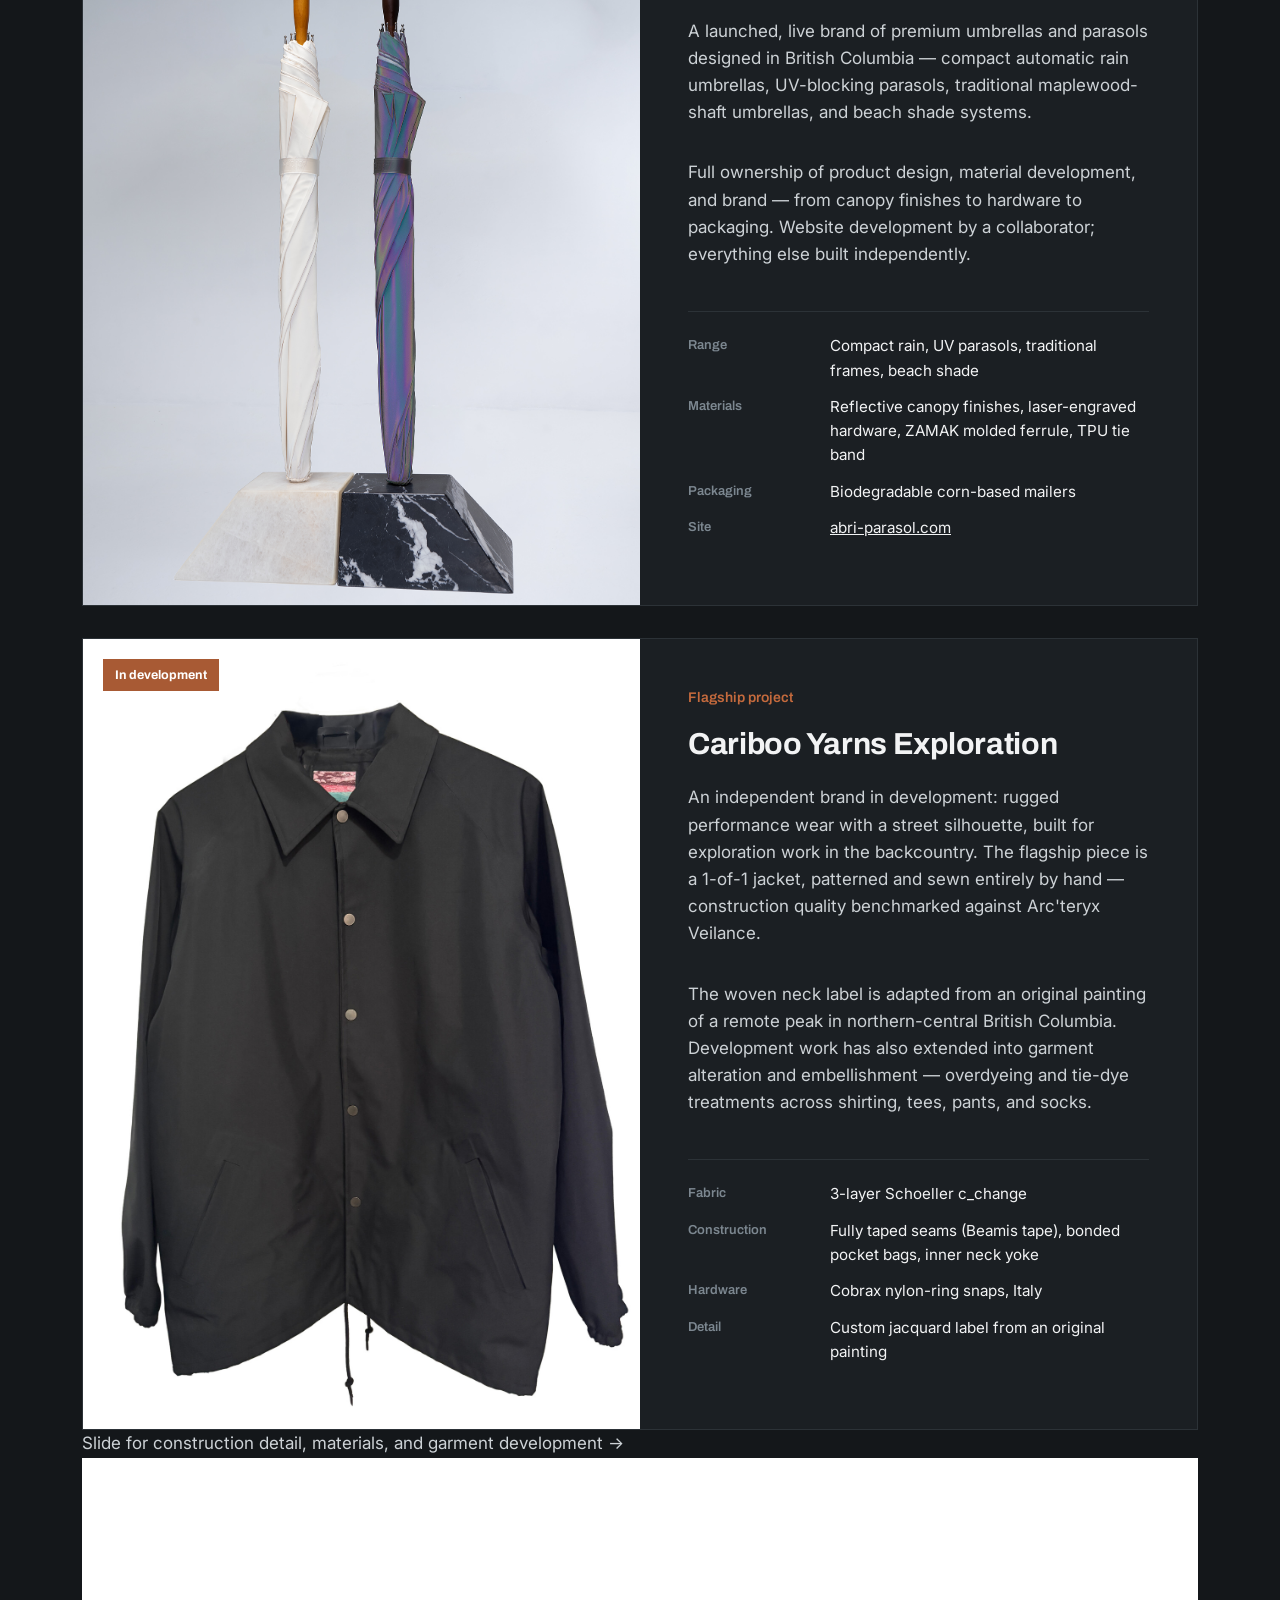
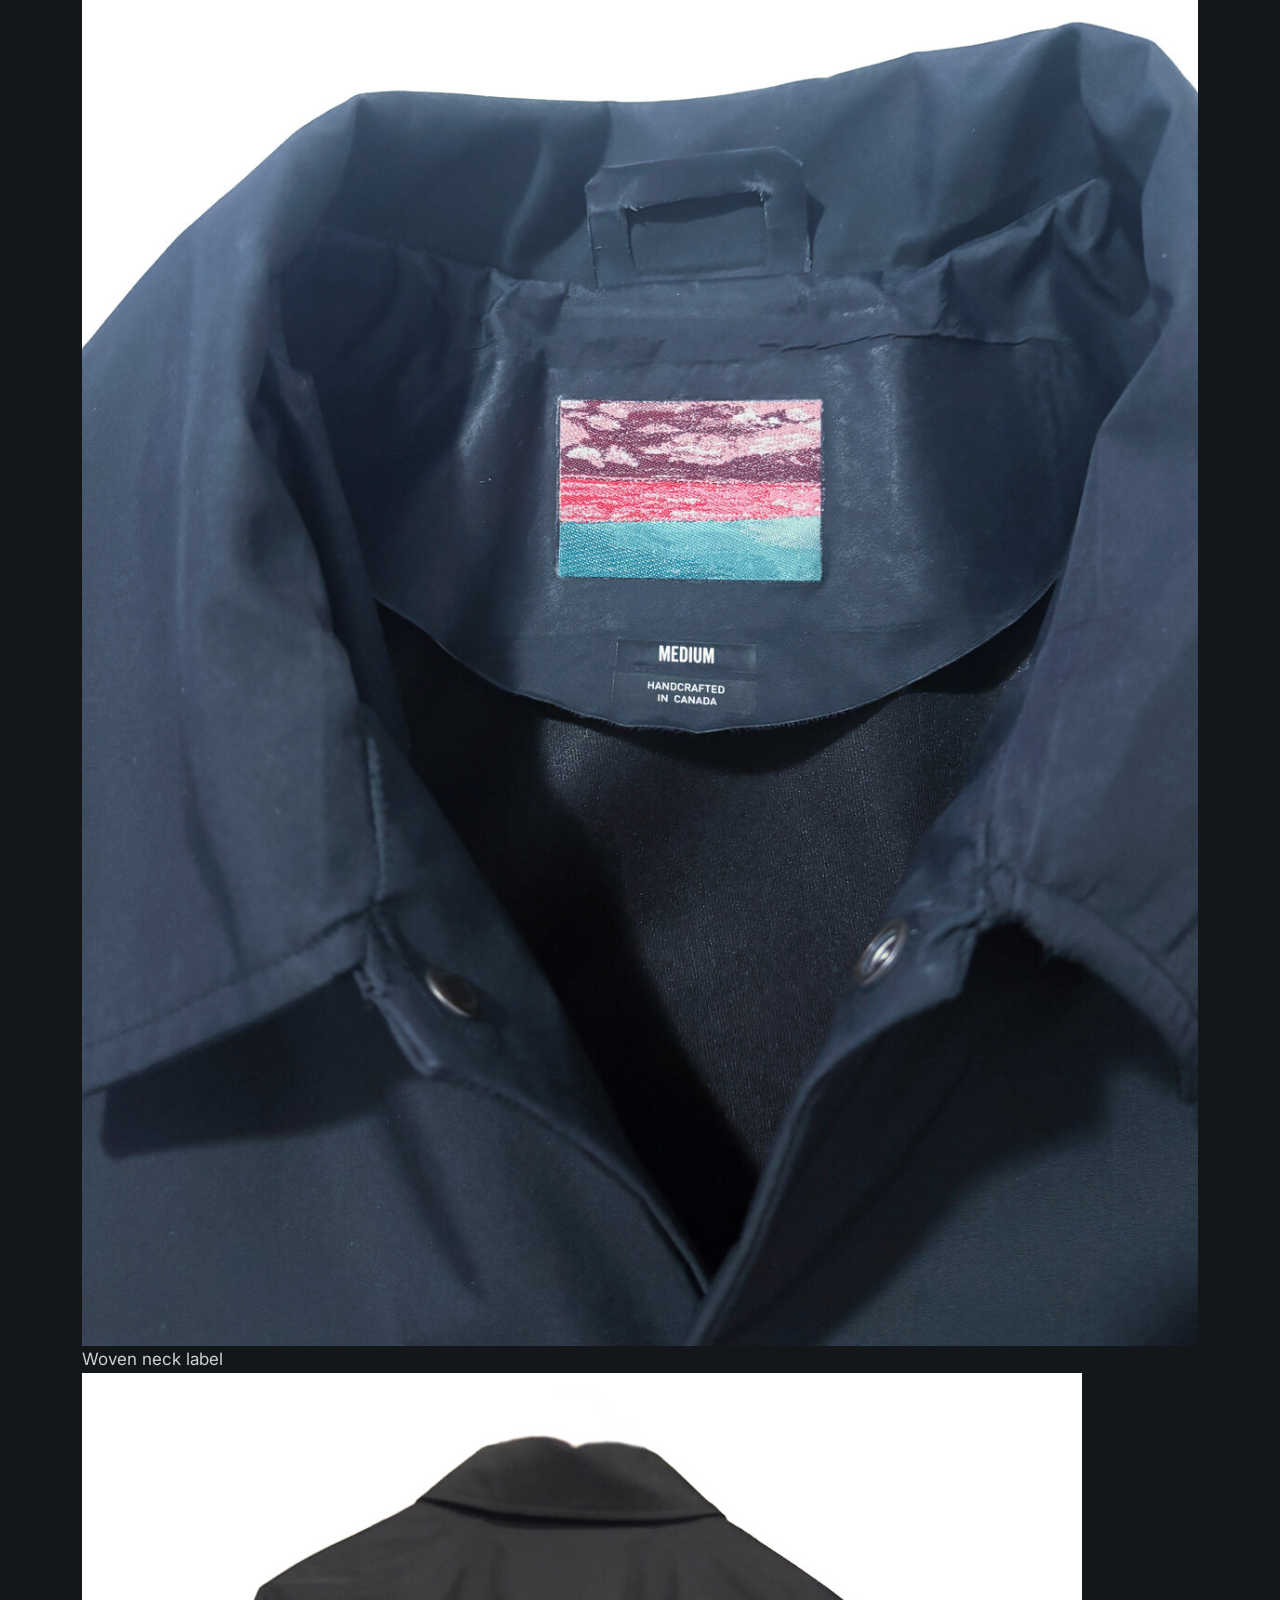
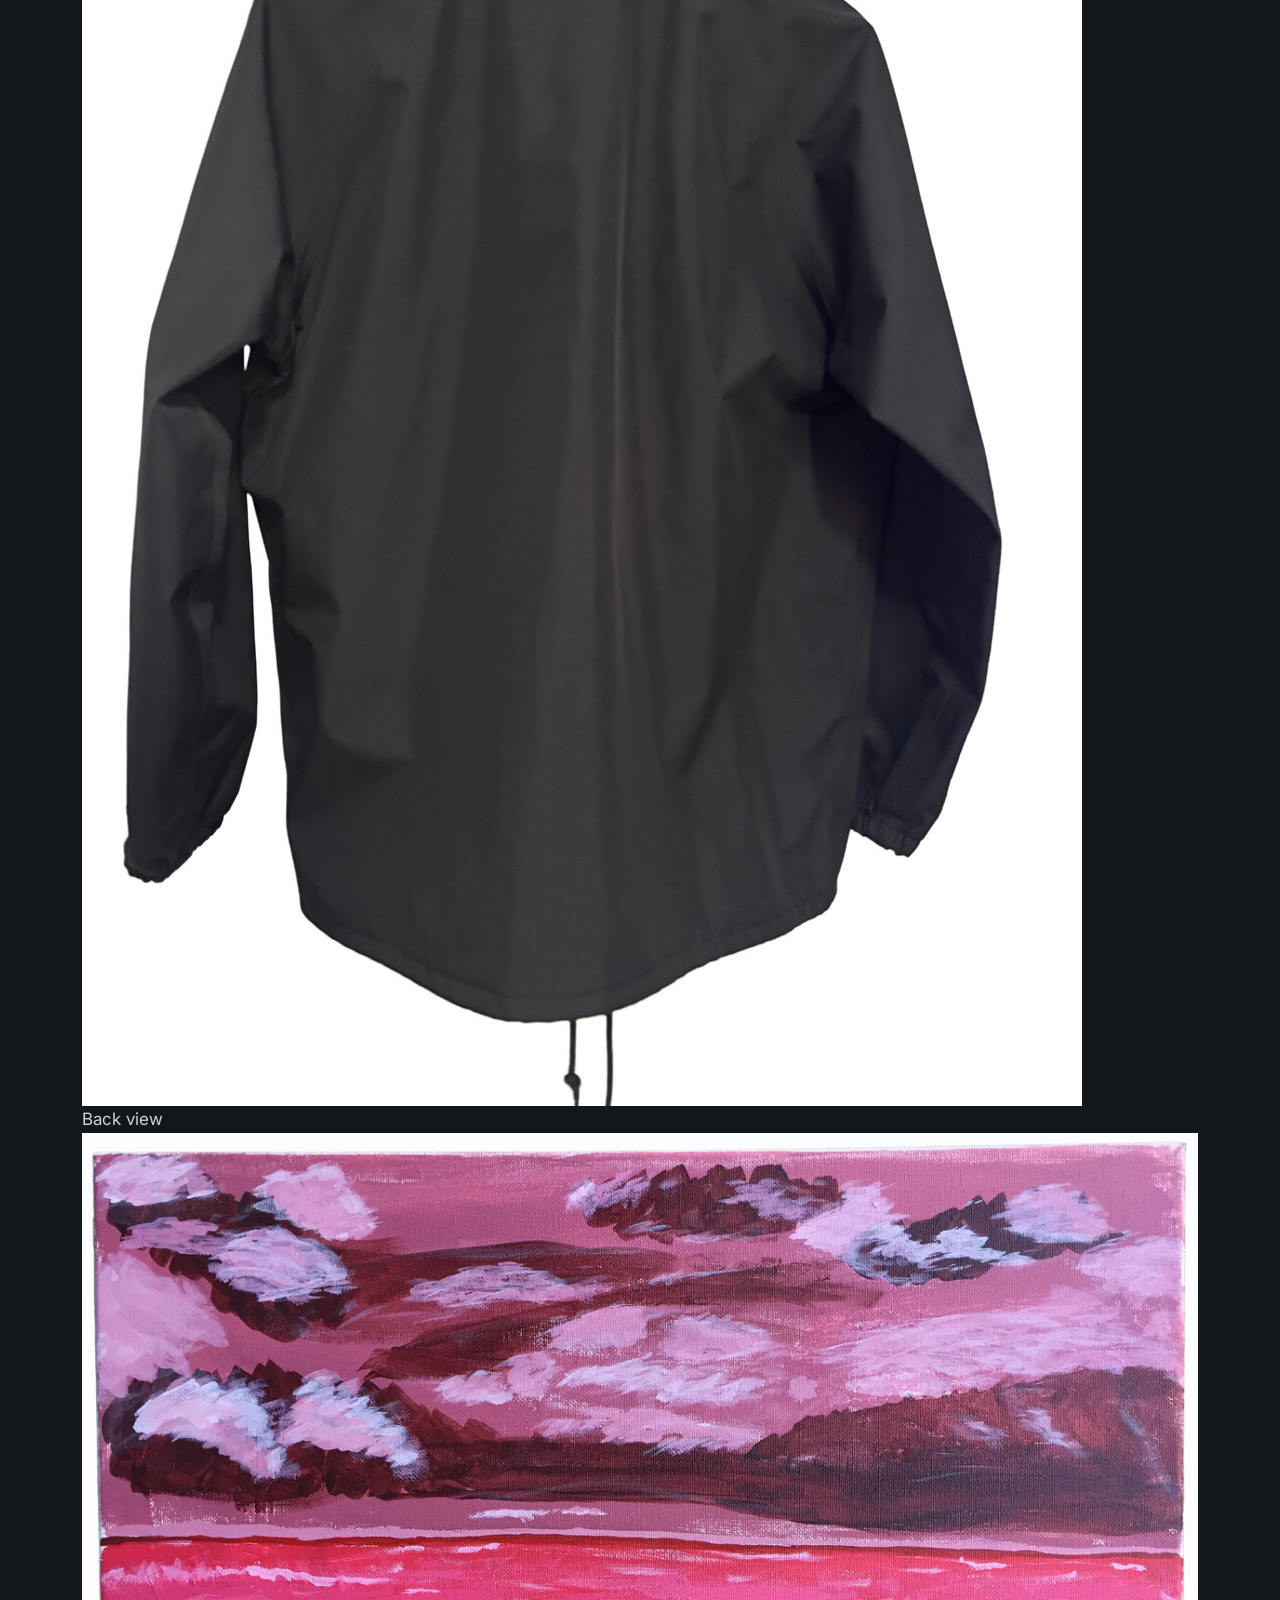
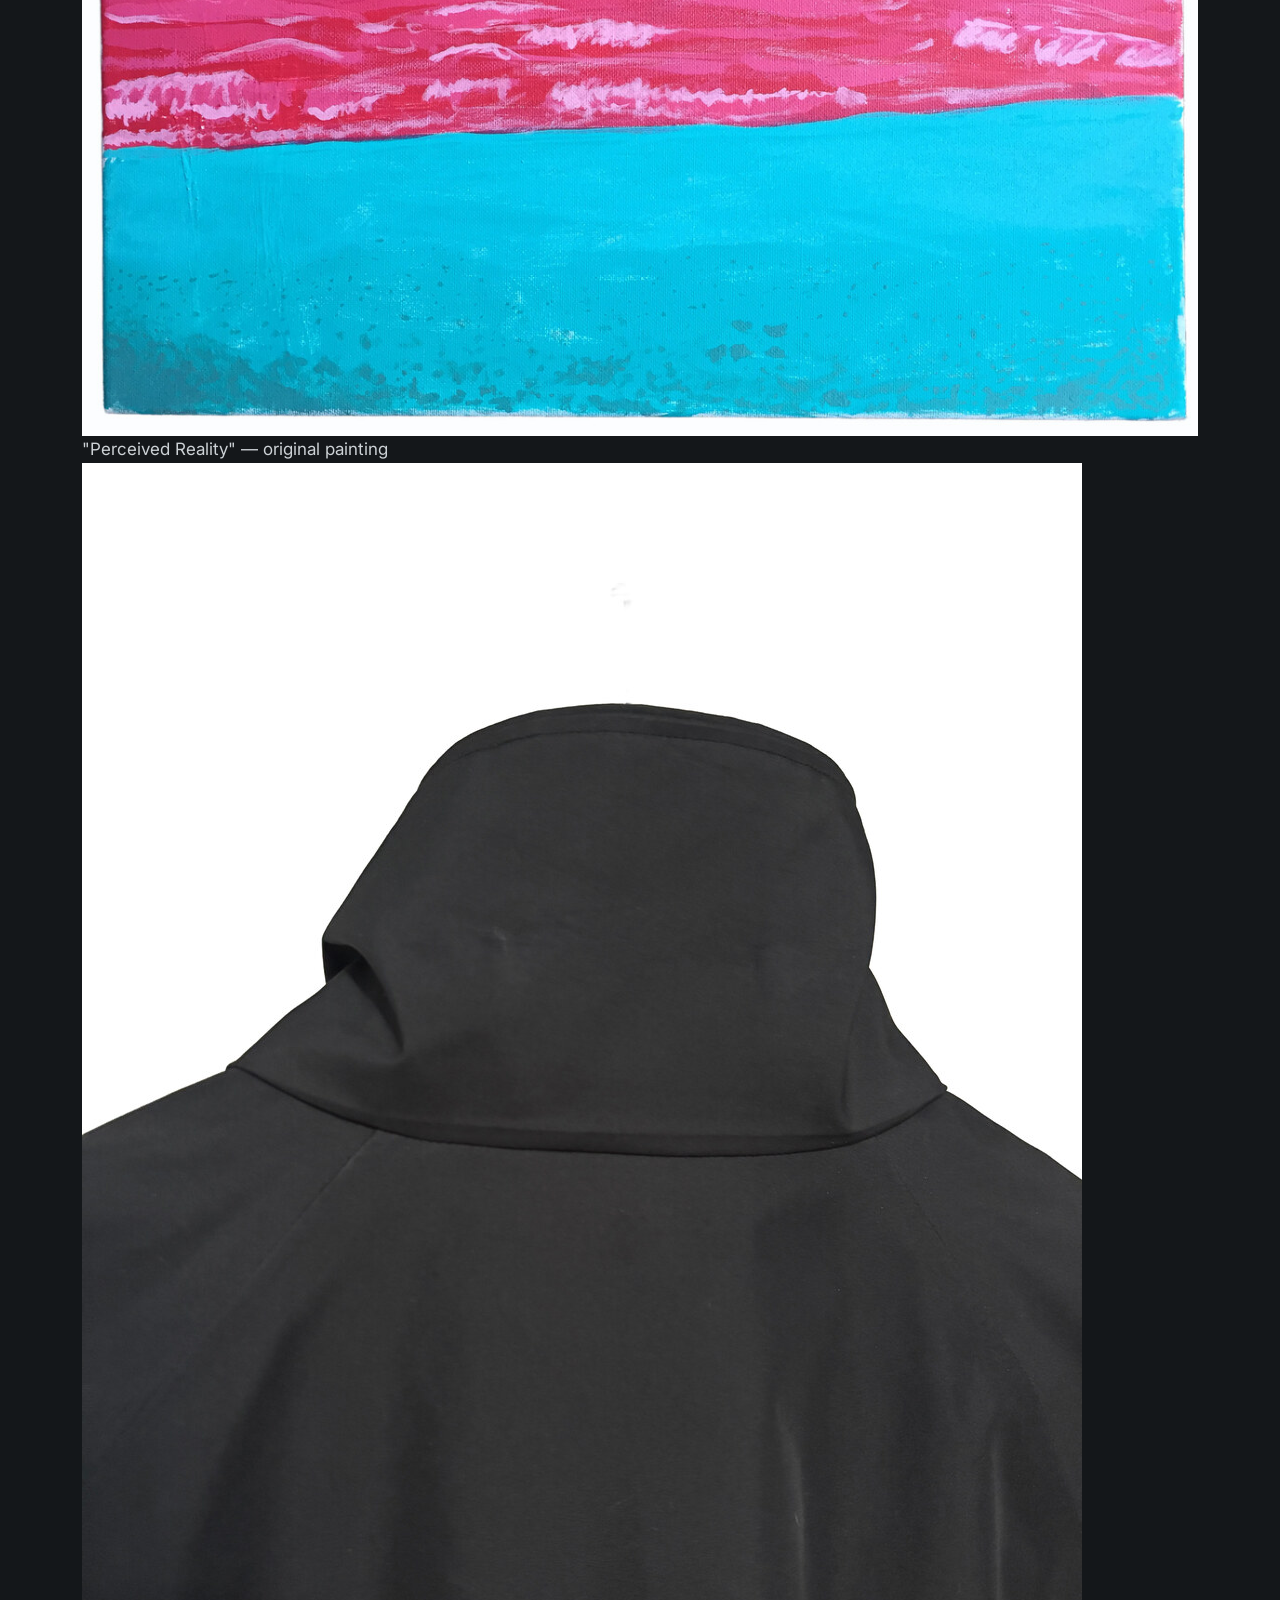
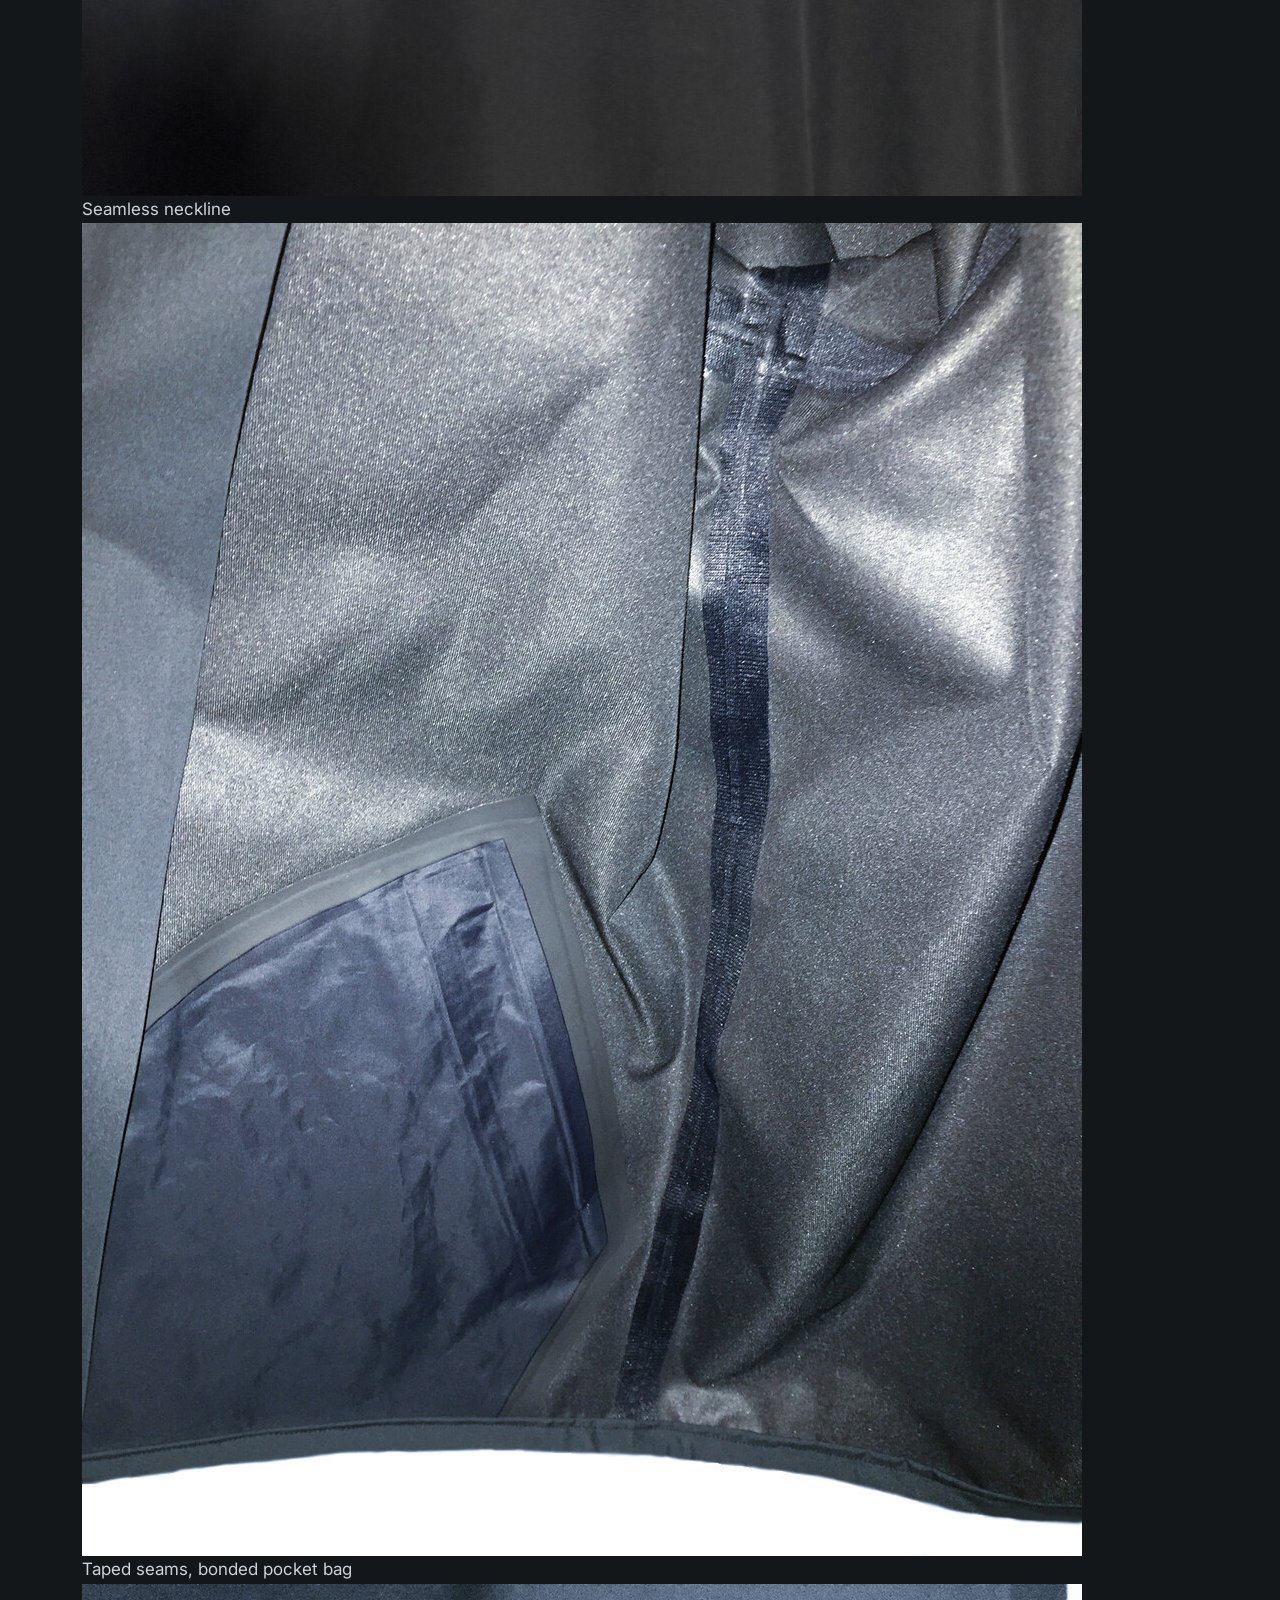
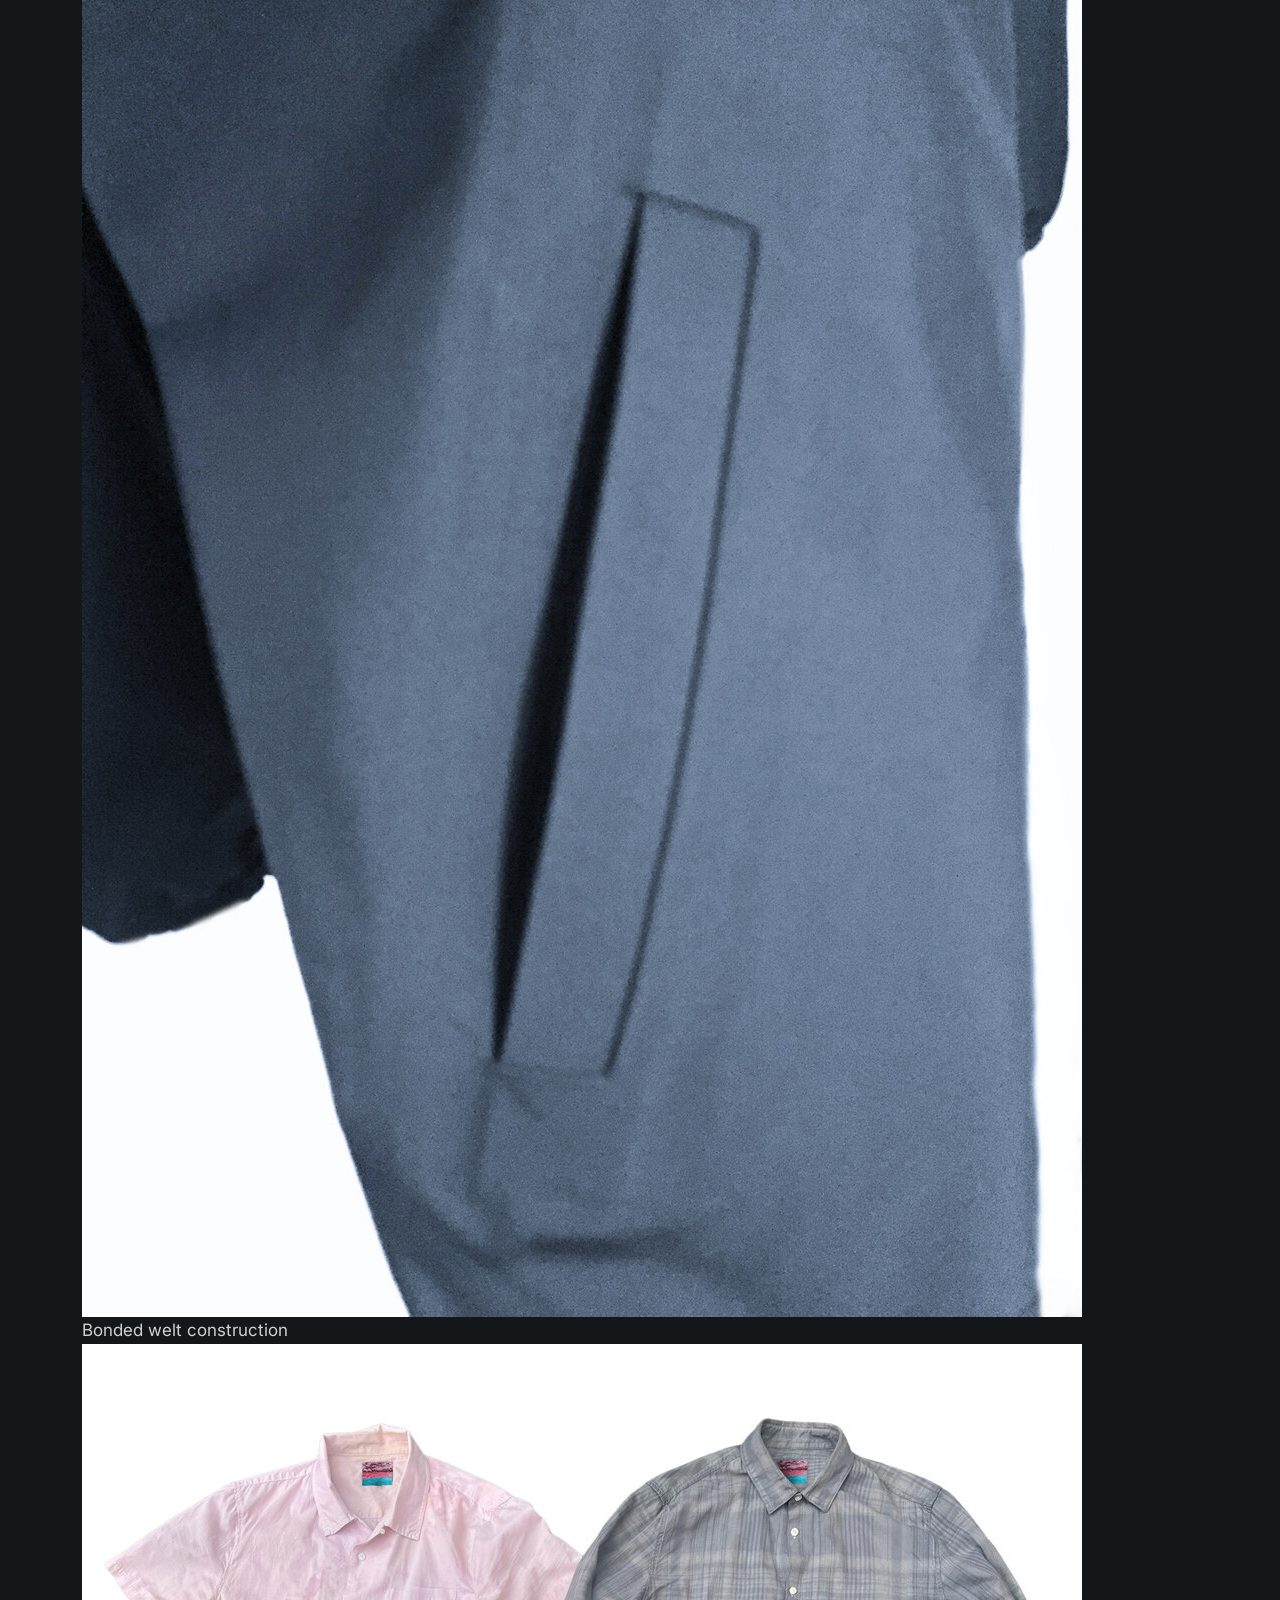
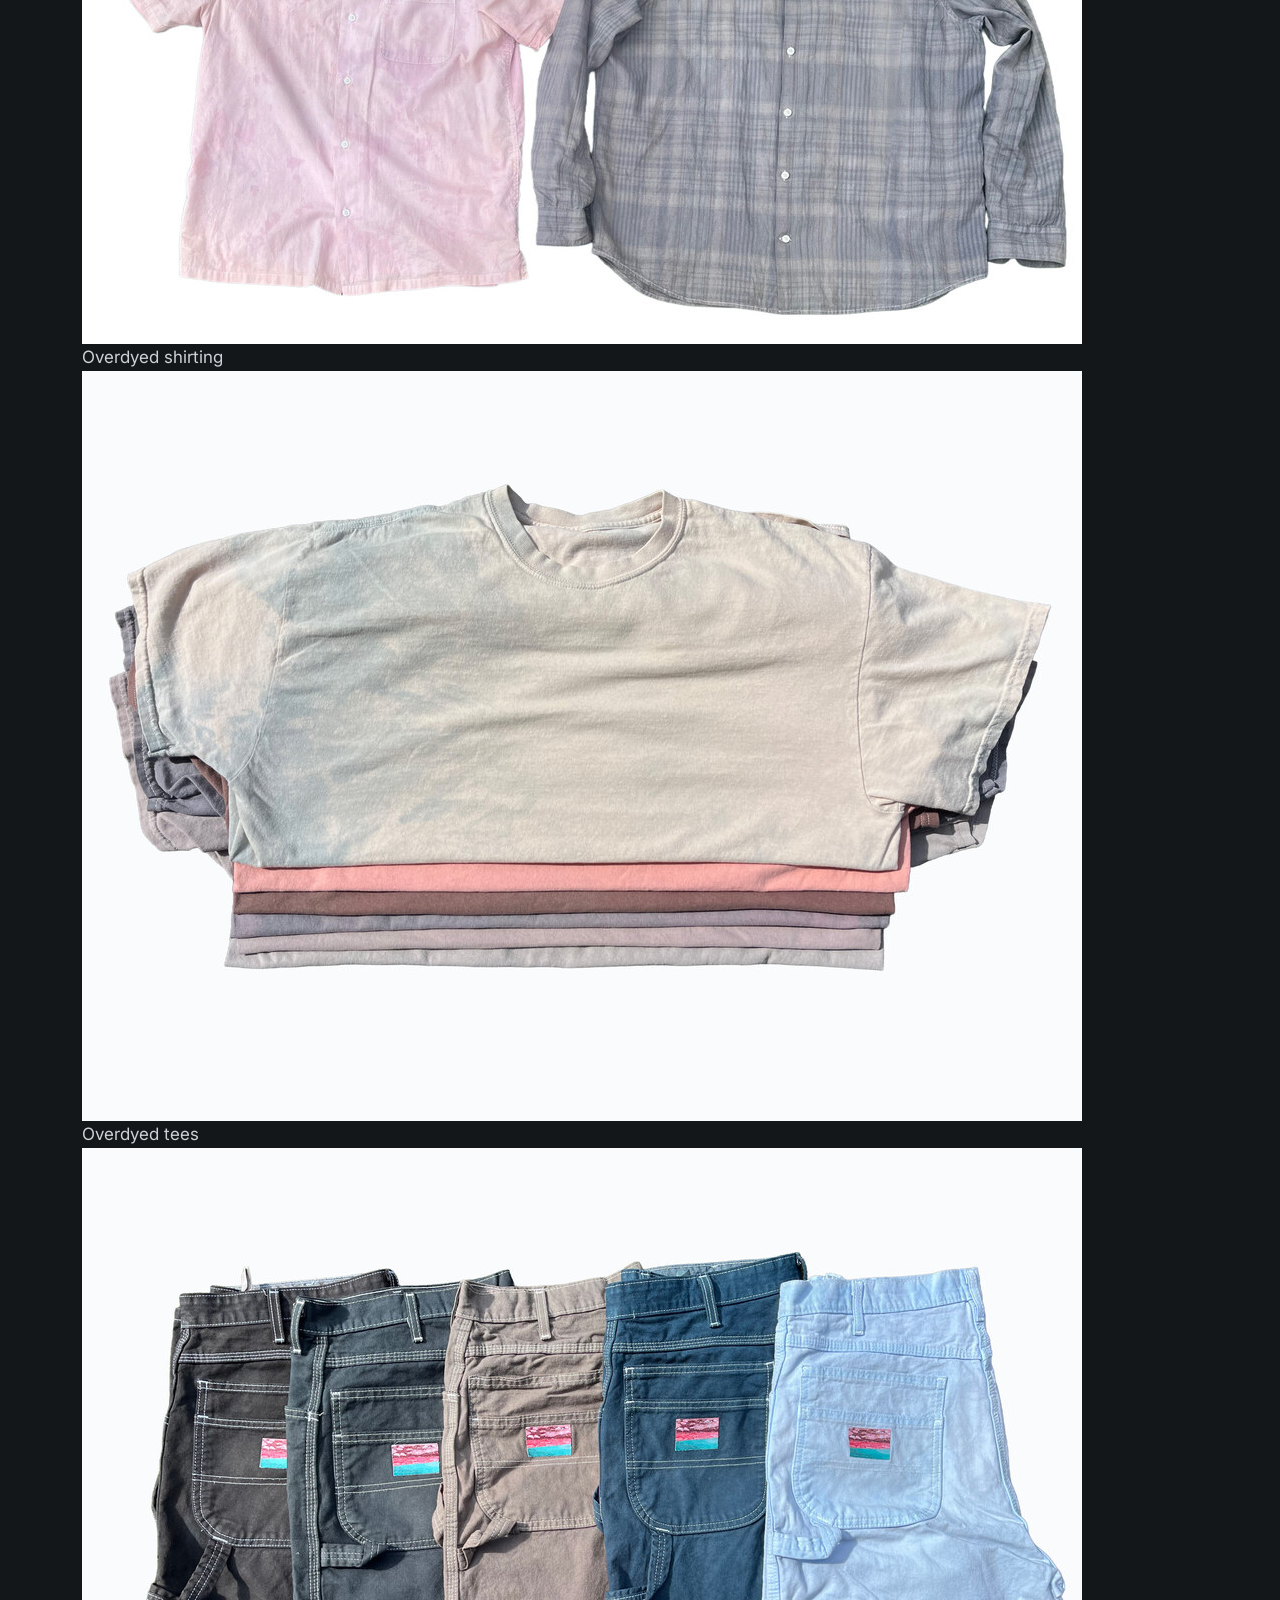
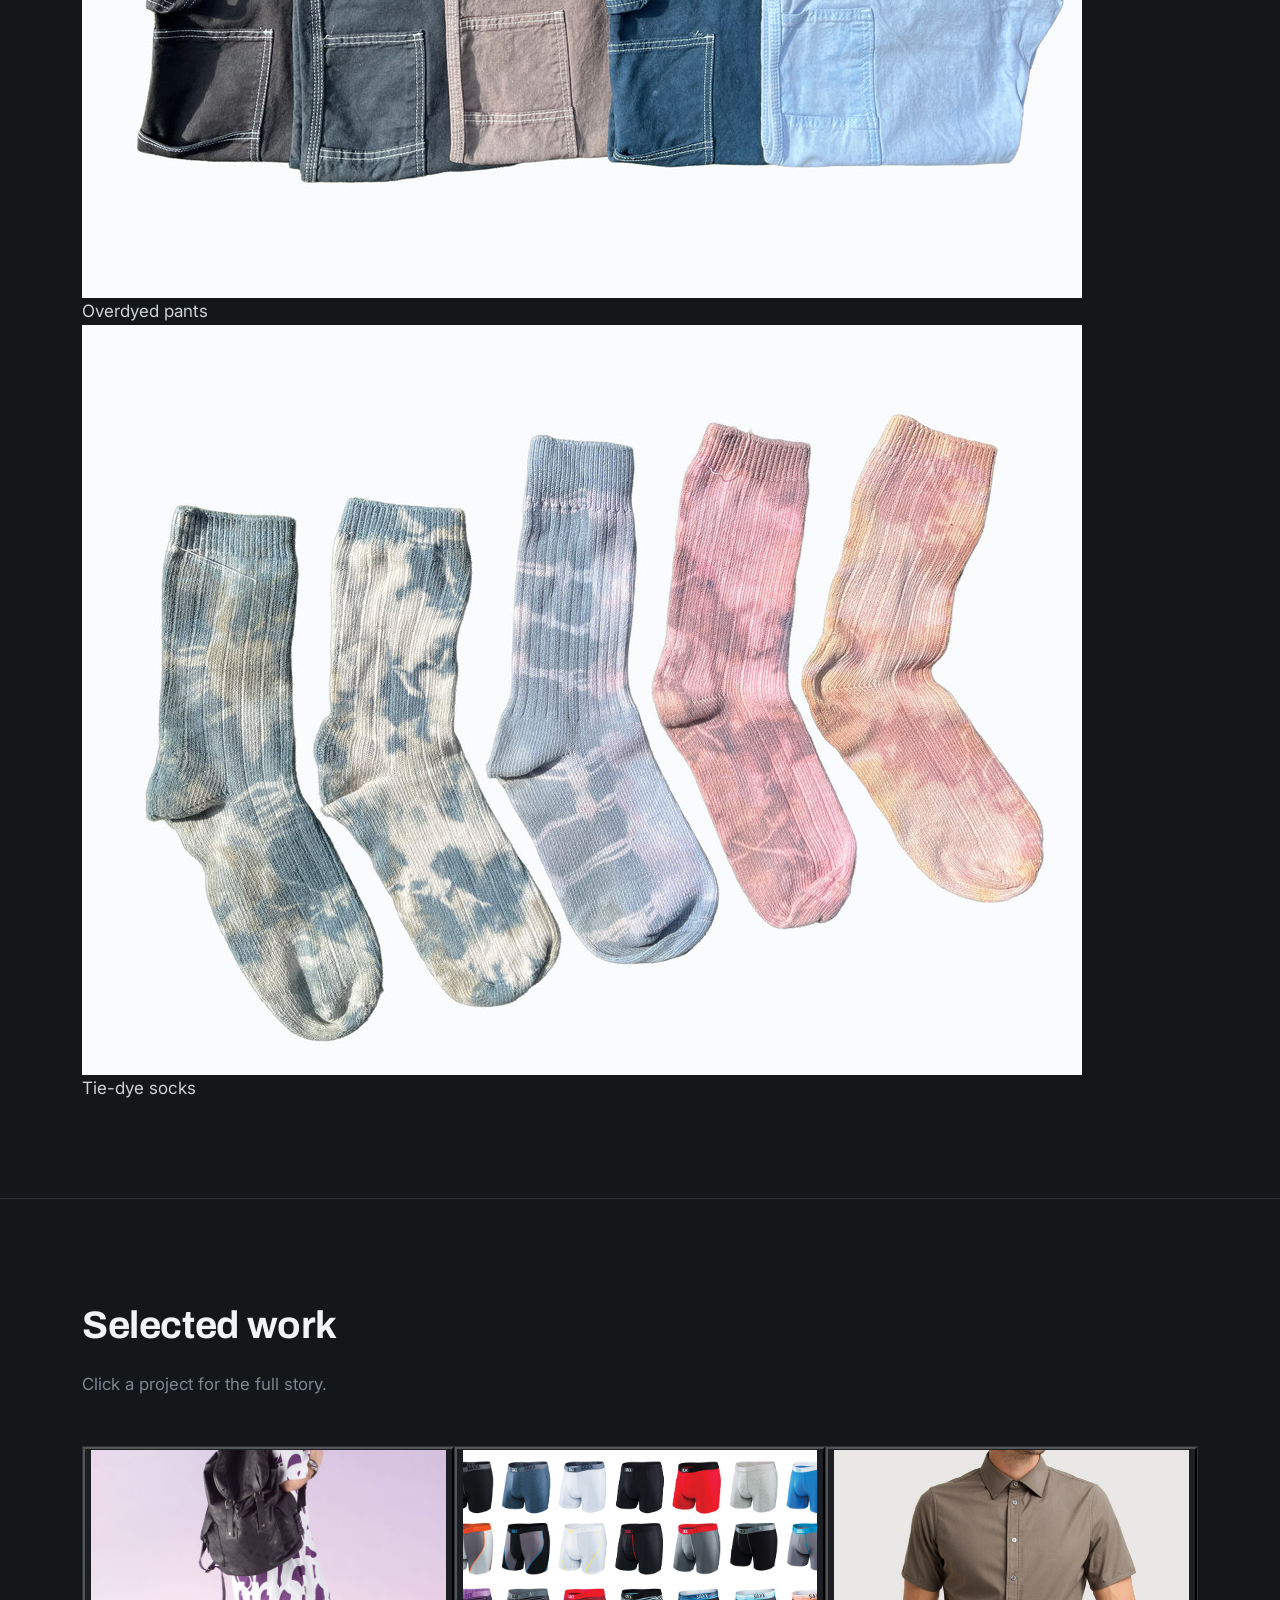
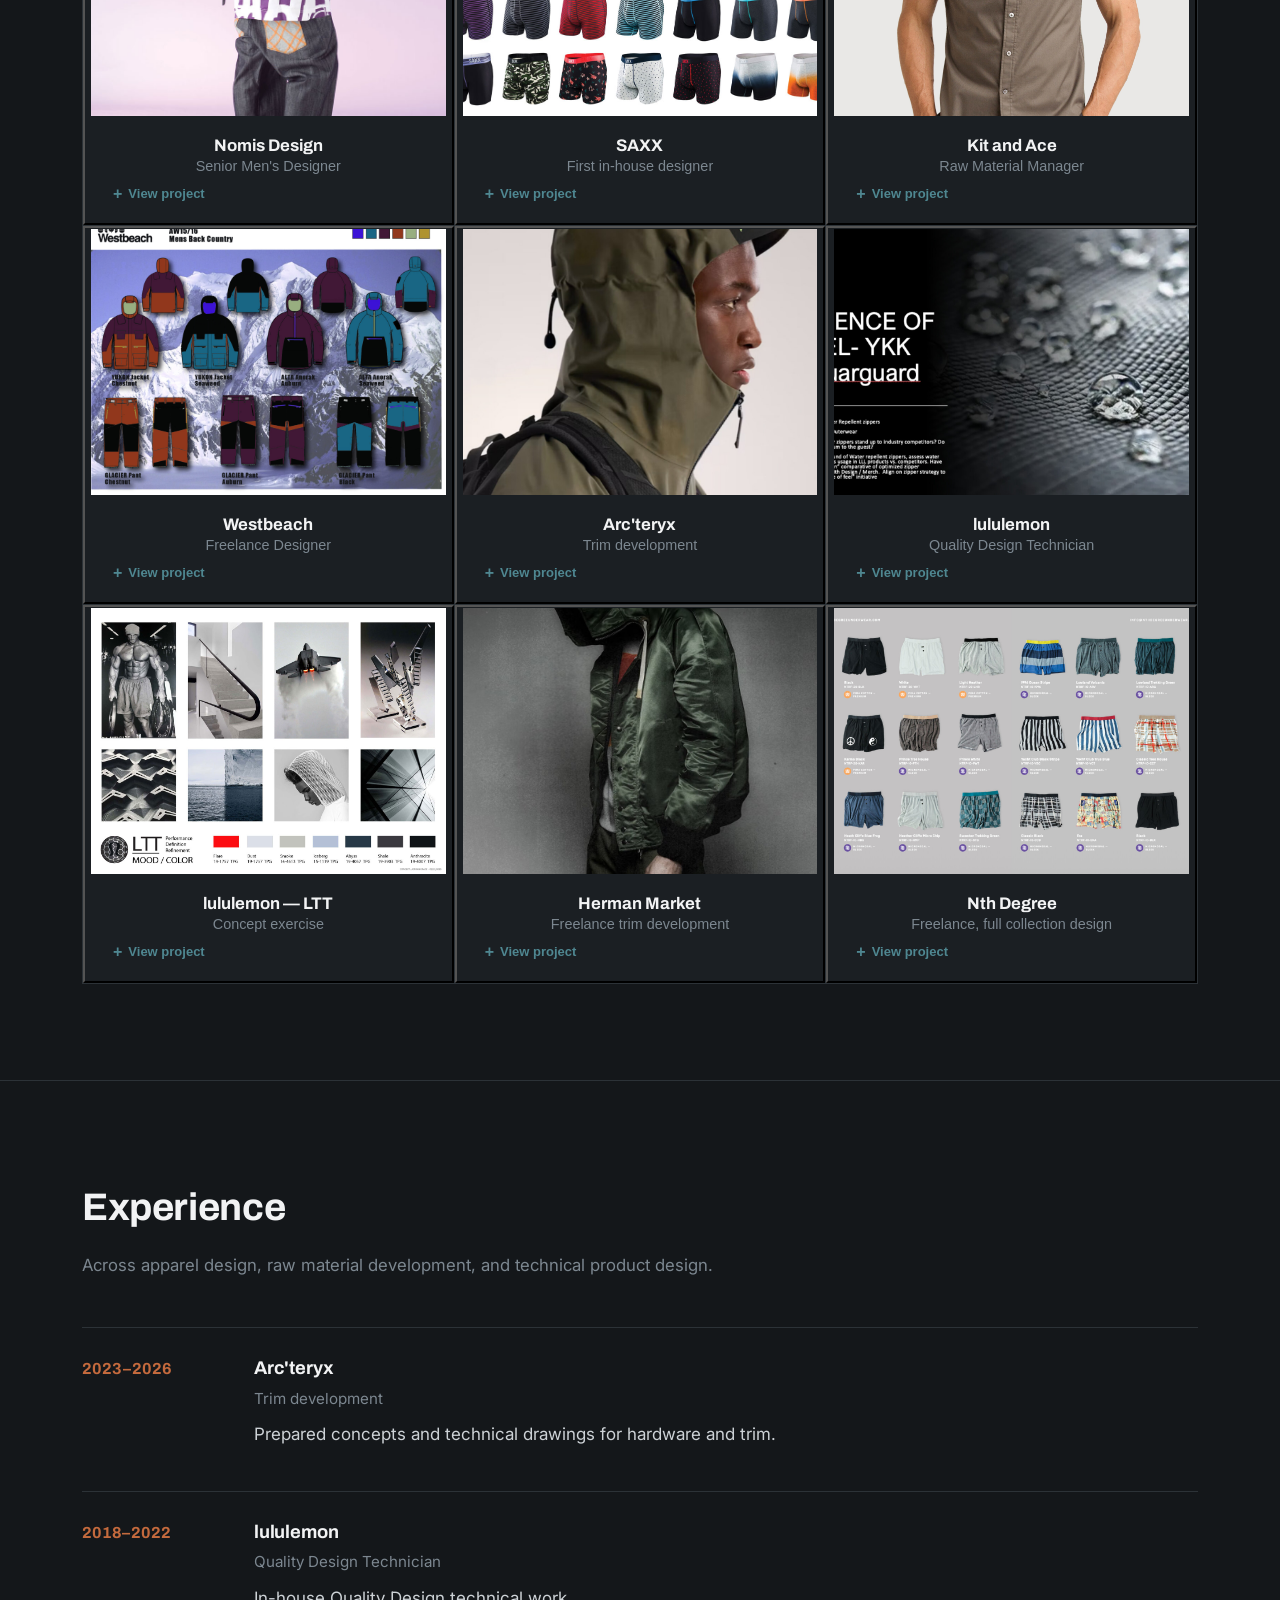
==== commit 54d315e9: "Add files via upload" ====
--- a/index.html
+++ b/index.html
@@ -84,55 +84,58 @@
         <span class="eyebrow">Flagship project</span>
         <h3>Cariboo Yarns Exploration</h3>
         <p>An independent brand in development: rugged performance wear with a street silhouette, built for exploration work in the backcountry. The flagship piece is a 1-of-1 jacket, patterned and sewn entirely by hand — construction quality benchmarked against Arc'teryx Veilance.</p>
-        <p>The woven neck label is adapted from an original painting of a remote peak in northern-central British Columbia.</p>
+        <p>The woven neck label is adapted from an original painting of a remote peak in northern-central British Columbia. Development work has also extended into garment alteration and embellishment — overdyeing and tie-dye treatments across shirting, tees, pants, and socks.</p>
         <dl class="spec-list">
           <div><dt>Fabric</dt><dd>3-layer Schoeller c_change</dd></div>
           <div><dt>Construction</dt><dd>Fully taped seams (Beamis tape), bonded pocket bags, inner neck yoke</dd></div>
           <div><dt>Hardware</dt><dd>Cobrax nylon-ring snaps, Italy</dd></div>
           <div><dt>Detail</dt><dd>Custom jacquard label from an original painting</dd></div>
         </dl>
-        <img src="images/cby/label-detail.jpg" alt="Close-up of the custom jacquard woven neck label" style="margin-top: 20px; border: 1px solid var(--line);" />
-
-        <div style="background:#fff; padding:8px; border:1px solid var(--line); margin-top: 20px;"><img src="images/cby/jacket-back.jpg" alt="Self-made 1-of-1 technical jacket, Cariboo Yarns Exploration, back" /></div>
-        <div class="board-caption" style="margin-top:6px;">Back view</div>
-
-        <div style="display:grid; grid-template-columns: 1fr 1fr; gap: 14px; margin-top: 20px;">
-          <div>
-            <div style="background:#fff; padding:8px; border:1px solid var(--line);"><img src="images/cby/painting.jpg" alt="Original painting, Perceived Reality, source for the woven label" /></div>
-            <div class="board-caption" style="margin-top:6px;">"Perceived Reality" — original painting</div>
-          </div>
-          <div>
-            <div style="background:#fff; padding:8px; border:1px solid var(--line);"><img src="images/cby/collar-construction.jpg" alt="Neck yoke and collar construction detail" /></div>
-            <div class="board-caption" style="margin-top:6px;">Seamless neckline</div>
-          </div>
-          <div>
-            <div style="background:#fff; padding:8px; border:1px solid var(--line);"><img src="images/cby/inside-construction.jpg" alt="Taped seams and bonded pocket bag, interior detail" /></div>
-            <div class="board-caption" style="margin-top:6px;">Taped seams, bonded pocket bag</div>
-          </div>
-          <div>
-            <div style="background:#fff; padding:8px; border:1px solid var(--line);"><img src="images/cby/pocket-construction.jpg" alt="Welt pocket construction detail" /></div>
-            <div class="board-caption" style="margin-top:6px;">Bonded welt construction</div>
-          </div>
-        </div>
-
-        <p style="margin-top: 28px;">Alongside the flagship jacket, development work for the brand has extended into garment alteration and embellishment — overdyeing solid colorways across shirting, tees, and pants, and tie-dye treatments on socks.</p>
-        <div style="display:grid; grid-template-columns: 1fr 1fr; gap: 14px; margin-top: 16px;">
-          <div>
-            <div style="background:#fff; padding:8px; border:1px solid var(--line);"><img src="images/cby/overdyed-shirts.jpg" alt="Overdyed shirts, solid colorways" /></div>
-            <div class="board-caption" style="margin-top:6px;">Overdyed shirting</div>
-          </div>
-          <div>
-            <div style="background:#fff; padding:8px; border:1px solid var(--line);"><img src="images/cby/overdyed-tees.jpg" alt="Overdyed t-shirts, solid colorways" /></div>
-            <div class="board-caption" style="margin-top:6px;">Overdyed tees</div>
-          </div>
-          <div>
-            <div style="background:#fff; padding:8px; border:1px solid var(--line);"><img src="images/cby/overdyed-pants.jpg" alt="Overdyed pants, solid colorways" /></div>
-            <div class="board-caption" style="margin-top:6px;">Overdyed pants</div>
-          </div>
-          <div>
-            <div style="background:#fff; padding:8px; border:1px solid var(--line);"><img src="images/cby/overdyed-socks.jpg" alt="Tie-dye socks" /></div>
-            <div class="board-caption" style="margin-top:6px;">Tie-dye socks</div>
-          </div>
+      </div>
+    </div>
+
+    <div class="hscroll-wrap">
+      <div class="hscroll-label">Slide for construction detail, materials, and garment development →</div>
+      <div class="hscroll">
+        <div class="hscroll-item">
+          <div class="frame"><img src="images/cby/label-detail.jpg" alt="Close-up of the custom jacquard woven neck label" /></div>
+          <div class="cap">Woven neck label</div>
+        </div>
+        <div class="hscroll-item">
+          <div class="frame"><img src="images/cby/jacket-back.jpg" alt="Self-made 1-of-1 technical jacket, Cariboo Yarns Exploration, back" /></div>
+          <div class="cap">Back view</div>
+        </div>
+        <div class="hscroll-item">
+          <div class="frame"><img src="images/cby/painting.jpg" alt="Original painting, Perceived Reality, source for the woven label" /></div>
+          <div class="cap">"Perceived Reality" — original painting</div>
+        </div>
+        <div class="hscroll-item">
+          <div class="frame"><img src="images/cby/collar-construction.jpg" alt="Neck yoke and collar construction detail" /></div>
+          <div class="cap">Seamless neckline</div>
+        </div>
+        <div class="hscroll-item">
+          <div class="frame"><img src="images/cby/inside-construction.jpg" alt="Taped seams and bonded pocket bag, interior detail" /></div>
+          <div class="cap">Taped seams, bonded pocket bag</div>
+        </div>
+        <div class="hscroll-item">
+          <div class="frame"><img src="images/cby/pocket-construction.jpg" alt="Welt pocket construction detail" /></div>
+          <div class="cap">Bonded welt construction</div>
+        </div>
+        <div class="hscroll-item">
+          <div class="frame"><img src="images/cby/overdyed-shirts.jpg" alt="Overdyed shirts, solid colorways" /></div>
+          <div class="cap">Overdyed shirting</div>
+        </div>
+        <div class="hscroll-item">
+          <div class="frame"><img src="images/cby/overdyed-tees.jpg" alt="Overdyed t-shirts, solid colorways" /></div>
+          <div class="cap">Overdyed tees</div>
+        </div>
+        <div class="hscroll-item">
+          <div class="frame"><img src="images/cby/overdyed-pants.jpg" alt="Overdyed pants, solid colorways" /></div>
+          <div class="cap">Overdyed pants</div>
+        </div>
+        <div class="hscroll-item">
+          <div class="frame"><img src="images/cby/overdyed-socks.jpg" alt="Tie-dye socks" /></div>
+          <div class="cap">Tie-dye socks</div>
         </div>
       </div>
     </div>
@@ -339,9 +342,9 @@
       <div class="project-detail-inner single-col case-study">
         <div class="case-head">
           <h3>Westbeach — AW15/16</h3>
-          <p>Freelance Designer, hired through an existing industry connection for rebranding and collection work. Back Country outerwear for both men's and women's lines — YUKON Jacket, ALTA Anorak, GLACIER Pant, WM-51 Jacket, and Spearhead 3/4 Anorak, across multiple colorways.</p>
-          <p>A full technical design package built independently for a client, from concept through color and construction.</p>
-          <div class="tags"><span>Technical design</span><span>Freelance</span><span>Outerwear</span></div>
+          <p>Freelance Designer, hired through an existing industry connection for rebranding and collection work. Back Country and Classic outerwear for men's and women's lines — YUKON Jacket, ALTA Anorak, GLACIER Pant, WM-51 Jacket, Spearhead 3/4 Anorak, and Prince Anorak, across multiple colorways — plus logo and patchwork concept development for the brand.</p>
+          <p>A full technical and brand design package built independently for a client, from concept through color and construction.</p>
+          <div class="tags"><span>Technical design</span><span>Freelance</span><span>Outerwear</span><span>Brand identity</span></div>
         </div>
 
         <div class="boards">
@@ -352,6 +355,20 @@
           <div>
             <div class="board-frame"><img src="images/westbeach/womens-backcountry-hd.jpg" alt="Westbeach AW15/16 Women's Back Country technical spec board" /></div>
             <div class="board-caption">Women's Back Country — WM-51 Jacket, Spearhead 3/4 Anorak</div>
+          </div>
+        </div>
+
+        <div class="badge-row wide" style="margin-top: 24px;">
+          <div>
+            <div class="board-frame"><img src="images/westbeach/classic-hd.jpg" alt="Westbeach AW15/16 Men's Classic collection technical spec board" /></div>
+            <div class="board-caption" style="text-align:center;">Men's Classic Collection — M51 Jacket, Prince Anorak</div>
+          </div>
+        </div>
+
+        <div class="badge-row wide" style="margin-top: 24px;">
+          <div>
+            <div class="board-frame"><img src="images/westbeach/logo-concepts.jpg" alt="Westbeach logo and patchwork concept development" /></div>
+            <div class="board-caption" style="text-align:center;">Logo & patchwork concept development</div>
           </div>
         </div>
       </div>
@@ -407,7 +424,7 @@
             <div class="board-caption">FLIR infrared imaging, insulation performance analysis</div>
           </div>
         </div>
-        <div class="badge-row">
+        <div class="badge-row wide">
           <div>
             <div class="board-frame"><img src="images/lululemon/science-of-feel-full.jpg" alt="Science of Feel: YKK zipper research, purpose and scope" /></div>
             <div class="board-caption" style="text-align:center;">"Science of Feel: YKK" — zipper materials research</div>
@@ -540,6 +557,7 @@
         </div>
       </div>
     </div>
+    <p style="margin-top: 32px; color: var(--text-muted); font-size: 0.95rem;">Additional brand experience: STAgency, Ransom Footwear, Roxy Outerwear, Chance Skateboards, AL13, Strike Movement.</p>
   </div>
 </section>
 
@@ -573,7 +591,10 @@
     var panel = document.getElementById(targetId);
     var wasOpen = panel.classList.contains('is-open');
 
-    document.querySelectorAll('.project-detail.is-open').forEach(function (p) { p.classList.remove('is-open'); });
+    document.querySelectorAll('.project-detail.is-open').forEach(function (p) {
+      p.classList.remove('is-open');
+      p.style.maxHeight = '';
+    });
     document.querySelectorAll('.project-card.is-open').forEach(function (c) {
       c.classList.remove('is-open');
       c.querySelector('.toggle-indicator').innerHTML = '<span class="plus">+</span> View project';
@@ -581,6 +602,7 @@
 
     if (!wasOpen) {
       panel.classList.add('is-open');
+      panel.style.maxHeight = panel.scrollHeight + 'px';
       card.classList.add('is-open');
       card.querySelector('.toggle-indicator').innerHTML = '<span class="plus">+</span> Close';
       setTimeout(function () {
@@ -589,6 +611,11 @@
     }
   });
 });
+
+window.addEventListener('resize', function () {
+  var openPanel = document.querySelector('.project-detail.is-open');
+  if (openPanel) { openPanel.style.maxHeight = openPanel.scrollHeight + 'px'; }
+});
 </script>
 
 </body>
--- a/assets/css/portfolio.css
+++ b/assets/css/portfolio.css
@@ -483,7 +483,7 @@
 }
 
 .project-detail.is-open {
-  max-height: 2400px;
+  max-height: 20000px;
 }
 
 .project-detail-inner {
